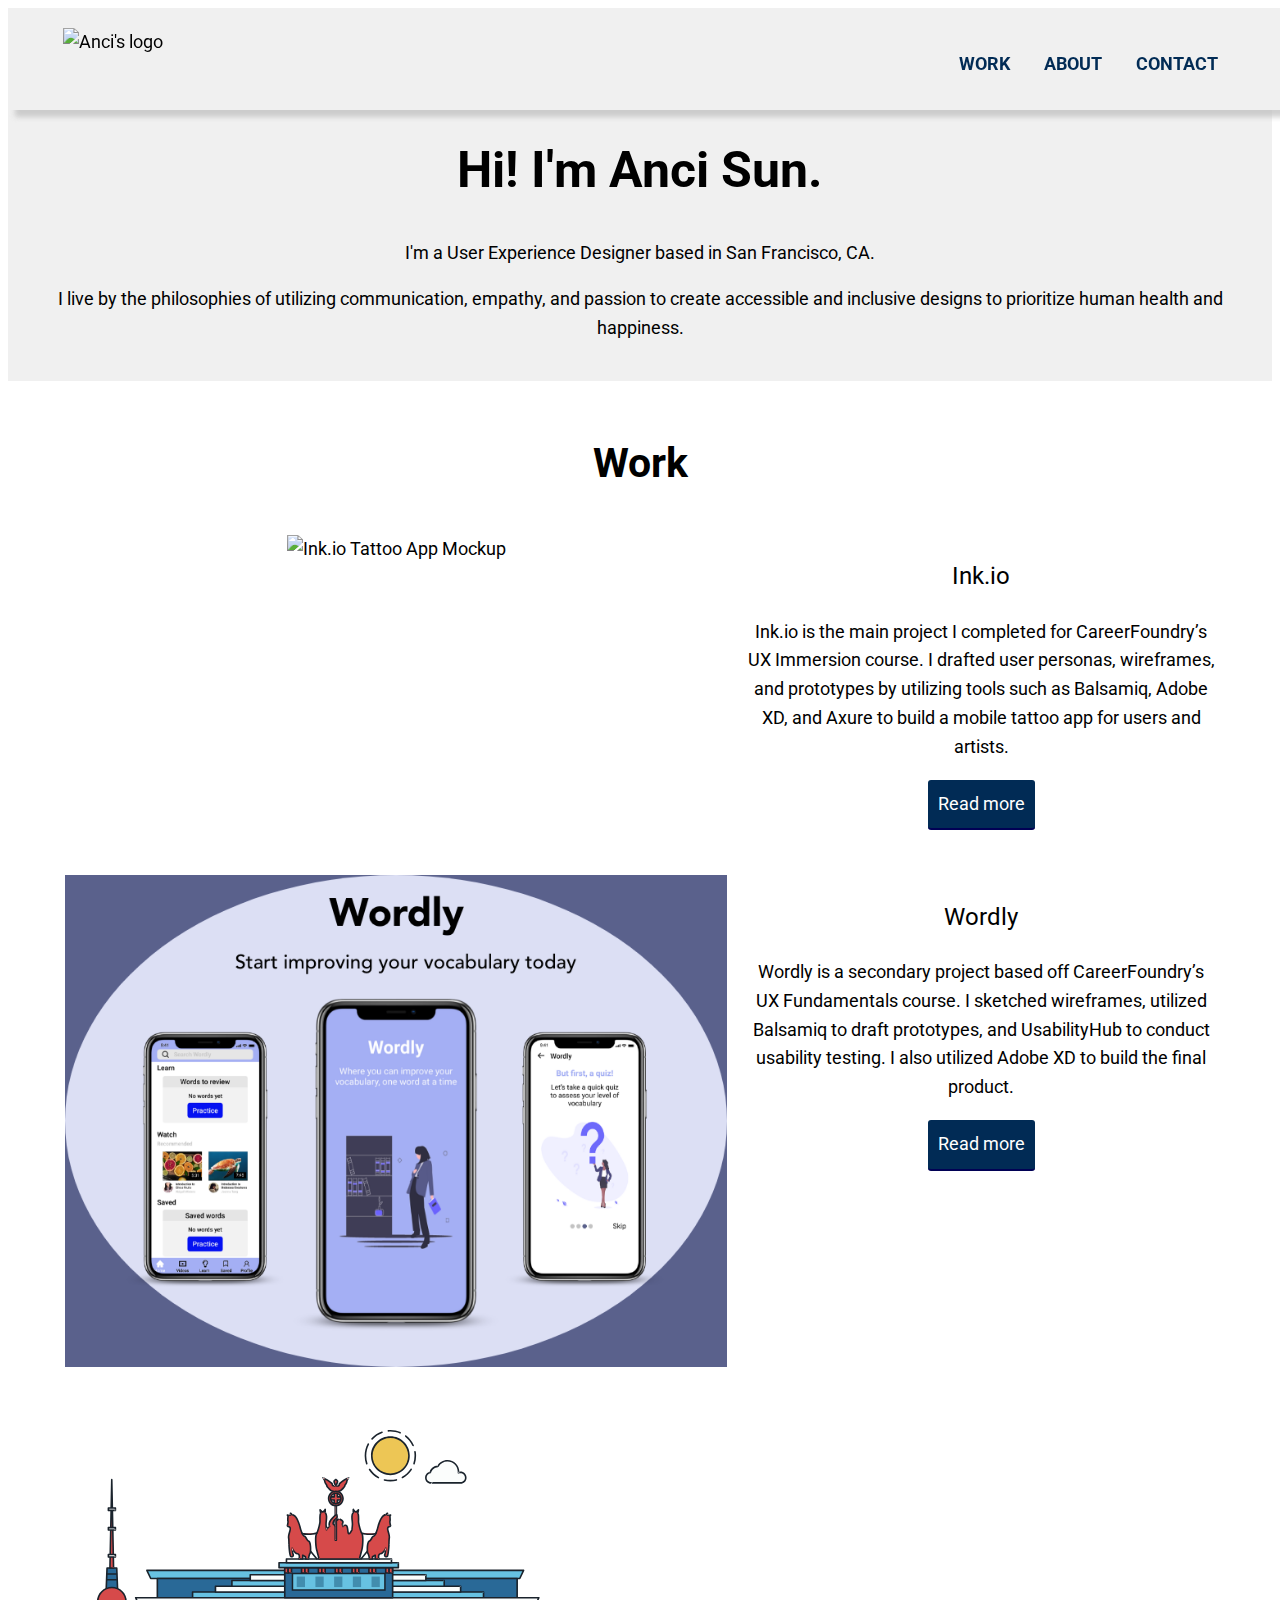
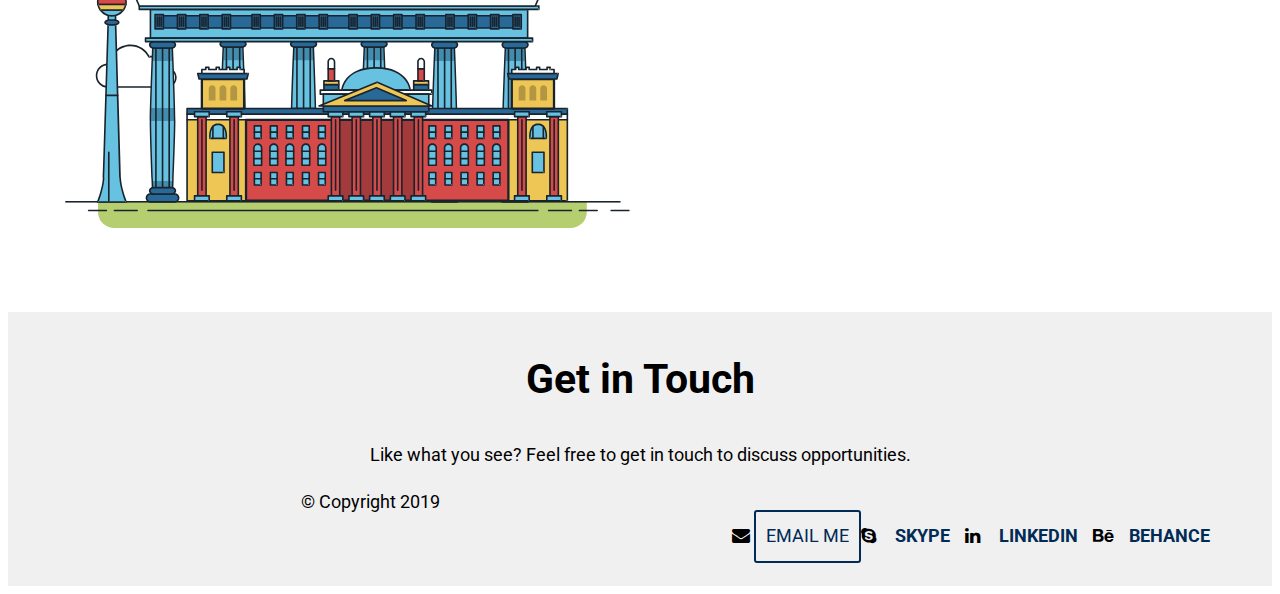
==== index.html @ 2b727283 "Update index.html" ====
<!DOCTYPE html>
<html lang="en" dir="ltr">

<head>
  <meta charset="utf-8">
  <title>Anci Sun</title>
  <link rel="stylesheet" type="text/css" href="https://cdnjs.cloudflare.com/ajax/libs/font-awesome/4.7.0/css/font-awesome.min.css">
  <link rel="stylesheet" type="text/css" href="css/style.css">
  <link href="https://fonts.googleapis.com/css?family=Roboto:400,500,700&display=swap" rel="stylesheet">
  <link href="favicon.png" rel="shortcut icon" type="image/png">
  <meta name="viewport" content="width=device=width, initial-scale=1">
</head>

<body>
  <header>
    <div class="container">
      <img src="img/about/ancisun_logo.svg" alt="Anci's logo" class="logo">
      <nav>
        <ul>
          <li><a href="index.html">Work</a></li>
          <li><a href="about.html">About</a></li>
          <li><a href="#contact">Contact</a></li>
        </ul>
      </nav>
    </div>
  </header>
  <main>
    <div id="hero">
      <div class="container">
        <h1>Hi! I'm Anci Sun.</h1>
        <span>I'm a User Experience Designer based in San Francisco, CA.</span>
        <p>I live by the philosophies of utilizing communication, empathy, and passion to create accessible and inclusive designs to prioritize human health and happiness. </p>
      </div>
    </div>
    <div>
      <div id="work">
        <div class="container">
          <h2>Work</h2>
          <div class="row">
            <div class="col-md-6 col-lg-7">
              <picture>
                <source srcset="img/ink.io/ink.io_background.png" media="(max-width:767px)">
                <img src="img/ink.io/ink.io_background.png" alt="Ink.io Tattoo App Mockup">
              </picture>
            </div>
            <div class="col-md-6 col-lg-5">
              <h3>Ink.io</h3>
              <p>Ink.io is the main project I completed for CareerFoundry’s UX Immersion course. I drafted user personas, wireframes, and prototypes by utilizing tools such as Balsamiq, Adobe XD, and Axure to build a mobile tattoo app for users
                and artists.</p>
              <a href="inkio.html" class="button">Read more</a>
            </div>
          </div>
          <div class="row">
            <div class="col-md-6 col-lg-7">
              <picture>
                <source srcset="img/wordly/wordly_background.png" media="(max-width:767px)">
                <img src="img/wordly/wordly_background.png" alt="Wordly Vocabulary App Mockup">
              </picture>
            </div>
            <div class="col-md-6 col-lg-5">
              <h3>Wordly</h3>
              <p>Wordly is a secondary project based off CareerFoundry’s UX Fundamentals course. I sketched wireframes, utilized Balsamiq to draft prototypes, and UsabilityHub to conduct usability testing. I also utilized Adobe XD to build the
                final product.</p>
              <a href="#" class="button">Read more</a>
            </div>
          </div>
          <div class="row">
            <div class="col-md-6 col-md-7">
              <svg xmlns="http://www.w3.org/2000/svg" class="berlin-illustration" viewBox="0 0 700 505" xmlns:xlink="http://www.w3.org/1999/xlink">
                <defs>
                  <polygon id="a" points=".06 231.917 .06 .929 688.717 .929 688.717 231.917" />
                </defs>
                <g fill="none" fill-rule="evenodd">
                  <g transform="translate(0 241)" class="cloud-front">
                    <path fill="#1A232C"
                      d="M87.602,29 L87.602,28 C87.326,28.001 87.103,28.024 86.927,28.033 L86.979,29.031 L87.947,28.78 C85.741,20.282 78.041,14.002 68.852,14 C67.858,14 66.904,14.096 65.98,14.231 L66.125,15.22 L67.019,14.772 C62.626,6.015 53.567,0.001 43.102,0 C29.041,0.002 17.524,10.848 16.443,24.632 L17.44,24.71 L17.606,23.724 C16.803,23.589 15.969,23.5 15.102,23.5 C6.817,23.501 0.102,30.215 0.102,38.5 C0.102,46.785 6.817,53.499 15.102,53.5 L87.602,53.5 C94.644,53.499 100.351,47.792 100.352,40.75 C100.351,33.708 94.644,28.001 87.602,28 L87.602,30 C90.573,30 93.254,31.202 95.203,33.149 C97.15,35.097 98.351,37.778 98.352,40.75 C98.351,43.722 97.15,46.403 95.203,48.351 C93.254,50.298 90.573,51.5 87.602,51.5 L15.102,51.5 C11.509,51.5 8.265,50.046 5.909,47.692 C3.555,45.337 2.102,42.093 2.102,38.5 C2.102,34.907 3.555,31.663 5.909,29.308 C8.265,26.954 11.509,25.5 15.102,25.5 C15.831,25.5 16.553,25.575 17.273,25.697 C17.551,25.743 17.832,25.672 18.055,25.499 C18.277,25.325 18.414,25.07 18.436,24.789 C19.436,12.04 30.094,1.998 43.102,2 C52.786,1.999 61.163,7.564 65.231,15.669 C65.425,16.055 65.842,16.272 66.27,16.21 C67.132,16.084 67.988,16 68.852,16 C77.108,15.998 84.027,21.647 86.011,29.283 C86.13,29.741 86.557,30.054 87.031,30.03 C87.27,30.017 87.457,29.999 87.602,30 L87.602,29"
                      transform="translate(38 36)" />
                  </g>
                  <path fill="#B5CE6F"
                    d="M646.484,484.382 C646.484,489.501 644.531,494.62 640.627,498.525 C636.722,502.43 631.603,504.382 626.484,504.382 L60.873,504.382 C55.754,504.382 50.636,502.43 46.731,498.525 C42.826,494.62 40.873,489.501 40.873,484.382 L40.873,471.917 L646.484,471.917 L646.484,484.382" />
                  <polyline fill="#67C2E2" points="334.824 185.029 101.449 185.029 106.209 195.08 563.438 195.08 568.2 185.029 334.824 185.029" />
                  <path fill="#1A232C"
                    d="M334.824,185.029 L334.824,184.029 L101.449,184.029 C101.104,184.029 100.788,184.203 100.604,184.494 C100.42,184.785 100.398,185.146 100.545,185.457 L105.306,195.508 C105.471,195.856 105.824,196.079 106.209,196.079 L563.438,196.079 C563.824,196.079 564.177,195.856 564.342,195.508 L569.104,185.457 C569.251,185.146 569.229,184.785 569.045,184.494 C568.861,184.203 568.544,184.029 568.2,184.029 L334.824,184.029 L334.824,186.029 L566.62,186.029 L562.806,194.08 L106.842,194.08 L103.029,186.029 L334.824,186.029 L334.824,185.029" />
                  <polygon fill="#296997" points="114.416 218.974 560.222 218.974 560.222 195.08 114.416 195.08" />
                  <path fill="#1A232C"
                    d="M560.222,218.974 L560.222,217.974 L115.416,217.974 L115.416,196.079 L559.222,196.079 L559.222,218.974 L560.222,218.974 L560.222,217.974 L560.222,218.974 L561.222,218.974 L561.222,195.08 C561.222,194.816 561.115,194.559 560.929,194.372 C560.742,194.186 560.485,194.08 560.222,194.08 L114.416,194.08 C114.152,194.08 113.895,194.186 113.708,194.372 C113.522,194.559 113.416,194.816 113.416,195.08 L113.416,218.974 C113.416,219.237 113.522,219.495 113.708,219.681 C113.895,219.867 114.152,219.974 114.416,219.974 L560.222,219.974 C560.485,219.974 560.742,219.867 560.929,219.681 C561.115,219.495 561.222,219.237 561.222,218.974 L560.222,218.974" />
                  <polygon fill="#67C2E2" points="105.85 269.08 573.225 269.08 573.225 233.398 105.85 233.398" />
                  <path fill="#1A232C"
                    d="M573.225,233.398 L573.225,232.398 L105.85,232.398 C105.587,232.398 105.329,232.505 105.143,232.691 C104.957,232.877 104.85,233.134 104.85,233.398 L104.85,269.08 C104.85,269.344 104.957,269.601 105.143,269.788 C105.329,269.974 105.587,270.08 105.85,270.08 L573.225,270.08 C573.488,270.08 573.745,269.974 573.932,269.788 C574.118,269.601 574.225,269.344 574.225,269.08 L574.225,233.398 C574.225,233.134 574.118,232.877 573.932,232.691 C573.745,232.505 573.488,232.398 573.225,232.398 L573.225,233.398 L572.225,233.398 L572.225,268.08 L106.85,268.08 L106.85,234.398 L573.225,234.398 L573.225,233.398 L572.225,233.398 L573.225,233.398" />
                  <polygon fill="#296997" points="116.751 256.508 562.557 256.508 562.557 241.243 116.751 241.243" />
                  <path fill="#1A232C"
                    d="M562.557,256.508 L562.557,255.508 L117.75,255.508 L117.75,242.243 L561.557,242.243 L561.557,256.508 L562.557,256.508 L562.557,255.508 L562.557,256.508 L563.557,256.508 L563.557,241.243 C563.557,240.979 563.45,240.722 563.264,240.535 C563.078,240.349 562.82,240.243 562.557,240.243 L116.75,240.243 C116.487,240.243 116.23,240.349 116.043,240.535 C115.857,240.722 115.751,240.979 115.751,241.243 L115.751,256.508 C115.751,256.771 115.857,257.029 116.043,257.215 C116.23,257.401 116.487,257.508 116.751,257.508 L562.557,257.508 C562.82,257.508 563.077,257.401 563.264,257.215 C563.45,257.029 563.557,256.771 563.557,256.508 L562.557,256.508" />
                  <polygon fill="#67C2E2" points="158.07 218.974 518.563 218.974 518.563 211.858 158.07 211.858" />
                  <path fill="#1A232C"
                    d="M518.563,211.858 L518.563,210.858 L158.07,210.858 C157.807,210.858 157.549,210.964 157.363,211.151 C157.177,211.337 157.07,211.594 157.07,211.858 L157.07,218.974 C157.07,219.237 157.177,219.495 157.363,219.681 C157.549,219.867 157.807,219.974 158.07,219.974 L518.563,219.974 C518.826,219.974 519.083,219.867 519.27,219.681 C519.456,219.495 519.562,219.237 519.562,218.974 L519.562,211.858 C519.562,211.594 519.456,211.337 519.27,211.151 C519.083,210.964 518.826,210.858 518.563,210.858 L518.563,211.858 L517.563,211.858 L517.563,217.974 L159.07,217.974 L159.07,212.858 L518.563,212.858 L518.563,211.858 L517.563,211.858 L518.563,211.858" />
                  <polygon fill="#FBFDFC" points="186.438 211.858 490.194 211.858 490.194 204.741 186.438 204.741" />
                  <path fill="#1A232C"
                    d="M490.194,204.741 L490.194,203.741 L186.438,203.741 C186.175,203.741 185.917,203.848 185.731,204.034 C185.545,204.221 185.438,204.478 185.438,204.741 L185.438,211.858 C185.438,212.121 185.545,212.379 185.731,212.565 C185.917,212.751 186.175,212.858 186.438,212.858 L490.194,212.858 C490.458,212.858 490.715,212.751 490.902,212.565 C491.088,212.379 491.194,212.121 491.194,211.858 L491.194,204.741 C491.194,204.478 491.088,204.221 490.902,204.034 C490.715,203.848 490.458,203.741 490.194,203.741 L490.194,204.741 L489.194,204.741 L489.194,210.858 L187.438,210.858 L187.438,205.741 L490.194,205.741 L490.194,204.741 L489.194,204.741 L490.194,204.741" />
                  <polygon fill="#67C2E2" points="206.805 204.741 469.828 204.741 469.828 197.624 206.805 197.624" />
                  <path fill="#1A232C"
                    d="M469.828,197.624 L469.828,196.624 L206.805,196.624 C206.541,196.624 206.284,196.731 206.098,196.917 C205.911,197.103 205.805,197.361 205.805,197.624 L205.805,204.741 C205.805,205.005 205.911,205.262 206.098,205.449 C206.284,205.635 206.541,205.741 206.805,205.741 L469.828,205.741 C470.091,205.741 470.349,205.635 470.535,205.449 C470.722,205.262 470.828,205.005 470.828,204.741 L470.828,197.624 C470.828,197.361 470.722,197.103 470.535,196.917 C470.349,196.731 470.091,196.624 469.828,196.624 L469.828,197.624 L468.828,197.624 L468.828,203.741 L207.805,203.741 L207.805,198.624 L469.828,198.624 L469.828,197.624 L468.828,197.624 L469.828,197.624" />
                  <polygon fill="#FBFDFC" points="229.521 197.624 447.111 197.624 447.111 190.509 229.521 190.509" />
                  <path fill="#1A232C"
                    d="M447.111,190.509 L447.111,189.509 L229.521,189.509 C229.258,189.509 229,189.616 228.814,189.802 C228.628,189.988 228.521,190.246 228.521,190.509 L228.521,197.624 C228.521,197.888 228.628,198.145 228.814,198.332 C229,198.518 229.258,198.624 229.521,198.624 L447.111,198.624 C447.375,198.624 447.632,198.518 447.818,198.332 C448.005,198.145 448.111,197.888 448.111,197.624 L448.111,190.509 C448.111,190.246 448.005,189.988 447.818,189.802 C447.632,189.616 447.375,189.509 447.111,189.509 L447.111,190.509 L446.111,190.509 L446.111,196.624 L230.521,196.624 L230.521,191.509 L447.111,191.509 L447.111,190.509 L446.111,190.509 L447.111,190.509" />
                  <path fill="#67C2E2"
                    d="M135.607,355.447 C135.163,337.766 134.264,313.326 133.648,297.387 C133.274,287.721 133.004,281.18 133.004,281.18 L108.722,281.18 C108.722,281.18 108.452,287.721 108.079,297.387 C107.462,313.326 106.563,337.766 106.119,355.447 C105.953,362.059 105.85,367.732 105.85,371.653 L105.85,371.654 C105.85,386.117 107.243,424.332 108.089,446.189 C108.457,455.706 108.722,462.126 108.722,462.126 L133.004,462.126 C133.004,462.126 133.269,455.706 133.637,446.189 C134.482,424.332 135.876,386.117 135.876,371.654 L135.876,371.653 C135.876,367.732 135.773,362.059 135.607,355.447" />
                  <path fill="#428DAE"
                    d="M133.648 297.387L108.079 297.387C108.452 287.721 108.722 281.18 108.722 281.18L133.004 281.18C133.004 281.18 133.274 287.721 133.648 297.387M135.876 371.654L105.85 371.654 105.85 371.653C105.85 367.732 105.953 362.059 106.119 355.447L135.607 355.447C135.773 362.059 135.876 367.732 135.876 371.653L135.876 371.654M133.004 462.126L108.722 462.126C108.722 462.126 108.457 455.706 108.089 446.189L133.637 446.189C133.269 455.706 133.004 462.126 133.004 462.126" />
                  <path fill="#1A232C"
                    d="M109.612,461.199 L132.114,461.199 C132.447,453.007 134.949,390.886 134.949,371.653 C134.949,352.42 132.447,290.299 132.114,282.108 L109.612,282.108 C109.279,290.299 106.778,352.42 106.778,371.653 C106.778,390.886 109.279,453.007 109.612,461.199 Z M133.895,463.054 L107.832,463.054 L107.794,462.164 C107.766,461.466 104.922,392.193 104.922,371.653 C104.922,351.114 107.766,281.839 107.794,281.142 L107.832,280.252 L133.895,280.252 L133.931,281.142 C133.96,281.839 136.804,351.114 136.804,371.653 C136.804,392.193 133.96,461.466 133.931,462.164 L133.895,463.054 L133.895,463.054 Z" />
                  <path fill="#1A232C"
                    d="M111.638 281.18L111.638 462.126C111.638 462.679 112.086 463.126 112.638 463.126 113.19 463.126 113.638 462.679 113.638 462.126L113.638 281.18C113.638 280.628 113.19 280.18 112.638 280.18 112.086 280.18 111.638 280.628 111.638 281.18M119.863 281.18L119.863 462.126C119.863 462.679 120.311 463.126 120.863 463.126 121.416 463.126 121.863 462.679 121.863 462.126L121.863 281.18C121.863 280.628 121.416 280.18 120.863 280.18 120.311 280.18 119.863 280.628 119.863 281.18M128.088 281.18L128.088 462.126C128.088 462.679 128.536 463.126 129.088 463.126 129.64 463.126 130.088 462.679 130.088 462.126L130.088 281.18C130.088 280.628 129.64 280.18 129.088 280.18 128.536 280.18 128.088 280.628 128.088 281.18" />
                  <path fill="#296997"
                    d="M136.79,277.265 C136.79,279.418 134.675,281.18 132.09,281.18 L109.636,281.18 C107.051,281.18 104.936,279.418 104.936,277.265 C104.936,275.111 107.051,273.349 109.636,273.349 L132.09,273.349 C134.675,273.349 136.79,275.111 136.79,277.265" />
                  <path fill="#1A232C"
                    d="M136.79,277.265 L135.79,277.265 C135.789,278.005 135.433,278.704 134.769,279.262 C134.109,279.814 133.155,280.181 132.09,280.18 L109.636,280.18 C108.571,280.181 107.617,279.814 106.956,279.262 C106.293,278.704 105.936,278.005 105.936,277.265 C105.936,276.524 106.293,275.825 106.957,275.267 C107.617,274.715 108.571,274.348 109.636,274.349 L132.09,274.349 C133.155,274.348 134.109,274.716 134.769,275.267 C135.433,275.825 135.789,276.524 135.79,277.265 L137.79,277.265 C137.791,275.851 137.09,274.593 136.049,273.731 C135.006,272.863 133.61,272.35 132.09,272.349 L109.636,272.349 C108.116,272.35 106.72,272.863 105.676,273.731 C104.636,274.593 103.935,275.851 103.936,277.265 C103.935,278.678 104.636,279.937 105.677,280.798 C106.72,281.666 108.116,282.179 109.636,282.18 L132.09,282.18 C133.61,282.179 135.006,281.666 136.049,280.798 C137.09,279.937 137.791,278.678 137.79,277.265 L136.79,277.265" />
                  <path fill="#296997"
                    d="M140.775,467.217 C140.775,469.803 138.661,471.917 136.076,471.917 L105.65,471.917 C103.065,471.917 100.951,469.803 100.951,467.217 L100.951,466.825 C100.951,464.241 103.065,462.126 105.65,462.126 L136.076,462.126 C138.661,462.126 140.775,464.241 140.775,466.825 L140.775,467.217" />
                  <path fill="#1A232C"
                    d="M140.775,467.217 L139.775,467.217 C139.775,468.235 139.361,469.155 138.688,469.83 C138.013,470.503 137.093,470.917 136.076,470.917 L105.65,470.917 C104.633,470.917 103.713,470.504 103.038,469.83 C102.365,469.155 101.951,468.235 101.951,467.217 L101.951,466.825 C101.951,465.808 102.365,464.889 103.038,464.214 C103.713,463.54 104.633,463.127 105.65,463.126 L136.076,463.126 C137.093,463.127 138.013,463.54 138.688,464.214 C139.362,464.889 139.775,465.808 139.775,466.825 L139.775,467.217 L141.775,467.217 L141.775,466.825 C141.772,463.684 139.217,461.13 136.076,461.126 L105.65,461.126 C102.509,461.13 99.955,463.684 99.951,466.825 L99.951,467.217 C99.954,470.36 102.509,472.914 105.65,472.917 L136.076,472.917 C139.217,472.914 141.772,470.36 141.775,467.217 L140.775,467.217" />
                  <path fill="#296997"
                    d="M136.79,458.208 C136.79,460.363 134.675,462.126 132.09,462.126 L109.636,462.126 C107.051,462.126 104.936,460.363 104.936,458.208 C104.936,456.057 107.051,454.292 109.636,454.292 L132.09,454.292 C134.675,454.292 136.79,456.057 136.79,458.208" />
                  <path fill="#1A232C"
                    d="M136.79,458.208 L135.79,458.208 C135.789,458.949 135.432,459.649 134.769,460.207 C134.108,460.76 133.154,461.128 132.09,461.126 L109.636,461.126 C108.572,461.128 107.617,460.76 106.957,460.207 C106.293,459.649 105.936,458.949 105.936,458.208 C105.936,457.47 106.293,456.77 106.957,456.212 C107.617,455.659 108.572,455.291 109.636,455.292 L132.09,455.292 C133.154,455.291 134.108,455.659 134.769,456.212 C135.433,456.77 135.789,457.47 135.79,458.208 L137.79,458.208 C137.791,456.796 137.09,455.538 136.05,454.675 C135.006,453.808 133.61,453.294 132.09,453.292 L109.636,453.292 C108.115,453.294 106.719,453.808 105.676,454.675 C104.636,455.538 103.935,456.796 103.936,458.208 C103.935,459.622 104.636,460.881 105.676,461.743 C106.72,462.611 108.116,463.125 109.636,463.126 L132.09,463.126 C133.61,463.125 135.006,462.611 136.05,461.743 C137.09,460.881 137.791,459.622 137.79,458.208 L136.79,458.208" />
                  <path fill="#67C2E2"
                    d="M572.471,355.447 C572.025,337.766 571.126,313.326 570.51,297.387 C570.137,287.721 569.867,281.18 569.867,281.18 L545.585,281.18 C545.585,281.18 545.315,287.721 544.942,297.387 C544.326,313.326 543.427,337.766 542.981,355.447 C542.815,362.059 542.713,367.732 542.713,371.653 L542.713,371.654 C542.713,386.117 544.107,424.332 544.952,446.189 C545.32,455.706 545.585,462.126 545.585,462.126 L569.867,462.126 C569.867,462.126 570.132,455.706 570.499,446.189 C571.346,424.332 572.739,386.117 572.739,371.654 L572.739,371.653 C572.739,367.732 572.637,362.059 572.471,355.447" />
                  <path fill="#428DAE"
                    d="M569.582 297.387L566.951 297.387 566.951 282.108 568.977 282.108C569.063 284.206 569.29 289.841 569.582 297.387M564.951 297.387L545.871 297.387C546.162 289.841 546.39 284.206 546.476 282.108L564.951 282.108 564.951 297.387M571.8 369.187L566.951 369.187 566.951 356.265 571.562 356.265C571.685 361.272 571.771 365.701 571.8 369.187M564.951 369.187L543.653 369.187C543.684 365.512 543.777 360.79 543.912 355.447L553.551 355.447 553.551 356.265 564.951 356.265 564.951 369.187" />
                  <path fill="#1A232C"
                    d="M546.476,461.199 L568.977,461.199 C569.31,453.007 571.812,390.886 571.812,371.653 C571.812,352.42 569.31,290.299 568.977,282.108 L546.476,282.108 C546.142,290.299 543.642,352.42 543.642,371.653 C543.642,390.886 546.142,453.007 546.476,461.199 M570.758,463.054 L544.694,463.054 L544.658,462.164 C544.629,461.466 541.785,392.193 541.785,371.653 C541.785,351.114 544.629,281.839 544.658,281.142 L544.694,280.252 L570.758,280.252 L570.795,281.142 C570.823,281.839 573.667,351.114 573.667,371.653 C573.667,392.193 570.823,461.466 570.795,462.164 L570.758,463.054" />
                  <path fill="#1A232C"
                    d="M548.501 281.18L548.501 462.126C548.501 462.679 548.949 463.126 549.501 463.126 550.053 463.126 550.501 462.679 550.501 462.126L550.501 281.18C550.501 280.628 550.053 280.18 549.501 280.18 548.949 280.18 548.501 280.628 548.501 281.18M556.727 281.18L556.727 462.126C556.727 462.679 557.174 463.126 557.727 463.126 558.279 463.126 558.727 462.679 558.727 462.126L558.727 281.18C558.727 280.628 558.279 280.18 557.727 280.18 557.174 280.18 556.727 280.628 556.727 281.18M564.951 281.18L564.951 462.126C564.951 462.679 565.399 463.126 565.951 463.126 566.503 463.126 566.951 462.679 566.951 462.126L566.951 281.18C566.951 280.628 566.503 280.18 565.951 280.18 565.399 280.18 564.951 280.628 564.951 281.18" />
                  <path fill="#296997"
                    d="M573.653,277.265 C573.653,279.418 571.537,281.18 568.953,281.18 L546.499,281.18 C543.915,281.18 541.799,279.418 541.799,277.265 C541.799,275.111 543.915,273.349 546.499,273.349 L568.953,273.349 C571.537,273.349 573.653,275.111 573.653,277.265" />
                  <path fill="#1A232C"
                    d="M573.653,277.265 L572.653,277.265 C572.653,278.005 572.296,278.704 571.632,279.262 C570.972,279.814 570.017,280.181 568.953,280.18 L546.499,280.18 C545.435,280.181 544.48,279.814 543.82,279.262 C543.156,278.704 542.8,278.005 542.799,277.265 C542.8,276.525 543.156,275.825 543.82,275.267 C544.481,274.715 545.435,274.348 546.499,274.349 L568.953,274.349 C570.017,274.348 570.972,274.715 571.632,275.267 C572.296,275.825 572.653,276.525 572.653,277.265 L574.653,277.265 C574.654,275.851 573.953,274.593 572.912,273.731 C571.869,272.863 570.473,272.35 568.953,272.349 L546.499,272.349 C544.979,272.35 543.583,272.863 542.54,273.731 C541.499,274.593 540.798,275.851 540.799,277.265 C540.798,278.679 541.499,279.937 542.54,280.798 C543.583,281.666 544.979,282.179 546.499,282.18 L568.953,282.18 C570.473,282.179 571.869,281.666 572.912,280.798 C573.953,279.937 574.654,278.679 574.653,277.265 L573.653,277.265" />
                  <path fill="#296997"
                    d="M577.639,467.217 C577.639,469.803 575.524,471.917 572.938,471.917 L542.514,471.917 C539.929,471.917 537.813,469.803 537.813,467.217 L537.813,466.825 C537.813,464.241 539.929,462.126 542.514,462.126 L572.938,462.126 C575.524,462.126 577.639,464.241 577.639,466.825 L577.639,467.217" />
                  <path fill="#1A232C"
                    d="M577.639,467.217 L576.639,467.217 C576.638,468.235 576.225,469.155 575.551,469.83 C574.876,470.503 573.956,470.917 572.938,470.917 L542.514,470.917 C541.497,470.917 540.576,470.503 539.901,469.83 C539.227,469.155 538.814,468.234 538.813,467.217 L538.813,466.825 C538.814,465.808 539.227,464.889 539.901,464.214 C540.576,463.54 541.497,463.127 542.514,463.126 L572.938,463.126 C573.956,463.127 574.876,463.54 575.551,464.214 C576.225,464.888 576.638,465.808 576.639,466.825 L576.639,467.217 L578.639,467.217 L578.639,466.825 C578.635,463.684 576.081,461.13 572.938,461.126 L542.514,461.126 C539.372,461.13 536.817,463.684 536.813,466.825 L536.813,467.217 C536.817,470.36 539.372,472.914 542.514,472.917 L572.938,472.917 C576.081,472.914 578.635,470.359 578.639,467.217 L577.639,467.217" />
                  <path fill="#296997"
                    d="M573.653,458.208 C573.653,460.363 571.537,462.126 568.953,462.126 L546.499,462.126 C543.915,462.126 541.799,460.363 541.799,458.208 C541.799,456.057 543.915,454.292 546.499,454.292 L568.953,454.292 C571.537,454.292 573.653,456.057 573.653,458.208" />
                  <path fill="#1A232C"
                    d="M573.653,458.208 L572.653,458.208 C572.653,458.949 572.296,459.649 571.632,460.207 C570.971,460.76 570.017,461.128 568.953,461.126 L546.499,461.126 C545.435,461.128 544.481,460.76 543.82,460.207 C543.157,459.649 542.799,458.949 542.799,458.208 C542.799,457.47 543.156,456.77 543.82,456.212 C544.481,455.659 545.435,455.291 546.499,455.292 L568.953,455.292 C570.017,455.291 570.971,455.659 571.632,456.212 C572.296,456.77 572.653,457.47 572.653,458.208 L574.653,458.208 C574.654,456.796 573.953,455.538 572.912,454.675 C571.869,453.808 570.473,453.294 568.953,453.292 L546.499,453.292 C544.979,453.294 543.583,453.808 542.54,454.675 C541.499,455.538 540.798,456.796 540.799,458.208 C540.798,459.622 541.499,460.881 542.54,461.743 C543.583,462.611 544.979,463.125 546.499,463.126 L568.953,463.126 C570.473,463.125 571.869,462.611 572.912,461.743 C573.953,460.881 574.654,459.622 574.653,458.208 L573.653,458.208" />
                  <path fill="#67C2E2"
                    d="M485.098,355.447 C484.654,337.766 483.753,313.326 483.137,297.387 C482.764,287.721 482.494,281.18 482.494,281.18 L458.213,281.18 C458.213,281.18 457.942,287.721 457.569,297.387 C456.953,313.326 456.055,337.766 455.608,355.447 C455.443,362.059 455.34,367.732 455.34,371.653 L455.34,371.654 C455.34,386.117 456.733,424.332 457.58,446.189 C457.948,455.706 458.213,462.126 458.213,462.126 L482.494,462.126 C482.494,462.126 482.759,455.706 483.126,446.189 C483.973,424.332 485.366,386.117 485.366,371.654 L485.366,371.653 C485.366,367.732 485.265,362.059 485.098,355.447" />
                  <path fill="#428DAE"
                    d="M483.137 297.387L457.569 297.387C457.942 287.721 458.213 281.18 458.213 281.18L482.494 281.18C482.494 281.18 482.764 287.721 483.137 297.387M485.355 369.187L455.351 369.187C455.382 365.502 455.475 360.78 455.608 355.447L485.098 355.447C485.232 360.78 485.325 365.502 485.355 369.187" />
                  <path fill="#1A232C"
                    d="M459.103,461.199 L481.605,461.199 C481.938,453.007 484.439,390.886 484.439,371.653 C484.439,352.42 481.938,290.299 481.605,282.108 L459.103,282.108 C458.769,290.299 456.268,352.42 456.268,371.653 C456.268,390.886 458.769,453.007 459.103,461.199 Z M483.386,463.054 L457.321,463.054 L457.285,462.164 C457.256,461.466 454.412,392.193 454.412,371.653 C454.412,351.114 457.256,281.839 457.285,281.142 L457.321,280.252 L483.386,280.252 L483.422,281.142 C483.45,281.839 486.294,351.114 486.294,371.653 C486.294,392.193 483.45,461.466 483.422,462.164 L483.386,463.054 L483.386,463.054 Z" />
                  <path fill="#1A232C"
                    d="M461.128 281.18L461.128 462.126C461.128 462.679 461.576 463.126 462.128 463.126 462.68 463.126 463.128 462.679 463.128 462.126L463.128 281.18C463.128 280.628 462.68 280.18 462.128 280.18 461.576 280.18 461.128 280.628 461.128 281.18M469.354 281.18L469.354 462.126C469.354 462.679 469.801 463.126 470.354 463.126 470.906 463.126 471.354 462.679 471.354 462.126L471.354 281.18C471.354 280.628 470.906 280.18 470.354 280.18 469.801 280.18 469.354 280.628 469.354 281.18M477.578 281.18L477.578 462.126C477.578 462.679 478.026 463.126 478.578 463.126 479.13 463.126 479.578 462.679 479.578 462.126L479.578 281.18C479.578 280.628 479.13 280.18 478.578 280.18 478.026 280.18 477.578 280.628 477.578 281.18" />
                  <path fill="#296997"
                    d="M486.281,277.265 C486.281,279.418 484.164,281.18 481.58,281.18 L459.126,281.18 C456.542,281.18 454.426,279.418 454.426,277.265 C454.426,275.111 456.542,273.349 459.126,273.349 L481.58,273.349 C484.164,273.349 486.281,275.111 486.281,277.265" />
                  <path fill="#1A232C"
                    d="M486.281,277.265 L485.281,277.265 C485.281,278.005 484.924,278.704 484.26,279.262 C483.599,279.814 482.644,280.181 481.58,280.18 L459.126,280.18 C458.062,280.181 457.107,279.814 456.447,279.262 C455.783,278.704 455.427,278.005 455.426,277.265 C455.427,276.525 455.783,275.825 456.447,275.267 C457.108,274.715 458.062,274.348 459.126,274.349 L481.58,274.349 C482.644,274.348 483.599,274.716 484.26,275.268 C484.924,275.825 485.281,276.525 485.281,277.265 L487.281,277.265 C487.282,275.851 486.58,274.593 485.54,273.731 C484.496,272.863 483.1,272.35 481.58,272.349 L459.126,272.349 C457.606,272.35 456.21,272.863 455.167,273.731 C454.126,274.593 453.425,275.851 453.426,277.265 C453.425,278.679 454.126,279.937 455.167,280.798 C456.21,281.666 457.606,282.179 459.126,282.18 L481.58,282.18 C483.1,282.179 484.496,281.666 485.54,280.799 C486.58,279.937 487.282,278.679 487.281,277.265 L486.281,277.265" />
                  <path fill="#296997"
                    d="M490.266,467.217 C490.266,469.803 488.151,471.917 485.565,471.917 L455.141,471.917 C452.556,471.917 450.44,469.803 450.44,467.217 L450.44,466.825 C450.44,464.241 452.556,462.126 455.141,462.126 L485.565,462.126 C488.151,462.126 490.266,464.241 490.266,466.825 L490.266,467.217" />
                  <path fill="#1A232C"
                    d="M490.266,467.217 L489.266,467.217 C489.265,468.235 488.852,469.155 488.178,469.83 C487.503,470.503 486.583,470.917 485.565,470.917 L455.141,470.917 C454.124,470.917 453.203,470.503 452.528,469.83 C451.854,469.155 451.441,468.234 451.44,467.217 L451.44,466.825 C451.441,465.808 451.854,464.889 452.528,464.214 C453.203,463.54 454.124,463.127 455.141,463.126 L485.565,463.126 C486.583,463.127 487.503,463.54 488.178,464.214 C488.852,464.888 489.265,465.808 489.266,466.825 L489.266,467.217 L491.266,467.217 L491.266,466.825 C491.262,463.684 488.708,461.13 485.565,461.126 L455.141,461.126 C451.999,461.13 449.444,463.684 449.44,466.825 L449.44,467.217 C449.444,470.36 451.999,472.914 455.141,472.917 L485.565,472.917 C488.708,472.914 491.262,470.359 491.266,467.217 L490.266,467.217" />
                  <path fill="#296997"
                    d="M486.281,458.208 C486.281,460.363 484.164,462.126 481.58,462.126 L459.126,462.126 C456.542,462.126 454.426,460.363 454.426,458.208 C454.426,456.057 456.542,454.292 459.126,454.292 L481.58,454.292 C484.164,454.292 486.281,456.057 486.281,458.208" />
                  <path fill="#1A232C"
                    d="M486.281,458.208 L485.281,458.208 C485.281,458.949 484.923,459.649 484.26,460.207 C483.599,460.76 482.644,461.128 481.58,461.126 L459.126,461.126 C458.062,461.128 457.108,460.76 456.447,460.207 C455.784,459.649 455.427,458.949 455.426,458.208 C455.426,457.47 455.783,456.77 456.447,456.212 C457.108,455.659 458.062,455.291 459.126,455.292 L481.58,455.292 C482.644,455.291 483.598,455.659 484.26,456.212 C484.924,456.77 485.281,457.47 485.281,458.208 L487.281,458.208 C487.282,456.795 486.58,455.538 485.54,454.675 C484.496,453.808 483.1,453.294 481.58,453.292 L459.126,453.292 C457.606,453.294 456.21,453.808 455.167,454.675 C454.126,455.538 453.425,456.796 453.426,458.208 C453.425,459.622 454.126,460.881 455.167,461.743 C456.21,462.611 457.606,463.125 459.126,463.126 L481.58,463.126 C483.1,463.125 484.496,462.611 485.54,461.743 C486.581,460.881 487.282,459.622 487.281,458.208 L486.281,458.208" />
                  <path fill="#67C2E2"
                    d="M397.726,354.466 C397.28,336.787 396.381,312.346 395.765,296.407 C395.392,286.742 395.122,280.2 395.122,280.2 L370.84,280.2 C370.84,280.2 370.57,286.742 370.197,296.407 C369.581,312.346 368.682,336.787 368.236,354.466 C368.07,361.078 367.968,366.751 367.968,370.672 L367.968,370.673 C367.968,385.136 369.361,423.352 370.207,445.208 C370.575,454.726 370.84,461.146 370.84,461.146 L395.122,461.146 C395.122,461.146 395.386,454.726 395.754,445.208 C396.601,423.352 397.994,385.136 397.994,370.673 L397.994,370.672 C397.994,366.751 397.892,361.078 397.726,354.466" />
                  <path fill="#428DAE"
                    d="M394.837 296.407L392.206 296.407 392.206 281.127 394.233 281.127C394.318 283.225 394.545 288.861 394.837 296.407L394.837 296.407zM383.981 296.407L390.206 296.407 390.206 281.127 383.981 281.127 383.981 296.407zM375.756 296.407L381.98 296.407 381.98 281.127 375.756 281.127 375.756 296.407zM373.756 296.407L371.126 296.407C371.417 288.861 371.645 283.225 371.73 281.127L373.756 281.127 373.756 296.407 373.756 296.407zM397.062 369.187L392.206 369.187 392.206 354.466 396.796 354.466C396.943 360.298 397.041 365.389 397.062 369.187L397.062 369.187zM383.981 369.187L390.206 369.187 390.206 354.466 383.981 354.466 383.981 369.187zM375.756 369.187L381.98 369.187 381.98 354.466 375.756 354.466 375.756 369.187zM373.756 369.187L368.9 369.187C368.921 365.389 369.019 360.298 369.166 354.466L373.756 354.466 373.756 369.187 373.756 369.187z" />
                  <path fill="#1A232C"
                    d="M371.73,460.218 L394.233,460.218 C394.565,452.027 397.066,389.906 397.066,370.672 C397.066,351.44 394.565,289.319 394.233,281.127 L371.73,281.127 C371.397,289.319 368.895,351.44 368.895,370.672 C368.895,389.906 371.397,452.027 371.73,460.218 M396.013,462.074 L369.949,462.074 L369.912,461.184 C369.884,460.486 367.04,391.212 367.04,370.672 C367.04,350.133 369.884,280.859 369.912,280.162 L369.949,279.272 L396.013,279.272 L396.05,280.162 C396.078,280.859 398.922,350.133 398.922,370.672 C398.922,391.212 396.078,460.486 396.05,461.184 L396.013,462.074" />
                  <path fill="#1A232C"
                    d="M373.756 280.2L373.756 461.146C373.756 461.698 374.203 462.146 374.756 462.146 375.308 462.146 375.756 461.698 375.756 461.146L375.756 280.2C375.756 279.647 375.308 279.2 374.756 279.2 374.203 279.2 373.756 279.647 373.756 280.2M381.98 280.2L381.98 461.146C381.98 461.698 382.428 462.146 382.98 462.146 383.533 462.146 383.981 461.698 383.981 461.146L383.981 280.2C383.981 279.647 383.533 279.2 382.98 279.2 382.428 279.2 381.98 279.647 381.98 280.2M390.206 280.2L390.206 461.146C390.206 461.698 390.654 462.146 391.206 462.146 391.758 462.146 392.206 461.698 392.206 461.146L392.206 280.2C392.206 279.647 391.758 279.2 391.206 279.2 390.654 279.2 390.206 279.647 390.206 280.2" />
                  <path fill="#296997"
                    d="M398.908,276.285 C398.908,278.439 396.792,280.2 394.208,280.2 L371.754,280.2 C369.17,280.2 367.053,278.439 367.053,276.285 C367.053,274.13 369.17,272.369 371.754,272.369 L394.208,272.369 C396.792,272.369 398.908,274.13 398.908,276.285" />
                  <path fill="#1A232C"
                    d="M398.908,276.285 L397.908,276.285 C397.907,277.025 397.551,277.724 396.887,278.281 C396.227,278.833 395.272,279.201 394.208,279.2 L371.754,279.2 C370.69,279.201 369.735,278.833 369.074,278.281 C368.41,277.724 368.053,277.025 368.053,276.285 C368.053,275.544 368.41,274.845 369.074,274.287 C369.735,273.735 370.69,273.367 371.754,273.369 L394.208,273.369 C395.272,273.367 396.227,273.735 396.887,274.287 C397.551,274.844 397.907,275.544 397.908,276.285 L399.908,276.285 C399.909,274.871 399.208,273.612 398.167,272.75 C397.124,271.883 395.728,271.37 394.208,271.369 L371.754,271.369 C370.234,271.37 368.838,271.883 367.794,272.75 C366.754,273.612 366.052,274.871 366.053,276.285 C366.052,277.699 366.754,278.957 367.795,279.818 C368.838,280.686 370.234,281.198 371.754,281.2 L394.208,281.2 C395.728,281.198 397.123,280.686 398.167,279.818 C399.208,278.957 399.909,277.698 399.908,276.285 L398.908,276.285" />
                  <path fill="#296997"
                    d="M402.894,466.237 C402.894,468.823 400.779,470.937 398.193,470.937 L367.768,470.937 C365.183,470.937 363.068,468.823 363.068,466.237 L363.068,465.844 C363.068,463.26 365.183,461.146 367.768,461.146 L398.193,461.146 C400.779,461.146 402.894,463.26 402.894,465.844 L402.894,466.237" />
                  <path fill="#1A232C"
                    d="M402.894,466.237 L401.894,466.237 C401.893,467.254 401.48,468.174 400.806,468.849 C400.131,469.523 399.211,469.937 398.193,469.937 L367.768,469.937 C366.751,469.937 365.831,469.523 365.156,468.849 C364.482,468.174 364.069,467.254 364.068,466.237 L364.068,465.844 C364.069,464.828 364.482,463.908 365.156,463.233 C365.831,462.56 366.751,462.146 367.768,462.146 L398.193,462.146 C399.211,462.146 400.131,462.56 400.806,463.233 C401.48,463.908 401.893,464.828 401.894,465.844 L401.894,466.237 L403.894,466.237 L403.894,465.844 C403.89,462.703 401.336,460.15 398.193,460.146 L367.768,460.146 C364.626,460.15 362.072,462.703 362.068,465.844 L362.068,466.237 C362.072,469.379 364.626,471.933 367.768,471.937 L398.193,471.937 C401.336,471.933 403.89,469.379 403.894,466.237 L402.894,466.237" />
                  <path fill="#296997"
                    d="M398.908,457.228 C398.908,459.382 396.792,461.146 394.208,461.146 L371.754,461.146 C369.17,461.146 367.053,459.382 367.053,457.228 C367.053,455.077 369.17,453.312 371.754,453.312 L394.208,453.312 C396.792,453.312 398.908,455.077 398.908,457.228" />
                  <path fill="#1A232C"
                    d="M398.908,457.228 L397.908,457.228 C397.908,457.968 397.55,458.669 396.887,459.226 C396.226,459.779 395.272,460.147 394.208,460.146 L371.754,460.146 C370.69,460.147 369.736,459.779 369.074,459.226 C368.411,458.668 368.053,457.968 368.053,457.228 C368.053,456.489 368.41,455.789 369.074,455.231 C369.736,454.679 370.69,454.311 371.754,454.312 L394.208,454.312 C395.272,454.311 396.226,454.679 396.887,455.231 C397.551,455.789 397.908,456.489 397.908,457.228 L399.908,457.228 C399.909,455.815 399.208,454.557 398.167,453.695 C397.124,452.827 395.728,452.313 394.208,452.312 L371.754,452.312 C370.234,452.313 368.838,452.827 367.794,453.695 C366.754,454.557 366.052,455.815 366.053,457.228 C366.052,458.642 366.753,459.901 367.794,460.763 C368.838,461.631 370.234,462.145 371.754,462.146 L394.208,462.146 C395.728,462.145 397.124,461.631 398.167,460.763 C399.208,459.9 399.909,458.642 399.908,457.228 L398.908,457.228" />
                  <path fill="#67C2E2"
                    d="M310.353,354.466 C309.908,336.787 309.009,312.346 308.393,296.407 C308.019,286.742 307.75,280.2 307.75,280.2 L283.467,280.2 C283.467,280.2 283.198,286.742 282.824,296.407 C282.208,312.346 281.309,336.787 280.864,354.466 C280.698,361.078 280.596,366.751 280.596,370.672 L280.596,370.673 C280.596,385.136 281.989,423.352 282.834,445.208 C283.202,454.726 283.467,461.146 283.467,461.146 L307.75,461.146 C307.75,461.146 308.014,454.726 308.382,445.208 C309.228,423.352 310.622,385.136 310.622,370.673 L310.622,370.672 C310.622,366.751 310.518,361.078 310.353,354.466" />
                  <path fill="#428DAE"
                    d="M308.393 296.407L282.824 296.407C283.198 286.742 283.467 280.2 283.467 280.2L307.75 280.2C307.75 280.2 308.019 286.742 308.393 296.407M310.617 369.187L280.6 369.187C280.621 365.377 280.718 360.285 280.864 354.466L310.353 354.466C310.498 360.285 310.596 365.377 310.617 369.187" />
                  <path fill="#1A232C"
                    d="M284.357,460.218 L306.86,460.218 C307.193,452.027 309.694,389.906 309.694,370.672 C309.694,351.44 307.193,289.319 306.86,281.127 L284.357,281.127 C284.024,289.319 281.523,351.44 281.523,370.672 C281.523,389.906 284.024,452.027 284.357,460.218 Z M308.639,462.074 L282.576,462.074 L282.54,461.184 C282.511,460.486 279.668,391.212 279.668,370.672 C279.668,350.133 282.511,280.859 282.54,280.162 L282.576,279.272 L308.639,279.272 L308.677,280.162 C308.706,280.859 311.549,350.133 311.549,370.672 C311.549,391.212 308.706,460.486 308.677,461.184 L308.639,462.074 L308.639,462.074 Z" />
                  <path fill="#1A232C"
                    d="M286.383 280.2L286.383 461.146C286.383 461.698 286.831 462.146 287.383 462.146 287.936 462.146 288.383 461.698 288.383 461.146L288.383 280.2C288.383 279.647 287.936 279.2 287.383 279.2 286.831 279.2 286.383 279.647 286.383 280.2M294.608 280.2L294.608 461.146C294.608 461.698 295.056 462.146 295.608 462.146 296.161 462.146 296.608 461.698 296.608 461.146L296.608 280.2C296.608 279.647 296.161 279.2 295.608 279.2 295.056 279.2 294.608 279.647 294.608 280.2M302.834 280.2L302.834 461.146C302.834 461.698 303.281 462.146 303.834 462.146 304.386 462.146 304.834 461.698 304.834 461.146L304.834 280.2C304.834 279.647 304.386 279.2 303.834 279.2 303.281 279.2 302.834 279.647 302.834 280.2" />
                  <path fill="#296997"
                    d="M311.535,276.285 C311.535,278.439 309.42,280.2 306.836,280.2 L284.381,280.2 C281.797,280.2 279.681,278.439 279.681,276.285 C279.681,274.13 281.797,272.369 284.381,272.369 L306.836,272.369 C309.42,272.369 311.535,274.13 311.535,276.285" />
                  <path fill="#1A232C"
                    d="M311.535,276.285 L310.535,276.285 C310.534,277.025 310.177,277.724 309.514,278.282 C308.854,278.833 307.901,279.201 306.836,279.2 L284.381,279.2 C283.316,279.201 282.362,278.833 281.702,278.281 C281.038,277.724 280.681,277.025 280.681,276.285 C280.681,275.544 281.038,274.844 281.702,274.287 C282.362,273.735 283.317,273.367 284.381,273.369 L306.836,273.369 C307.9,273.367 308.854,273.735 309.514,274.287 C310.177,274.844 310.534,275.544 310.535,276.285 L312.535,276.285 C312.535,274.871 311.835,273.613 310.795,272.75 C309.751,271.883 308.356,271.37 306.836,271.369 L284.381,271.369 C282.861,271.37 281.465,271.883 280.422,272.75 C279.381,273.612 278.68,274.871 278.681,276.285 C278.68,277.698 279.381,278.957 280.422,279.818 C281.465,280.686 282.861,281.198 284.381,281.2 L306.836,281.2 C308.356,281.198 309.751,280.685 310.794,279.818 C311.835,278.956 312.535,277.698 312.535,276.285 L311.535,276.285" />
                  <path fill="#296997"
                    d="M315.522,466.237 C315.522,468.823 313.407,470.937 310.821,470.937 L280.396,470.937 C277.811,470.937 275.696,468.823 275.696,466.237 L275.696,465.844 C275.696,463.26 277.811,461.146 280.396,461.146 L310.821,461.146 C313.407,461.146 315.522,463.26 315.522,465.844 L315.522,466.237" />
                  <path fill="#1A232C"
                    d="M315.522,466.237 L314.522,466.237 C314.521,467.254 314.108,468.174 313.434,468.849 C312.759,469.523 311.838,469.937 310.821,469.937 L280.396,469.937 C279.379,469.937 278.458,469.523 277.783,468.849 C277.11,468.174 276.696,467.254 276.696,466.237 L276.696,465.844 C276.696,464.828 277.11,463.908 277.783,463.233 C278.458,462.56 279.379,462.146 280.396,462.146 L310.821,462.146 C311.838,462.146 312.759,462.56 313.434,463.233 C314.108,463.908 314.521,464.828 314.522,465.844 L314.522,466.237 L316.521,466.237 L316.521,465.844 C316.518,462.703 313.963,460.15 310.821,460.146 L280.396,460.146 C277.254,460.15 274.7,462.703 274.696,465.844 L274.696,466.237 C274.699,469.379 277.254,471.933 280.396,471.937 L310.821,471.937 C313.963,471.933 316.518,469.379 316.521,466.237 L315.522,466.237" />
                  <path fill="#296997"
                    d="M311.535,457.228 C311.535,459.382 309.42,461.146 306.836,461.146 L284.381,461.146 C281.797,461.146 279.681,459.382 279.681,457.228 C279.681,455.077 281.797,453.312 284.381,453.312 L306.836,453.312 C309.42,453.312 311.535,455.077 311.535,457.228" />
                  <path fill="#1A232C"
                    d="M311.535,457.228 L310.535,457.228 C310.534,457.969 310.177,458.669 309.514,459.227 C308.854,459.779 307.9,460.147 306.836,460.146 L284.381,460.146 C283.317,460.147 282.363,459.779 281.702,459.227 C281.038,458.669 280.681,457.968 280.681,457.228 C280.681,456.489 281.038,455.789 281.702,455.231 C282.363,454.679 283.317,454.311 284.381,454.312 L306.836,454.312 C307.9,454.311 308.854,454.679 309.514,455.231 C310.177,455.789 310.534,456.489 310.535,457.228 L312.535,457.228 C312.535,455.815 311.835,454.558 310.795,453.695 C309.752,452.827 308.356,452.313 306.836,452.312 L284.381,452.312 C282.861,452.313 281.465,452.827 280.422,453.695 C279.381,454.557 278.68,455.815 278.681,457.228 C278.68,458.642 279.381,459.9 280.422,460.763 C281.465,461.631 282.861,462.145 284.381,462.146 L306.836,462.146 C308.356,462.145 309.752,461.631 310.795,460.763 C311.835,459.9 312.535,458.641 312.535,457.228 L311.535,457.228" />
                  <path fill="#67C2E2"
                    d="M222.981,354.466 C222.535,336.787 221.636,312.346 221.02,296.407 C220.647,286.742 220.377,280.2 220.377,280.2 L196.094,280.2 C196.094,280.2 195.825,286.742 195.452,296.407 C194.835,312.346 193.936,336.787 193.491,354.466 C193.325,361.078 193.223,366.751 193.223,370.672 L193.223,370.673 C193.223,385.136 194.616,423.352 195.462,445.208 C195.83,454.726 196.094,461.146 196.094,461.146 L220.377,461.146 C220.377,461.146 220.642,454.726 221.009,445.208 C221.855,423.352 223.249,385.136 223.249,370.673 L223.249,370.672 C223.249,366.751 223.146,361.078 222.981,354.466" />
                  <path fill="#428DAE"
                    d="M220.091 296.407L209.236 296.407 209.236 281.127 219.487 281.127C219.573 283.225 219.8 288.861 220.091 296.407L220.091 296.407zM201.011 296.407L207.236 296.407 207.236 281.127 201.011 281.127 201.011 296.407zM199.011 296.407L196.381 296.407C196.672 288.861 196.899 283.225 196.985 281.127L199.011 281.127 199.011 296.407 199.011 296.407zM222.317 369.187L209.236 369.187 209.236 356.265 221.923 356.265 221.923 354.466 222.051 354.466C222.198 360.298 222.296 365.389 222.317 369.187L222.317 369.187zM201.011 369.187L207.236 369.187 207.236 356.265 201.011 356.265 201.011 369.187zM199.011 369.187L194.155 369.187C194.174 365.784 194.255 361.345 194.377 356.265L199.011 356.265 199.011 369.187 199.011 369.187z" />
                  <path fill="#1A232C"
                    d="M196.985,460.218 L219.487,460.218 C219.82,452.027 222.321,389.906 222.321,370.672 C222.321,351.44 219.82,289.319 219.487,281.127 L196.985,281.127 C196.651,289.319 194.151,351.44 194.151,370.672 C194.151,389.906 196.651,452.027 196.985,460.218 M221.267,462.074 L195.204,462.074 L195.167,461.184 C195.138,460.486 192.295,391.212 192.295,370.672 C192.295,350.133 195.138,280.859 195.167,280.162 L195.204,279.272 L221.267,279.272 L221.305,280.162 C221.334,280.859 224.177,350.133 224.177,370.672 C224.177,391.212 221.334,460.486 221.305,461.184 L221.267,462.074" />
                  <path fill="#1A232C"
                    d="M199.011 280.2L199.011 461.146C199.011 461.698 199.458 462.146 200.011 462.146 200.563 462.146 201.011 461.698 201.011 461.146L201.011 280.2C201.011 279.647 200.563 279.2 200.011 279.2 199.458 279.2 199.011 279.647 199.011 280.2M207.236 280.2L207.236 461.146C207.236 461.698 207.684 462.146 208.236 462.146 208.788 462.146 209.236 461.698 209.236 461.146L209.236 280.2C209.236 279.647 208.788 279.2 208.236 279.2 207.684 279.2 207.236 279.647 207.236 280.2M215.461 280.2L215.461 461.146C215.461 461.698 215.909 462.146 216.461 462.146 217.013 462.146 217.461 461.698 217.461 461.146L217.461 280.2C217.461 279.647 217.013 279.2 216.461 279.2 215.909 279.2 215.461 279.647 215.461 280.2" />
                  <path fill="#296997"
                    d="M224.162,276.285 C224.162,278.439 222.047,280.2 219.463,280.2 L197.008,280.2 C194.424,280.2 192.308,278.439 192.308,276.285 C192.308,274.13 194.424,272.369 197.008,272.369 L219.463,272.369 C222.047,272.369 224.162,274.13 224.162,276.285" />
                  <path fill="#1A232C"
                    d="M224.162,276.285 L223.162,276.285 C223.161,277.025 222.805,277.724 222.142,278.282 C221.482,278.833 220.528,279.201 219.463,279.2 L197.008,279.2 C195.944,279.201 194.99,278.833 194.329,278.281 C193.665,277.724 193.308,277.025 193.308,276.285 C193.308,275.544 193.665,274.845 194.329,274.287 C194.99,273.735 195.944,273.367 197.008,273.369 L219.463,273.369 C220.528,273.367 221.481,273.735 222.142,274.287 C222.805,274.844 223.161,275.544 223.162,276.285 L225.162,276.285 C225.163,274.871 224.462,273.613 223.422,272.75 C222.379,271.883 220.983,271.37 219.463,271.369 L197.008,271.369 C195.489,271.37 194.093,271.883 193.049,272.75 C192.008,273.612 191.307,274.871 191.308,276.285 C191.307,277.698 192.008,278.957 193.049,279.818 C194.093,280.686 195.489,281.198 197.008,281.2 L219.463,281.2 C220.983,281.198 222.379,280.686 223.422,279.818 C224.462,278.956 225.163,277.698 225.162,276.285 L224.162,276.285" />
                  <path fill="#296997"
                    d="M228.149,466.237 C228.149,468.823 226.034,470.937 223.448,470.937 L193.022,470.937 C190.438,470.937 188.323,468.823 188.323,466.237 L188.323,465.844 C188.323,463.26 190.438,461.146 193.022,461.146 L223.448,461.146 C226.034,461.146 228.149,463.26 228.149,465.844 L228.149,466.237" />
                  <path fill="#1A232C"
                    d="M228.149,466.237 L227.149,466.237 C227.149,467.254 226.735,468.174 226.061,468.849 C225.386,469.523 224.466,469.937 223.448,469.937 L193.022,469.937 C192.006,469.937 191.086,469.523 190.411,468.849 C189.737,468.174 189.324,467.254 189.323,466.237 L189.323,465.844 C189.324,464.828 189.737,463.908 190.411,463.233 C191.086,462.56 192.006,462.146 193.022,462.146 L223.448,462.146 C224.466,462.146 225.386,462.56 226.061,463.233 C226.735,463.908 227.149,464.828 227.149,465.844 L227.149,466.237 L229.149,466.237 L229.149,465.844 C229.145,462.703 226.59,460.15 223.448,460.146 L193.022,460.146 C189.881,460.15 187.327,462.703 187.323,465.844 L187.323,466.237 C187.327,469.379 189.881,471.933 193.022,471.937 L223.448,471.937 C226.59,471.933 229.145,469.379 229.149,466.237 L228.149,466.237" />
                  <path fill="#296997"
                    d="M224.162,457.228 C224.162,459.382 222.047,461.146 219.463,461.146 L197.008,461.146 C194.424,461.146 192.308,459.382 192.308,457.228 C192.308,455.077 194.424,453.312 197.008,453.312 L219.463,453.312 C222.047,453.312 224.162,455.077 224.162,457.228" />
                  <path fill="#1A232C"
                    d="M224.162,457.228 L223.162,457.228 C223.161,457.969 222.805,458.669 222.141,459.227 C221.481,459.779 220.527,460.147 219.463,460.146 L197.008,460.146 C195.944,460.147 194.99,459.779 194.329,459.227 C193.665,458.669 193.308,457.968 193.308,457.228 C193.308,456.489 193.665,455.789 194.329,455.231 C194.99,454.679 195.945,454.311 197.008,454.312 L219.463,454.312 C220.527,454.311 221.481,454.679 222.141,455.231 C222.805,455.789 223.161,456.489 223.162,457.228 L225.162,457.228 C225.163,455.815 224.462,454.557 223.422,453.695 C222.379,452.827 220.984,452.313 219.463,452.312 L197.008,452.312 C195.488,452.313 194.092,452.827 193.049,453.695 C192.008,454.557 191.307,455.815 191.308,457.228 C191.307,458.642 192.008,459.9 193.049,460.763 C194.092,461.631 195.488,462.145 197.008,462.146 L219.463,462.146 C220.983,462.145 222.379,461.631 223.422,460.763 C224.462,459.9 225.163,458.641 225.162,457.228 L224.162,457.228" />
                  <polygon fill="#67C2E2" points="99.774 273.349 579.301 273.349 579.301 269.08 99.774 269.08" />
                  <path fill="#1A232C"
                    d="M579.301,273.349 L579.301,272.349 L100.774,272.349 L100.774,270.08 L578.301,270.08 L578.301,273.349 L579.301,273.349 L579.301,272.349 L579.301,273.349 L580.301,273.349 L580.301,269.08 C580.301,268.817 580.194,268.56 580.008,268.373 C579.822,268.187 579.564,268.08 579.301,268.08 L99.774,268.08 C99.511,268.08 99.254,268.187 99.067,268.373 C98.881,268.56 98.774,268.817 98.774,269.08 L98.774,273.349 C98.774,273.612 98.881,273.87 99.067,274.056 C99.254,274.242 99.511,274.349 99.774,274.349 L579.301,274.349 C579.564,274.349 579.822,274.242 580.008,274.056 C580.194,273.87 580.301,273.612 580.301,273.349 L579.301,273.349" />
                  <polygon fill="#67C2E2" points="92.01 233.398 587.064 233.398 587.064 229.131 92.01 229.131" />
                  <path fill="#1A232C"
                    d="M587.064,233.398 L587.064,232.398 L93.01,232.398 L93.01,230.131 L586.064,230.131 L586.064,233.398 L587.064,233.398 L587.064,232.398 L587.064,233.398 L588.064,233.398 L588.064,229.131 C588.064,228.868 587.958,228.61 587.772,228.424 C587.585,228.238 587.328,228.131 587.064,228.131 L92.01,228.131 C91.746,228.131 91.489,228.238 91.303,228.424 C91.116,228.61 91.01,228.868 91.01,229.131 L91.01,233.398 C91.01,233.661 91.117,233.919 91.303,234.105 C91.489,234.291 91.746,234.398 92.01,234.398 L587.064,234.398 C587.328,234.398 587.585,234.291 587.771,234.105 C587.958,233.919 588.064,233.661 588.064,233.398 L587.064,233.398" />
                  <polyline fill="#FBFDFC" points="337.318 218.974 87.572 218.974 92.01 229.131 582.626 229.131 587.064 218.974 337.318 218.974" />
                  <path fill="#1A232C"
                    d="M337.318,218.974 L337.318,217.974 L87.572,217.974 C87.235,217.974 86.92,218.144 86.736,218.426 C86.551,218.709 86.521,219.065 86.656,219.374 L91.093,229.532 C91.253,229.896 91.612,230.131 92.01,230.131 L582.626,230.131 C583.024,230.131 583.383,229.897 583.542,229.532 L587.981,219.374 C588.116,219.065 588.086,218.709 587.901,218.426 C587.716,218.144 587.402,217.974 587.064,217.974 L337.318,217.974 L337.318,219.974 L585.536,219.974 L581.972,228.131 L92.664,228.131 L89.1,219.974 L337.318,219.974 L337.318,218.974" />
                  <polygon fill="#296997" points="272.283 218.974 405.943 218.974 405.943 181.701 272.283 181.701" />
                  <path fill="#1A232C"
                    d="M405.943,218.974 L405.943,217.974 L273.283,217.974 L273.283,182.701 L404.943,182.701 L404.943,218.974 L405.943,218.974 L405.943,217.974 L405.943,218.974 L406.943,218.974 L406.943,181.701 C406.943,181.437 406.837,181.18 406.65,180.993 C406.464,180.807 406.207,180.701 405.943,180.701 L272.283,180.701 C272.02,180.701 271.762,180.807 271.576,180.993 C271.39,181.18 271.283,181.437 271.283,181.701 L271.283,218.974 C271.283,219.237 271.39,219.495 271.576,219.681 C271.762,219.867 272.02,219.974 272.283,219.974 L405.943,219.974 C406.207,219.974 406.464,219.867 406.65,219.681 C406.837,219.495 406.943,219.237 406.943,218.974 L405.943,218.974" />
                  <polygon fill="#67C2E2" points="281.833 209.312 396.393 209.312 396.393 188.946 281.833 188.946" />
                  <polygon fill="#428DAE" points="287.111 205.753 297.328 205.753 297.328 192.749 287.111 192.749" />
                  <polygon fill="#428DAE" points="310.284 205.753 320.501 205.753 320.501 192.749 310.284 192.749" />
                  <polygon fill="#428DAE" points="333.457 205.753 343.673 205.753 343.673 192.749 333.457 192.749" />
                  <polygon fill="#428DAE" points="356.63 205.753 366.847 205.753 366.847 192.749 356.63 192.749" />
                  <polygon fill="#428DAE" points="379.804 205.753 390.02 205.753 390.02 192.749 379.804 192.749" />
                  <path fill="#1A232C" d="M282.761,208.384 L395.465,208.384 L395.465,189.873 L282.761,189.873 L282.761,208.384 Z M280.905,210.24 L397.32,210.24 L397.32,188.018 L280.905,188.018 L280.905,210.24 Z" />
                  <polygon fill="#D64A4A" points="272.283 188.359 276.48 188.359 276.48 181.701 272.283 181.701" />
                  <path fill="#1A232C"
                    d="M276.48,188.359 L276.48,187.359 L273.283,187.359 L273.283,182.701 L275.48,182.701 L275.48,188.359 L276.48,188.359 L276.48,187.359 L276.48,188.359 L277.48,188.359 L277.48,181.701 C277.48,181.437 277.374,181.18 277.188,180.993 C277.001,180.807 276.744,180.701 276.48,180.701 L272.283,180.701 C272.02,180.701 271.762,180.807 271.576,180.993 C271.39,181.18 271.283,181.437 271.283,181.701 L271.283,188.359 C271.283,188.622 271.39,188.88 271.576,189.066 C271.762,189.252 272.02,189.359 272.283,189.359 L276.48,189.359 C276.744,189.359 277.001,189.252 277.188,189.066 C277.374,188.88 277.48,188.622 277.48,188.359 L276.48,188.359" />
                  <polygon fill="#D64A4A" points="276.48 188.359 280.678 188.359 280.678 181.701 276.48 181.701" />
                  <path fill="#1A232C"
                    d="M280.678,188.359 L280.678,187.359 L277.48,187.359 L277.48,182.701 L279.678,182.701 L279.678,188.359 L280.678,188.359 L280.678,187.359 L280.678,188.359 L281.678,188.359 L281.678,181.701 C281.678,181.437 281.571,181.18 281.385,180.993 C281.199,180.807 280.941,180.701 280.678,180.701 L276.48,180.701 C276.217,180.701 275.96,180.807 275.773,180.993 C275.587,181.18 275.48,181.437 275.48,181.701 L275.48,188.359 C275.48,188.622 275.587,188.88 275.773,189.066 C275.96,189.252 276.217,189.359 276.48,189.359 L280.678,189.359 C280.941,189.359 281.199,189.252 281.385,189.066 C281.571,188.88 281.678,188.622 281.678,188.359 L280.678,188.359" />
                  <polygon fill="#D64A4A" points="293.13 188.359 297.328 188.359 297.328 181.701 293.13 181.701" />
                  <path fill="#1A232C"
                    d="M297.328,188.359 L297.328,187.359 L294.13,187.359 L294.13,182.701 L296.328,182.701 L296.328,188.359 L297.328,188.359 L297.328,187.359 L297.328,188.359 L298.328,188.359 L298.328,181.701 C298.328,181.437 298.221,181.18 298.035,180.993 C297.849,180.807 297.591,180.701 297.328,180.701 L293.13,180.701 C292.867,180.701 292.609,180.807 292.423,180.993 C292.237,181.18 292.13,181.437 292.13,181.701 L292.13,188.359 C292.13,188.622 292.237,188.88 292.423,189.066 C292.609,189.252 292.867,189.359 293.13,189.359 L297.328,189.359 C297.591,189.359 297.849,189.252 298.035,189.066 C298.221,188.88 298.328,188.622 298.328,188.359 L297.328,188.359" />
                  <polygon fill="#D64A4A" points="297.328 188.359 301.524 188.359 301.524 181.701 297.328 181.701" />
                  <path fill="#1A232C"
                    d="M301.524,188.359 L301.524,187.359 L298.328,187.359 L298.328,182.701 L300.524,182.701 L300.524,188.359 L301.524,188.359 L301.524,187.359 L301.524,188.359 L302.524,188.359 L302.524,181.701 C302.524,181.437 302.418,181.18 302.232,180.993 C302.045,180.807 301.788,180.701 301.524,180.701 L297.328,180.701 C297.064,180.701 296.807,180.807 296.621,180.993 C296.434,181.18 296.328,181.437 296.328,181.701 L296.328,188.359 C296.328,188.622 296.434,188.88 296.621,189.066 C296.807,189.252 297.064,189.359 297.328,189.359 L301.524,189.359 C301.788,189.359 302.045,189.252 302.232,189.066 C302.418,188.88 302.524,188.622 302.524,188.359 L301.524,188.359" />
                  <polygon fill="#D64A4A" points="313.977 188.359 318.175 188.359 318.175 181.701 313.977 181.701" />
                  <path fill="#1A232C"
                    d="M318.175,188.359 L318.175,187.359 L314.977,187.359 L314.977,182.701 L317.175,182.701 L317.175,188.359 L318.175,188.359 L318.175,187.359 L318.175,188.359 L319.175,188.359 L319.175,181.701 C319.175,181.437 319.068,181.18 318.882,180.993 C318.696,180.807 318.438,180.701 318.175,180.701 L313.977,180.701 C313.714,180.701 313.456,180.807 313.27,180.993 C313.084,181.18 312.977,181.437 312.977,181.701 L312.977,188.359 C312.977,188.622 313.084,188.88 313.27,189.066 C313.456,189.252 313.714,189.359 313.977,189.359 L318.175,189.359 C318.438,189.359 318.696,189.252 318.882,189.066 C319.068,188.88 319.175,188.622 319.175,188.359 L318.175,188.359" />
                  <polygon fill="#D64A4A" points="318.175 188.359 322.372 188.359 322.372 181.701 318.175 181.701" />
                  <path fill="#1A232C"
                    d="M322.372,188.359 L322.372,187.359 L319.175,187.359 L319.175,182.701 L321.372,182.701 L321.372,188.359 L322.372,188.359 L322.372,187.359 L322.372,188.359 L323.372,188.359 L323.372,181.701 C323.372,181.437 323.265,181.18 323.079,180.993 C322.893,180.807 322.635,180.701 322.372,180.701 L318.175,180.701 C317.911,180.701 317.654,180.807 317.468,180.993 C317.281,181.18 317.175,181.437 317.175,181.701 L317.175,188.359 C317.175,188.622 317.282,188.88 317.468,189.066 C317.654,189.252 317.911,189.359 318.175,189.359 L322.372,189.359 C322.635,189.359 322.892,189.252 323.079,189.066 C323.265,188.88 323.372,188.622 323.372,188.359 L322.372,188.359" />
                  <polygon fill="#D64A4A" points="334.824 188.359 339.022 188.359 339.022 181.701 334.824 181.701" />
                  <path fill="#1A232C"
                    d="M339.022,188.359 L339.022,187.359 L335.824,187.359 L335.824,182.701 L338.021,182.701 L338.022,188.359 L339.022,188.359 L339.022,187.359 L339.022,188.359 L340.021,188.359 L340.021,181.701 C340.021,181.437 339.915,181.18 339.729,180.993 C339.542,180.807 339.285,180.701 339.022,180.701 L334.824,180.701 C334.561,180.701 334.303,180.807 334.117,180.993 C333.931,181.18 333.824,181.437 333.824,181.701 L333.824,188.359 C333.824,188.622 333.931,188.88 334.117,189.066 C334.303,189.252 334.561,189.359 334.824,189.359 L339.022,189.359 C339.285,189.359 339.542,189.252 339.729,189.066 C339.915,188.88 340.021,188.622 340.021,188.359 L339.022,188.359" />
                  <polygon fill="#D64A4A" points="339.022 188.359 343.219 188.359 343.219 181.701 339.022 181.701" />
                  <path fill="#1A232C"
                    d="M343.219,188.359 L343.219,187.359 L340.021,187.359 L340.021,182.701 L342.219,182.701 L342.219,188.359 L343.219,188.359 L343.219,187.359 L343.219,188.359 L344.219,188.359 L344.219,181.701 C344.219,181.437 344.112,181.18 343.926,180.993 C343.74,180.807 343.482,180.701 343.219,180.701 L339.022,180.701 C338.758,180.701 338.501,180.807 338.314,180.993 C338.128,181.18 338.022,181.437 338.022,181.701 L338.022,188.359 C338.022,188.622 338.128,188.88 338.314,189.066 C338.501,189.252 338.758,189.359 339.022,189.359 L343.219,189.359 C343.482,189.359 343.74,189.252 343.926,189.066 C344.112,188.88 344.219,188.622 344.219,188.359 L343.219,188.359" />
                  <polygon fill="#D64A4A" points="355.671 188.359 359.868 188.359 359.868 181.701 355.671 181.701" />
                  <path fill="#1A232C"
                    d="M359.868,188.359 L359.868,187.359 L356.671,187.359 L356.671,182.701 L358.868,182.701 L358.868,188.359 L359.868,188.359 L359.868,187.359 L359.868,188.359 L360.868,188.359 L360.868,181.701 C360.868,181.437 360.762,181.18 360.575,180.993 C360.389,180.807 360.132,180.701 359.868,180.701 L355.671,180.701 C355.408,180.701 355.15,180.807 354.964,180.993 C354.778,181.18 354.671,181.437 354.671,181.701 L354.671,188.359 C354.671,188.622 354.778,188.88 354.964,189.066 C355.15,189.252 355.408,189.359 355.671,189.359 L359.868,189.359 C360.132,189.359 360.389,189.252 360.575,189.066 C360.762,188.88 360.868,188.622 360.868,188.359 L359.868,188.359" />
                  <polygon fill="#D64A4A" points="359.868 188.359 364.065 188.359 364.065 181.701 359.868 181.701" />
                  <path fill="#1A232C"
                    d="M364.065,188.359 L364.065,187.359 L360.868,187.359 L360.868,182.701 L363.065,182.701 L363.065,188.359 L364.065,188.359 L364.065,187.359 L364.065,188.359 L365.065,188.359 L365.065,181.701 C365.065,181.437 364.959,181.18 364.773,180.993 C364.586,180.807 364.329,180.701 364.065,180.701 L359.868,180.701 C359.605,180.701 359.347,180.807 359.161,180.993 C358.975,181.18 358.868,181.437 358.868,181.701 L358.868,188.359 C358.868,188.622 358.975,188.88 359.161,189.066 C359.347,189.252 359.605,189.359 359.868,189.359 L364.065,189.359 C364.329,189.359 364.586,189.252 364.773,189.066 C364.959,188.88 365.065,188.622 365.065,188.359 L364.065,188.359" />
                  <polygon fill="#D64A4A" points="376.518 188.359 380.715 188.359 380.715 181.701 376.518 181.701" />
                  <path fill="#1A232C"
                    d="M380.715,188.359 L380.715,187.359 L377.518,187.359 L377.518,182.701 L379.715,182.701 L379.715,188.359 L380.715,188.359 L380.715,187.359 L380.715,188.359 L381.715,188.359 L381.715,181.701 C381.715,181.437 381.608,181.18 381.422,180.993 C381.236,180.807 380.978,180.701 380.715,180.701 L376.518,180.701 C376.254,180.701 375.997,180.807 375.81,180.993 C375.624,181.18 375.518,181.437 375.518,181.701 L375.518,188.359 C375.518,188.622 375.624,188.88 375.81,189.066 C375.997,189.252 376.254,189.359 376.518,189.359 L380.715,189.359 C380.978,189.359 381.236,189.252 381.422,189.066 C381.608,188.88 381.715,188.622 381.715,188.359 L380.715,188.359" />
                  <polygon fill="#D64A4A" points="380.715 188.359 384.912 188.359 384.912 181.701 380.715 181.701" />
                  <path fill="#1A232C"
                    d="M384.912,188.359 L384.912,187.359 L381.715,187.359 L381.715,182.701 L383.912,182.701 L383.912,188.359 L384.912,188.359 L384.912,187.359 L384.912,188.359 L385.912,188.359 L385.912,181.701 C385.912,181.437 385.805,181.18 385.619,180.993 C385.433,180.807 385.175,180.701 384.912,180.701 L380.715,180.701 C380.452,180.701 380.194,180.807 380.008,180.993 C379.822,181.18 379.715,181.437 379.715,181.701 L379.715,188.359 C379.715,188.622 379.822,188.88 380.008,189.066 C380.194,189.252 380.452,189.359 380.715,189.359 L384.912,189.359 C385.175,189.359 385.433,189.252 385.619,189.066 C385.805,188.88 385.912,188.622 385.912,188.359 L384.912,188.359" />
                  <polygon fill="#D64A4A" points="397.364 188.359 401.561 188.359 401.561 181.701 397.364 181.701" />
                  <path fill="#1A232C"
                    d="M401.561,188.359 L401.561,187.359 L398.364,187.359 L398.364,182.701 L400.561,182.701 L400.561,188.359 L401.561,188.359 L401.561,187.359 L401.561,188.359 L402.561,188.359 L402.561,181.701 C402.561,181.437 402.454,181.18 402.268,180.993 C402.081,180.807 401.824,180.701 401.561,180.701 L397.364,180.701 C397.101,180.701 396.843,180.807 396.657,180.993 C396.471,181.18 396.364,181.437 396.364,181.701 L396.364,188.359 C396.364,188.622 396.471,188.88 396.657,189.066 C396.843,189.252 397.101,189.359 397.364,189.359 L401.561,189.359 C401.824,189.359 402.081,189.252 402.268,189.066 C402.454,188.88 402.561,188.622 402.561,188.359 L401.561,188.359" />
                  <polygon fill="#D64A4A" points="401.561 188.359 405.759 188.359 405.759 181.701 401.561 181.701" />
                  <path fill="#1A232C"
                    d="M405.759,188.359 L405.759,187.359 L402.561,187.359 L402.561,182.701 L404.759,182.701 L404.759,188.359 L405.759,188.359 L405.759,187.359 L405.759,188.359 L406.759,188.359 L406.759,181.701 C406.759,181.437 406.652,181.18 406.466,180.993 C406.28,180.807 406.022,180.701 405.759,180.701 L401.561,180.701 C401.297,180.701 401.04,180.807 400.853,180.993 C400.667,181.18 400.561,181.437 400.561,181.701 L400.561,188.359 C400.561,188.622 400.667,188.88 400.853,189.066 C401.04,189.252 401.297,189.359 401.561,189.359 L405.759,189.359 C406.022,189.359 406.28,189.252 406.466,189.066 C406.652,188.88 406.759,188.622 406.759,188.359 L405.759,188.359" />
                  <polygon fill="#67C2E2" points="265.221 181.701 413.006 181.701 413.006 175.695 265.221 175.695" />
                  <path fill="#1A232C"
                    d="M413.006,175.695 L413.006,174.695 L265.221,174.695 C264.957,174.695 264.7,174.801 264.514,174.988 C264.327,175.174 264.221,175.431 264.221,175.695 L264.221,181.701 C264.221,181.964 264.327,182.221 264.514,182.408 C264.7,182.594 264.957,182.701 265.221,182.701 L413.006,182.701 C413.269,182.701 413.527,182.594 413.713,182.408 C413.899,182.221 414.006,181.964 414.006,181.701 L414.006,175.695 C414.006,175.431 413.899,175.174 413.713,174.988 C413.527,174.801 413.269,174.695 413.006,174.695 L413.006,175.695 L412.006,175.695 L412.006,180.701 L266.221,180.701 L266.221,176.695 L413.006,176.695 L413.006,175.695 L412.006,175.695 L413.006,175.695" />
                  <polygon fill="#FBFDFC" points="274.382 175.695 404.506 175.695 404.506 170.979 274.382 170.979" />
                  <path fill="#1A232C"
                    d="M404.506,170.979 L404.506,169.979 L274.382,169.979 C274.119,169.979 273.861,170.086 273.675,170.272 C273.489,170.458 273.382,170.716 273.382,170.979 L273.382,175.695 C273.382,175.958 273.489,176.216 273.675,176.402 C273.861,176.588 274.119,176.695 274.382,176.695 L404.506,176.695 C404.769,176.695 405.027,176.588 405.213,176.402 C405.399,176.216 405.506,175.958 405.506,175.695 L405.506,170.979 C405.506,170.716 405.399,170.458 405.213,170.272 C405.027,170.086 404.769,169.979 404.506,169.979 L404.506,170.979 L403.506,170.979 L403.506,174.695 L275.382,174.695 L275.382,171.979 L404.506,171.979 L404.506,170.979 L403.506,170.979 L404.506,170.979" />
                  <path fill="#D64A4A" d="M375.91,159.845 L366.735,170.979" />
                  <path fill="#1A232C"
                    d="M375.138,159.209 L365.964,170.343 C365.612,170.769 365.673,171.399 366.099,171.751 C366.526,172.102 367.156,172.041 367.507,171.615 L376.682,160.481 C377.033,160.055 376.972,159.425 376.546,159.073 C376.12,158.722 375.49,158.783 375.138,159.209" />
                  <path fill="#D64A4A"
                    d="M401.361,153.429 C401.361,153.429 400.742,167.964 398.733,168.119 C396.723,168.273 395.486,167.037 396.259,165.335 C397.031,163.634 397.495,157.604 397.495,157.604 C397.495,157.604 394.402,164.098 390.847,164.562 C387.29,165.026 388.837,170.979 388.837,170.979 L384.353,170.979 L384.353,166.263 L380.95,168.273 L380.95,170.979 L377.239,170.979 C377.239,170.979 376.621,165.953 375.384,164.252 C374.147,162.552 374.147,150.336 376.775,149.099 C379.404,147.862 380.485,143.068 382.033,142.914 C383.579,142.759 385.435,139.049 386.672,135.183 C387.909,131.317 390.46,117.285 397.418,116.009 L399.506,114.269 L399.506,116.704 C399.506,116.704 400.55,116.473 401.361,116.936 L403.333,116.588 L402.637,118.676 C402.637,118.676 403.101,122.851 402.637,124.011 C402.173,125.17 403.333,129.693 403.333,129.693 C403.333,129.693 402.985,130.737 401.478,131.085 C399.97,131.433 399.622,132.593 399.854,134.448 C400.086,136.304 402.289,141.986 401.825,144.653 C401.361,147.321 401.519,150.726 401.361,153.429" />
                  <path fill="#1A232C"
                    d="M401.361,153.429 L400.362,153.387 C400.362,153.387 400.353,153.608 400.332,154.002 C400.26,155.379 400.05,158.847 399.645,161.95 C399.444,163.499 399.189,164.962 398.898,165.982 C398.756,166.49 398.597,166.888 398.479,167.088 L398.408,167.196 L398.387,167.221 L398.569,167.406 L398.449,167.179 L398.387,167.221 L398.569,167.406 L398.449,167.179 L398.697,167.651 L398.657,167.121 L398.449,167.179 L398.697,167.651 L398.657,167.121 L398.4,167.132 C397.86,167.133 397.483,166.988 397.289,166.836 C397.096,166.675 397.036,166.56 397.026,166.316 C397.026,166.178 397.06,165.99 397.169,165.749 C397.429,165.165 397.598,164.439 397.76,163.595 C398.232,161.093 398.49,157.699 398.492,157.681 C398.529,157.199 398.219,156.762 397.753,156.638 C397.286,156.513 396.8,156.738 396.592,157.174 L396.563,157.235 C396.404,157.559 395.603,159.129 394.473,160.622 C393.91,161.368 393.264,162.092 392.605,162.628 C391.945,163.168 391.285,163.5 390.717,163.57 C390.092,163.65 389.529,163.876 389.079,164.214 C388.399,164.723 388.006,165.437 387.788,166.143 C387.568,166.854 387.503,167.584 387.502,168.266 C387.505,169.843 387.859,171.184 387.869,171.23 L388.837,170.979 L388.837,169.979 L385.353,169.979 L385.353,166.263 C385.353,165.903 385.161,165.573 384.848,165.395 C384.535,165.216 384.154,165.219 383.844,165.402 L380.442,167.412 C380.137,167.592 379.95,167.919 379.95,168.273 L379.95,169.979 L377.239,169.979 L377.239,170.979 L378.232,170.857 C378.229,170.84 378.073,169.562 377.754,168.047 C377.594,167.289 377.395,166.472 377.146,165.71 C376.893,164.947 376.61,164.245 376.192,163.664 L376.176,163.636 C376.129,163.552 376.04,163.311 375.966,162.986 C375.733,162 375.58,160.263 375.582,158.403 C375.581,156.47 375.74,154.375 376.074,152.735 C376.24,151.917 376.452,151.213 376.681,150.727 C376.904,150.231 377.156,150.009 377.201,150.004 C378.062,149.596 378.721,148.948 379.272,148.253 C380.096,147.208 380.706,146.017 381.241,145.125 C381.505,144.681 381.752,144.314 381.942,144.105 C382.036,144 382.113,143.937 382.15,143.914 L382.173,143.901 L382.117,143.754 L382.132,143.909 L382.173,143.901 L382.117,143.754 L382.132,143.909 C382.515,143.87 382.854,143.729 383.15,143.547 C383.668,143.224 384.09,142.773 384.499,142.232 C385.107,141.42 385.67,140.39 386.198,139.232 C386.723,138.074 387.208,136.789 387.624,135.488 C387.953,134.457 388.339,132.869 388.858,131.003 C389.632,128.212 390.698,124.826 392.168,122.09 C392.9,120.722 393.733,119.522 394.645,118.638 C395.56,117.752 396.531,117.189 397.598,116.992 C397.765,116.962 397.928,116.885 398.058,116.777 L398.506,116.404 L398.506,116.704 C398.506,117.008 398.643,117.294 398.88,117.484 C399.117,117.674 399.426,117.747 399.723,117.681 L399.644,117.325 L399.716,117.682 L399.723,117.681 L399.644,117.325 L399.716,117.682 C399.725,117.68 399.905,117.646 400.129,117.646 C400.388,117.644 400.688,117.698 400.865,117.805 C401.069,117.921 401.303,117.962 401.535,117.921 L401.853,117.865 L401.688,118.36 C401.642,118.498 401.627,118.641 401.643,118.787 C401.643,118.787 401.655,118.894 401.674,119.088 C401.73,119.666 401.843,120.989 401.843,122.112 C401.843,122.485 401.83,122.836 401.803,123.115 C401.778,123.391 401.725,123.606 401.708,123.639 C401.549,124.057 401.533,124.424 401.527,124.834 C401.531,125.838 401.744,127.072 401.95,128.105 C402.157,129.132 402.362,129.931 402.364,129.942 L403.333,129.693 L402.384,129.377 L402.762,129.503 L402.395,129.347 L402.384,129.377 L402.762,129.503 L402.395,129.347 C402.392,129.356 402.329,129.497 402.165,129.654 C401.999,129.81 401.739,129.996 401.253,130.11 C400.462,130.284 399.756,130.712 399.337,131.358 C398.916,131.999 398.789,132.737 398.788,133.5 C398.788,133.844 398.815,134.201 398.861,134.572 C398.93,135.103 399.092,135.731 399.296,136.481 C399.602,137.597 400.005,138.947 400.329,140.271 C400.655,141.591 400.892,142.895 400.889,143.819 C400.889,144.076 400.872,144.301 400.84,144.482 C400.353,147.317 400.521,150.743 400.363,153.371 L400.362,153.387 L401.361,153.429 L402.36,153.487 C402.516,150.709 402.37,147.325 402.81,144.825 C402.867,144.499 402.889,144.165 402.889,143.819 C402.883,142.181 402.401,140.226 401.915,138.423 C401.671,137.525 401.422,136.673 401.225,135.952 C401.027,135.236 400.882,134.633 400.846,134.324 C400.807,134.016 400.788,133.74 400.788,133.5 C400.787,132.958 400.889,132.631 401.005,132.462 C401.122,132.297 401.261,132.17 401.703,132.059 C402.656,131.843 403.32,131.368 403.712,130.929 C404.108,130.49 404.25,130.103 404.282,130.009 C404.342,129.829 404.349,129.629 404.302,129.445 L404.269,129.315 C404.195,129.014 404.006,128.224 403.837,127.337 C403.668,126.455 403.525,125.457 403.527,124.834 C403.527,124.694 403.534,124.575 403.545,124.493 L403.561,124.4 L403.566,124.381 L403.547,124.375 L403.565,124.382 L403.566,124.381 L403.547,124.375 L403.565,124.382 C403.703,124.028 403.753,123.689 403.793,123.311 C403.83,122.935 403.843,122.529 403.843,122.112 C403.842,120.451 403.632,118.585 403.631,118.566 L402.637,118.676 L403.585,118.993 L404.282,116.905 C404.394,116.569 404.321,116.203 404.09,115.935 C403.859,115.667 403.508,115.542 403.159,115.603 L401.187,115.952 L401.361,116.936 L401.858,116.068 C401.224,115.711 400.595,115.649 400.129,115.646 C399.661,115.647 399.337,115.718 399.289,115.728 L399.506,116.704 L400.506,116.704 L400.506,114.269 C400.506,113.88 400.282,113.528 399.93,113.363 C399.578,113.198 399.165,113.252 398.866,113.501 L396.778,115.24 L397.418,116.009 L397.238,115.025 C395.176,115.405 393.519,116.71 392.195,118.377 C390.205,120.888 388.847,124.295 387.829,127.447 C387.323,129.023 386.907,130.535 386.561,131.829 C386.215,133.121 385.936,134.204 385.719,134.878 C385.118,136.76 384.36,138.607 383.599,139.946 C383.22,140.615 382.838,141.155 382.513,141.494 C382.352,141.663 382.206,141.78 382.101,141.844 C381.995,141.91 381.938,141.919 381.934,141.919 C381.485,141.964 381.12,142.169 380.841,142.397 C380.351,142.803 380.016,143.307 379.669,143.86 C379.161,144.688 378.665,145.643 378.108,146.459 C377.555,147.28 376.945,147.922 376.35,148.194 C375.615,148.556 375.203,149.184 374.869,149.88 C374.379,150.938 374.079,152.284 373.874,153.772 C373.673,155.257 373.583,156.873 373.582,158.403 C373.583,159.803 373.658,161.127 373.803,162.222 C373.876,162.77 373.966,163.261 374.081,163.689 C374.201,164.12 374.322,164.481 374.575,164.84 C374.777,165.11 375.034,165.674 375.245,166.331 C375.569,167.321 375.826,168.528 375.994,169.475 C376.079,169.949 376.142,170.358 376.185,170.648 C376.206,170.793 376.221,170.908 376.232,170.985 L376.247,171.101 C376.308,171.601 376.735,171.979 377.239,171.979 L380.95,171.979 C381.214,171.979 381.471,171.872 381.657,171.686 C381.844,171.5 381.95,171.242 381.95,170.979 L381.95,168.844 L383.353,168.015 L383.353,170.979 C383.353,171.242 383.459,171.5 383.645,171.686 C383.832,171.872 384.089,171.979 384.353,171.979 L388.837,171.979 C389.148,171.979 389.438,171.836 389.628,171.591 C389.818,171.345 389.883,171.028 389.805,170.727 L389.803,170.721 C389.776,170.62 389.5,169.458 389.502,168.266 C389.498,167.536 389.614,166.806 389.854,166.343 C389.973,166.109 390.11,165.941 390.277,165.816 C390.445,165.692 390.65,165.598 390.976,165.553 C392.149,165.395 393.157,164.785 394.035,164.04 C395.349,162.913 396.412,161.428 397.176,160.214 C397.937,159.001 398.386,158.058 398.398,158.034 L397.495,157.604 L396.498,157.527 C396.498,157.528 396.47,157.894 396.415,158.479 C396.333,159.356 396.191,160.715 396,161.994 C395.905,162.634 395.798,163.254 395.683,163.775 C395.571,164.294 395.44,164.725 395.348,164.922 C395.14,165.379 395.026,165.85 395.026,166.316 C395.016,167.158 395.435,167.95 396.075,168.426 C396.713,168.91 397.523,169.13 398.4,169.131 C398.535,169.131 398.671,169.126 398.81,169.116 C399.245,169.082 399.583,168.857 399.801,168.635 C400.213,168.207 400.418,167.722 400.63,167.14 C400.982,166.128 401.245,164.807 401.468,163.351 C402.127,158.999 402.359,153.49 402.36,153.472 L401.361,153.429 L402.36,153.487 L401.361,153.429" />
                  <path fill="#D64A4A" d="M385.085,139.252 C385.085,139.252 376.873,142.052 366.735,138.714" />
                  <path fill="#1A232C"
                    d="M384.762,138.305 L384.739,138.313 C384.438,138.411 381.414,139.352 376.96,139.351 C374.127,139.351 370.717,138.973 367.048,137.764 C366.523,137.592 365.958,137.877 365.786,138.402 C365.613,138.926 365.898,139.491 366.423,139.664 C370.325,140.949 373.949,141.351 376.96,141.351 C382.011,141.35 385.335,140.222 385.408,140.198 C385.93,140.02 386.21,139.452 386.031,138.929 C385.853,138.406 385.285,138.127 384.762,138.305" />
                  <polyline fill="#CA6A6F" points="334.873 122.735 336.209 121.807 336.209 103.793 334.873 103.793 334.873 122.735" />
                  <path fill="#1A232C"
                    d="M334.873,122.735 L335.443,123.556 L336.779,122.628 C337.049,122.441 337.209,122.135 337.209,121.807 L337.209,103.793 C337.209,103.53 337.102,103.272 336.916,103.086 C336.73,102.9 336.472,102.793 336.209,102.793 L334.873,102.793 C334.61,102.793 334.352,102.9 334.166,103.086 C333.98,103.272 333.873,103.53 333.873,103.793 L333.873,122.735 C333.873,123.108 334.079,123.448 334.41,123.621 C334.74,123.794 335.137,123.769 335.443,123.556 L334.873,122.735 L335.873,122.735 L335.873,104.793 L336.209,104.793 L336.209,103.793 L335.209,103.793 L335.209,121.284 L334.303,121.913 L334.873,122.735 L335.873,122.735 L334.873,122.735" />
                  <path fill="#D64A4A"
                    d="M367.891,139.512 C366.035,136.729 363.603,126.832 363.659,124.359 C363.715,121.885 363.909,115.777 362.865,114.269 L363.562,110.094 L361.01,112.53 L359.387,112.298 L357.183,109.514 L357.183,113.457 C357.183,113.457 355.676,114.849 355.56,118.212 C355.443,121.575 356.255,125.75 356.139,128.302 C356.023,130.853 355.549,134.796 355.549,134.796 C355.549,134.796 352.987,140.117 351.563,139.742 C350.139,139.367 350.663,130.296 348.414,129.396 C346.166,128.497 344.426,130.621 344.426,130.621 L343.614,127.606 C343.614,127.606 344.774,125.634 344.194,124.359 C343.628,123.113 339.976,121.209 339.804,121.12 L339.804,121.111 L339.796,121.116 L339.787,121.111 L339.787,121.12 C339.614,121.21 335.963,123.113 335.397,124.359 C334.816,125.634 335.977,127.606 335.977,127.606 L335.165,130.621 C335.165,130.621 334.469,129.345 332.846,128.185 C331.222,127.026 332.961,123.895 333.657,123.083 C334.353,122.271 337.601,120.415 337.137,118.096 C336.673,115.777 337.368,114.153 331.338,120.3 C325.307,126.446 327.858,130.505 327.858,130.505 C326.351,130.853 324.043,134.796 324.043,134.796 C324.043,134.796 323.568,130.853 323.452,128.302 C323.336,125.75 324.147,121.575 324.032,118.212 C323.916,114.849 322.408,113.457 322.408,113.457 L322.408,109.514 L320.205,112.298 L318.581,112.53 L316.03,110.094 L316.726,114.269 C315.682,115.777 315.875,121.885 315.931,124.359 C315.987,126.832 313.555,136.729 311.7,139.512 C309.844,142.295 310.617,155.285 311.7,159.15 C312.782,163.015 314.792,170.979 314.792,170.979 L364.799,170.979 C364.799,170.979 366.809,163.015 367.891,159.15 C368.974,155.285 369.746,142.295 367.891,139.512" />
                  <path fill="#1A232C"
                    d="M367.891,139.512 L368.723,138.957 C368.35,138.406 367.861,137.322 367.396,136.025 C366.691,134.073 365.998,131.609 365.488,129.41 C365.233,128.31 365.022,127.275 364.878,126.407 C364.733,125.542 364.656,124.828 364.658,124.447 L364.659,124.386 L364.659,124.381 C364.677,123.58 364.71,122.379 364.71,121.071 C364.71,119.714 364.675,118.244 364.547,116.949 C364.482,116.3 364.395,115.696 364.268,115.155 C364.136,114.613 363.984,114.138 363.687,113.7 L362.865,114.269 L363.852,114.433 L364.548,110.259 C364.619,109.833 364.411,109.412 364.029,109.21 C363.648,109.008 363.184,109.073 362.871,109.371 L360.671,111.471 L359.923,111.364 L357.967,108.893 C357.702,108.559 357.256,108.43 356.854,108.57 C356.452,108.71 356.183,109.088 356.183,109.514 L356.183,113.457 L357.183,113.457 L356.504,112.723 C356.362,112.843 354.68,114.514 354.56,118.178 C354.552,118.416 354.548,118.657 354.548,118.9 C354.549,120.464 354.703,122.111 354.854,123.658 C355.005,125.203 355.151,126.654 355.15,127.767 C355.15,127.939 355.147,128.102 355.14,128.257 C355.084,129.495 354.938,131.11 354.806,132.404 C354.74,133.052 354.677,133.621 354.631,134.028 C354.585,134.434 354.556,134.676 354.556,134.676 L355.549,134.796 L354.648,134.362 L354.624,134.411 C354.5,134.664 353.897,135.868 353.185,136.968 C352.832,137.516 352.447,138.038 352.119,138.379 C351.958,138.549 351.81,138.671 351.719,138.727 L351.641,138.769 L351.712,138.968 L351.712,138.76 L351.641,138.769 L351.712,138.968 L351.712,138.76 L351.712,139.173 L351.816,138.774 L351.712,138.76 L351.712,139.173 L351.816,138.774 L351.691,139.252 L352.076,138.922 C352.063,138.906 351.978,138.817 351.817,138.775 L351.691,139.252 L352.076,138.922 L352.021,138.969 L352.08,138.927 L352.076,138.922 L352.021,138.969 L352.08,138.927 C352.066,138.917 351.966,138.714 351.888,138.414 C351.741,137.884 351.611,137.06 351.488,136.142 C351.301,134.758 351.122,133.155 350.799,131.766 C350.636,131.07 350.44,130.425 350.153,129.856 C350.008,129.571 349.838,129.303 349.619,129.061 C349.401,128.821 349.124,128.603 348.786,128.468 C348.276,128.263 347.766,128.174 347.289,128.174 C346.154,128.178 345.255,128.651 344.647,129.084 C344.035,129.522 343.69,129.943 343.652,129.987 L344.426,130.621 L345.391,130.361 L344.58,127.346 L343.614,127.606 L344.476,128.113 C344.493,128.084 344.7,127.731 344.913,127.204 C345.123,126.675 345.352,125.977 345.357,125.186 C345.356,124.791 345.295,124.364 345.105,123.945 C344.969,123.65 344.791,123.418 344.593,123.196 C344.247,122.814 343.826,122.468 343.375,122.135 C342.031,121.149 340.398,120.304 340.265,120.233 L339.804,121.12 L340.804,121.12 L340.804,121.111 C340.804,120.757 340.614,120.427 340.309,120.248 C340.003,120.069 339.622,120.066 339.313,120.24 L339.306,120.244 L339.796,121.116 L340.243,120.221 L340.234,120.217 C339.923,120.061 339.557,120.078 339.261,120.261 C338.966,120.443 338.787,120.764 338.787,121.111 L338.787,121.12 L339.787,121.12 L339.326,120.233 C339.226,120.285 338.249,120.793 337.201,121.463 C336.675,121.8 336.132,122.175 335.656,122.573 C335.418,122.772 335.196,122.977 334.998,123.196 C334.8,123.418 334.622,123.65 334.486,123.945 C334.296,124.364 334.234,124.791 334.234,125.186 C334.239,125.977 334.468,126.675 334.678,127.204 C334.891,127.731 335.098,128.084 335.115,128.113 L335.977,127.606 L335.011,127.346 L334.199,130.361 L335.165,130.621 L336.043,130.142 C335.995,130.057 335.223,128.658 333.427,127.372 C333.33,127.3 333.288,127.243 333.245,127.148 C333.204,127.054 333.173,126.912 333.173,126.722 C333.167,126.278 333.363,125.608 333.639,125.023 C333.907,124.44 334.262,123.909 334.416,123.734 C334.465,123.669 334.758,123.413 335.116,123.124 C335.66,122.677 336.383,122.09 337.003,121.354 C337.313,120.984 337.6,120.574 337.818,120.109 C338.035,119.645 338.182,119.118 338.182,118.55 C338.182,118.336 338.161,118.118 338.117,117.9 C338.016,117.403 337.978,116.908 337.867,116.413 C337.805,116.163 337.736,115.896 337.518,115.592 C337.409,115.442 337.248,115.287 337.042,115.178 C336.837,115.068 336.599,115.018 336.389,115.019 C335.932,115.029 335.609,115.188 335.271,115.38 C334.77,115.679 334.219,116.129 333.471,116.81 C332.727,117.49 331.801,118.4 330.624,119.599 C327.22,123.058 326.316,126.058 326.322,128.137 C326.323,129.893 326.943,130.927 327.012,131.037 L327.858,130.505 L327.633,129.53 C327.271,129.616 326.974,129.777 326.699,129.962 C326.221,130.29 325.799,130.714 325.394,131.173 C324.197,132.543 323.198,134.264 323.18,134.291 L324.043,134.796 L325.035,134.676 C325.035,134.676 325.006,134.434 324.96,134.027 C324.822,132.81 324.535,130.118 324.451,128.256 C324.444,128.103 324.44,127.94 324.44,127.769 C324.439,126.656 324.585,125.204 324.737,123.658 C324.888,122.11 325.043,120.462 325.043,118.897 C325.043,118.655 325.039,118.416 325.031,118.178 C324.911,114.514 323.229,112.843 323.087,112.723 L322.408,113.457 L323.408,113.457 L323.408,109.514 C323.408,109.088 323.139,108.709 322.737,108.57 C322.335,108.43 321.888,108.559 321.624,108.893 L319.668,111.364 L318.92,111.471 L316.72,109.371 C316.408,109.073 315.944,109.008 315.562,109.21 C315.18,109.412 314.972,109.832 315.043,110.259 L315.739,114.433 L316.726,114.269 L315.903,113.7 C315.607,114.138 315.455,114.614 315.323,115.157 C315.133,115.967 315.028,116.928 314.963,117.954 C314.9,118.978 314.88,120.061 314.88,121.079 C314.88,122.384 314.913,123.581 314.931,124.382 L314.931,124.38 L314.932,124.446 C314.935,124.96 314.795,126.042 314.546,127.326 C314.175,129.263 313.567,131.723 312.889,133.931 C312.55,135.034 312.193,136.076 311.843,136.953 C311.495,137.828 311.144,138.546 310.868,138.957 C310.573,139.404 310.38,139.916 310.218,140.502 C309.746,142.248 309.583,144.724 309.579,147.403 C309.58,149.695 309.709,152.114 309.916,154.248 C310.125,156.387 310.402,158.218 310.737,159.42 C311.274,161.337 312.047,164.293 312.683,166.763 C313.002,167.999 313.287,169.114 313.492,169.921 C313.697,170.727 313.822,171.222 313.822,171.224 C313.935,171.669 314.333,171.979 314.792,171.979 L364.799,171.979 C365.258,171.979 365.656,171.669 365.768,171.224 C365.769,171.222 365.894,170.727 366.099,169.921 C366.714,167.504 368.048,162.297 368.854,159.419 C369.188,158.218 369.465,156.387 369.675,154.249 C369.882,152.115 370.011,149.696 370.011,147.404 C370.011,145.621 369.933,143.919 369.747,142.472 C369.653,141.748 369.532,141.088 369.373,140.502 C369.21,139.916 369.018,139.404 368.723,138.957 L367.059,140.067 C367.169,140.228 367.32,140.569 367.443,141.03 C367.83,142.422 368.015,144.825 368.011,147.404 C368.011,149.62 367.885,151.987 367.684,154.055 C367.485,156.119 367.203,157.907 366.928,158.88 C365.839,162.771 363.831,170.73 363.829,170.734 L364.799,170.979 L364.799,169.979 L314.792,169.979 L314.792,170.979 L315.762,170.734 C315.76,170.73 313.752,162.771 312.663,158.88 C312.388,157.907 312.105,156.119 311.906,154.055 C311.706,151.986 311.579,149.619 311.579,147.403 C311.579,145.681 311.656,144.046 311.827,142.728 C311.912,142.069 312.021,141.49 312.147,141.03 C312.271,140.569 312.421,140.228 312.532,140.067 C313.077,139.242 313.575,138.082 314.075,136.704 C314.819,134.644 315.524,132.128 316.05,129.861 C316.313,128.727 316.531,127.657 316.685,126.734 C316.838,125.807 316.93,125.043 316.932,124.446 L316.93,124.337 L316.93,124.336 C316.912,123.529 316.88,122.351 316.88,121.079 C316.879,119.758 316.915,118.335 317.033,117.15 C317.092,116.559 317.172,116.028 317.269,115.615 C317.362,115.204 317.492,114.909 317.548,114.838 C317.695,114.625 317.755,114.36 317.712,114.105 L317.509,112.889 L317.891,113.253 C318.113,113.465 318.418,113.563 318.723,113.52 L320.346,113.288 C320.599,113.252 320.83,113.119 320.989,112.918 L321.408,112.388 L321.408,113.457 C321.408,113.736 321.525,114.003 321.73,114.192 L321.98,113.921 L321.72,114.183 L321.73,114.192 L321.98,113.921 L321.72,114.183 C321.749,114.222 322.927,115.373 323.032,118.247 C323.04,118.459 323.043,118.676 323.043,118.897 C323.043,120.33 322.897,121.924 322.746,123.464 C322.597,125.007 322.441,126.493 322.44,127.769 C322.44,127.966 322.444,128.159 322.453,128.347 C322.573,130.964 323.049,134.903 323.05,134.915 C323.101,135.341 323.419,135.688 323.839,135.775 C324.259,135.862 324.689,135.671 324.905,135.301 L324.928,135.264 C325.045,135.066 325.627,134.109 326.326,133.195 C326.673,132.738 327.053,132.293 327.394,131.971 C327.563,131.811 327.723,131.682 327.85,131.599 C327.977,131.514 328.07,131.48 328.083,131.479 C328.399,131.406 328.659,131.186 328.783,130.886 C328.907,130.586 328.878,130.247 328.705,129.973 L328.242,130.263 L328.712,129.984 L328.705,129.973 L328.242,130.263 L328.712,129.984 L328.654,129.869 C328.545,129.629 328.323,129.035 328.322,128.137 C328.329,126.634 328.923,124.201 332.052,121 C333.601,119.42 334.701,118.363 335.449,117.731 C335.822,117.416 336.108,117.208 336.289,117.102 L336.463,117.014 L336.461,117.009 L336.462,117.013 L336.463,117.014 L336.461,117.009 L336.462,117.013 L336.389,116.646 L336.389,117.019 L336.462,117.013 L336.389,116.646 L336.389,117.019 L336.389,116.416 L336.109,116.947 C336.206,117 336.321,117.021 336.389,117.019 L336.389,116.416 L336.109,116.947 L336.385,116.423 L335.924,116.799 L336.109,116.947 L336.385,116.423 L335.924,116.799 L336.176,116.593 L335.881,116.734 L335.924,116.799 L336.176,116.593 L335.881,116.734 L335.891,116.762 C335.918,116.84 335.959,117.051 335.998,117.32 C336.038,117.591 336.083,117.925 336.156,118.292 L336.182,118.55 C336.182,118.845 336.081,119.166 335.866,119.524 C335.547,120.06 334.976,120.627 334.407,121.112 C334.122,121.356 333.839,121.583 333.585,121.794 C333.328,122.009 333.107,122.192 332.898,122.432 C332.566,122.825 332.178,123.429 331.826,124.181 C331.482,124.931 331.18,125.796 331.173,126.722 C331.173,127.119 331.235,127.535 331.408,127.939 C331.579,128.342 331.873,128.722 332.265,128.999 C332.99,129.517 333.507,130.062 333.838,130.469 C334.003,130.672 334.122,130.841 334.196,130.953 L334.274,131.077 L334.288,131.102 L334.29,131.105 L334.771,130.836 L334.287,131.1 L334.29,131.105 L334.771,130.836 L334.287,131.1 C334.482,131.458 334.878,131.662 335.283,131.614 C335.688,131.566 336.025,131.274 336.131,130.881 L336.942,127.866 C337.012,127.608 336.974,127.329 336.838,127.099 L336.547,127.27 L336.84,127.101 L336.838,127.099 L336.547,127.27 L336.84,127.101 C336.835,127.093 336.671,126.807 336.518,126.419 C336.362,126.034 336.23,125.541 336.234,125.186 C336.234,125.002 336.265,124.864 336.307,124.773 C336.312,124.756 336.372,124.656 336.484,124.535 C336.678,124.318 337.014,124.029 337.4,123.747 C338.565,122.888 340.156,122.054 340.248,122.007 C340.579,121.835 340.787,121.493 340.787,121.12 L340.787,121.111 L339.787,121.111 L339.34,122.006 L339.349,122.01 C339.645,122.158 339.998,122.149 340.286,121.987 L340.294,121.983 L339.804,121.111 L338.804,121.111 L338.804,121.12 C338.804,121.493 339.011,121.835 339.342,122.007 C339.415,122.045 340.35,122.533 341.312,123.148 C341.792,123.455 342.279,123.794 342.652,124.107 C342.839,124.262 342.996,124.411 343.107,124.535 C343.218,124.656 343.279,124.756 343.284,124.773 C343.326,124.864 343.357,125.002 343.357,125.186 C343.361,125.553 343.219,126.065 343.058,126.456 C342.979,126.653 342.898,126.821 342.84,126.936 L342.771,127.066 L342.754,127.096 L342.751,127.101 L343.045,127.271 L342.752,127.099 L342.751,127.101 L343.045,127.271 L342.752,127.099 C342.617,127.329 342.579,127.608 342.649,127.866 L343.46,130.881 C343.558,131.244 343.848,131.52 344.216,131.599 C344.584,131.678 344.961,131.546 345.199,131.255 L345.151,131.215 L345.198,131.256 L345.199,131.255 L345.151,131.215 L345.198,131.256 C345.227,131.221 345.494,130.922 345.886,130.658 C346.281,130.389 346.779,130.172 347.289,130.174 C347.522,130.175 347.767,130.215 348.043,130.325 L348.11,130.376 C348.192,130.452 348.335,130.656 348.465,130.968 C348.7,131.511 348.903,132.349 349.062,133.274 C349.305,134.668 349.464,136.261 349.677,137.579 C349.786,138.241 349.904,138.831 350.084,139.346 C350.176,139.604 350.282,139.848 350.453,140.09 C350.62,140.324 350.887,140.595 351.308,140.709 C351.443,140.744 351.58,140.761 351.712,140.76 C352.185,140.755 352.546,140.576 352.846,140.379 C353.37,140.025 353.788,139.544 354.199,139.009 C355.406,137.413 356.433,135.258 356.45,135.23 C356.498,135.13 356.528,135.025 356.542,134.915 C356.543,134.903 357.019,130.964 357.138,128.347 C357.146,128.158 357.15,127.965 357.15,127.767 C357.149,126.491 356.994,125.007 356.844,123.464 C356.694,121.925 356.548,120.332 356.548,118.9 C356.548,118.678 356.552,118.46 356.559,118.247 C356.613,116.71 356.978,115.674 357.306,115.027 C357.47,114.705 357.627,114.48 357.733,114.343 L357.85,114.204 L357.871,114.183 L357.611,113.922 L357.861,114.192 L357.871,114.183 L357.611,113.922 L357.861,114.192 C358.066,114.003 358.183,113.736 358.183,113.457 L358.183,112.388 L358.603,112.918 C358.761,113.119 358.992,113.252 359.245,113.288 L360.868,113.52 C361.172,113.563 361.478,113.465 361.7,113.253 L362.082,112.889 L361.879,114.104 C361.836,114.36 361.895,114.625 362.043,114.838 C362.099,114.909 362.228,115.203 362.321,115.614 C362.468,116.233 362.571,117.114 362.63,118.073 C362.69,119.034 362.71,120.081 362.71,121.071 C362.71,122.346 362.678,123.527 362.659,124.336 L362.66,124.332 L362.658,124.447 C362.661,125.238 362.822,126.348 363.079,127.704 C363.468,129.726 364.088,132.233 364.79,134.519 C365.141,135.661 365.512,136.748 365.89,137.695 C366.271,138.644 366.647,139.447 367.059,140.067 L367.891,139.512" />
                  <polyline fill="#CA6A6F" points="334.873 122.028 334.873 147.553 336.209 147.553 336.209 120.741 334.873 122.028" />
                  <path fill="#1A232C"
                    d="M334.873,122.028 L333.873,122.028 L333.873,147.553 C333.873,147.816 333.98,148.074 334.166,148.26 C334.352,148.446 334.61,148.553 334.873,148.553 L336.209,148.553 C336.472,148.553 336.73,148.446 336.916,148.26 C337.102,148.074 337.209,147.816 337.209,147.553 L337.209,120.741 C337.209,120.339 336.97,119.977 336.6,119.82 C336.231,119.663 335.804,119.742 335.515,120.02 L334.179,121.308 C333.984,121.496 333.873,121.757 333.873,122.028 L334.873,122.028 L335.567,122.748 L336.903,121.461 L336.209,120.741 L335.209,120.741 L335.209,146.553 L334.873,146.553 L334.873,147.553 L335.873,147.553 L335.873,122.028 L334.873,122.028 L335.567,122.748 L334.873,122.028" />
                  <polyline fill="#D64A4A" points="342.586 93.971 337.516 93.971 337.516 88.9 333.565 88.9 333.565 93.971 328.495 93.971 328.495 97.921 333.565 97.921 333.565 102.991 337.516 102.991 337.516 97.921 342.586 97.921 342.586 93.971" />
                  <path fill="#1A232C"
                    d="M342.586,93.971 L342.586,92.971 L338.516,92.971 L338.516,88.9 C338.516,88.637 338.409,88.379 338.223,88.193 C338.037,88.007 337.779,87.9 337.516,87.9 L333.565,87.9 C333.302,87.9 333.045,88.007 332.858,88.193 C332.672,88.379 332.565,88.637 332.565,88.9 L332.565,92.971 L328.495,92.971 C328.232,92.971 327.974,93.077 327.788,93.263 C327.602,93.45 327.495,93.707 327.495,93.971 L327.495,97.921 C327.495,98.184 327.602,98.442 327.788,98.628 C327.974,98.814 328.232,98.921 328.495,98.921 L332.565,98.921 L332.565,102.991 C332.565,103.254 332.672,103.512 332.858,103.698 C333.045,103.884 333.302,103.991 333.565,103.991 L337.516,103.991 C337.779,103.991 338.037,103.884 338.223,103.698 C338.409,103.512 338.516,103.254 338.516,102.991 L338.516,98.921 L342.586,98.921 C342.849,98.921 343.107,98.814 343.293,98.628 C343.479,98.442 343.586,98.184 343.586,97.921 L343.586,93.971 C343.586,93.707 343.479,93.45 343.293,93.263 C343.107,93.077 342.849,92.971 342.586,92.971 L342.586,93.971 L341.586,93.971 L341.586,96.921 L337.516,96.921 C337.252,96.921 336.995,97.027 336.809,97.214 C336.622,97.4 336.516,97.657 336.516,97.921 L336.516,101.991 L334.565,101.991 L334.565,97.921 C334.565,97.657 334.459,97.4 334.273,97.214 C334.086,97.027 333.829,96.921 333.565,96.921 L329.495,96.921 L329.495,94.971 L333.565,94.971 C333.829,94.971 334.086,94.864 334.273,94.678 C334.459,94.491 334.565,94.234 334.565,93.971 L334.565,89.9 L336.516,89.9 L336.516,93.971 C336.516,94.234 336.622,94.491 336.809,94.678 C336.995,94.864 337.252,94.971 337.516,94.971 L342.586,94.971 L342.586,93.971 L341.586,93.971 L342.586,93.971" />
                  <path fill="#D64A4A"
                    d="M335.541,102.324 C332.019,102.324 329.162,99.468 329.162,95.946 C329.162,92.423 332.019,89.567 335.541,89.567 C339.064,89.567 341.919,92.423 341.919,95.946 C341.919,99.468 339.064,102.324 335.541,102.324 Z M335.541,87.016 C330.609,87.016 326.611,91.014 326.611,95.946 C326.611,100.878 330.609,104.875 335.541,104.875 C340.473,104.875 344.471,100.878 344.471,95.946 C344.471,91.014 340.473,87.016 335.541,87.016 L335.541,87.016 Z" />
                  <path fill="#1A232C"
                    d="M335.541,102.324 L335.541,101.324 C334.053,101.324 332.714,100.724 331.738,99.749 C330.763,98.772 330.163,97.434 330.162,95.946 C330.163,94.458 330.763,93.119 331.738,92.143 C332.714,91.168 334.053,90.568 335.541,90.567 C337.029,90.568 338.367,91.168 339.344,92.143 C340.319,93.119 340.918,94.457 340.919,95.946 C340.918,97.434 340.319,98.772 339.344,99.749 C338.367,100.724 337.029,101.324 335.541,101.324 L335.541,103.324 C339.616,103.323 342.918,100.021 342.919,95.946 C342.918,91.871 339.616,88.568 335.541,88.567 C331.466,88.568 328.163,91.87 328.162,95.946 C328.163,100.021 331.466,103.323 335.541,103.324 L335.541,102.324 Z M335.541,87.016 L335.541,86.016 C330.057,86.017 325.612,90.461 325.611,95.946 C325.612,101.431 330.057,105.875 335.541,105.875 C341.025,105.875 345.47,101.43 345.471,95.946 C345.47,90.461 341.025,86.017 335.541,86.016 L335.541,88.016 C337.734,88.016 339.71,88.902 341.148,90.339 C342.585,91.777 343.47,93.753 343.471,95.946 C343.47,98.139 342.585,100.115 341.148,101.553 C339.71,102.989 337.734,103.875 335.541,103.875 C333.348,103.875 331.372,102.989 329.934,101.553 C328.497,100.115 327.611,98.139 327.611,95.946 C327.611,93.753 328.497,91.777 329.934,90.339 C331.372,88.902 333.348,88.016 335.541,88.016 L335.541,87.016 L335.541,87.016 Z" />
                  <path fill="#D64A4A"
                    d="M339.82,78.756 C340.028,80.465 338.022,80.532 336.685,80.394 C336.639,80.248 336.308,79.108 336.693,77.97 C337.106,76.752 338.44,75.129 337.223,73.853 C336.005,72.578 335.541,72.531 335.541,72.531 C335.541,72.531 335.077,72.578 333.859,73.853 C332.642,75.129 333.976,76.752 334.389,77.97 C334.774,79.108 334.442,80.248 334.397,80.394 C333.061,80.532 331.054,80.465 331.261,78.756 C331.569,76.217 319.664,70.239 319.664,70.239 C319.664,70.239 321.751,72.868 321.905,74.955 C322.06,77.042 324.303,78.975 324.457,80.367 C324.611,81.759 327.858,84.62 328.941,85.702 C330.024,86.784 333.432,87.272 333.432,87.272 L335.541,87.016 L337.65,87.272 C337.65,87.272 341.058,86.784 342.141,85.702 C343.223,84.62 346.47,81.759 346.624,80.367 C346.779,78.975 349.022,77.042 349.176,74.955 C349.33,72.868 351.418,70.239 351.418,70.239 C351.418,70.239 339.512,76.217 339.82,78.756" />
                  <path fill="#1A232C"
                    d="M339.82,78.756 L338.828,78.876 L338.835,78.993 C338.832,79.12 338.813,79.136 338.803,79.155 C338.793,79.177 338.711,79.261 338.471,79.333 C338.239,79.403 337.894,79.442 337.536,79.441 C337.284,79.441 337.025,79.424 336.787,79.4 L336.685,80.394 L337.639,80.094 C337.629,80.067 337.507,79.648 337.509,79.151 C337.508,78.872 337.545,78.571 337.64,78.291 C337.74,77.987 337.987,77.518 338.229,76.983 C338.466,76.445 338.718,75.822 338.723,75.074 C338.734,74.437 338.483,73.711 337.946,73.163 C337.297,72.484 336.824,72.102 336.463,71.871 C336.103,71.642 335.847,71.558 335.641,71.536 L335.442,71.536 C335.235,71.558 334.979,71.642 334.619,71.871 C334.258,72.102 333.785,72.484 333.136,73.163 C332.599,73.711 332.348,74.437 332.359,75.074 C332.364,75.822 332.616,76.445 332.853,76.983 C333.095,77.518 333.342,77.987 333.442,78.291 C333.537,78.57 333.573,78.871 333.573,79.15 C333.574,79.649 333.454,80.062 333.441,80.102 L334.397,80.394 L334.295,79.4 C334.057,79.424 333.798,79.441 333.546,79.441 C333.068,79.446 332.614,79.365 332.42,79.26 C332.319,79.209 332.29,79.172 332.278,79.155 C332.268,79.136 332.249,79.119 332.246,78.992 L332.253,78.877 L332.254,78.876 L332.267,78.657 C332.266,78.306 332.172,77.996 332.045,77.718 C331.802,77.197 331.435,76.752 330.989,76.296 C330.206,75.506 329.155,74.707 327.998,73.918 C324.537,71.564 320.132,69.357 320.112,69.345 C319.694,69.135 319.183,69.245 318.888,69.608 C318.592,69.972 318.589,70.495 318.88,70.861 L318.897,70.882 C318.993,71.006 319.488,71.658 319.96,72.485 C320.436,73.306 320.866,74.325 320.908,75.029 C321.023,76.411 321.738,77.524 322.344,78.468 C322.651,78.939 322.943,79.366 323.147,79.724 C323.355,80.08 323.457,80.368 323.463,80.477 L323.463,80.478 C323.503,80.824 323.616,81.114 323.753,81.395 C323.997,81.883 324.336,82.35 324.727,82.826 C325.311,83.537 326.014,84.255 326.662,84.891 C327.308,85.524 327.904,86.078 328.235,86.409 C328.666,86.833 329.176,87.096 329.713,87.326 C330.517,87.662 331.392,87.886 332.084,88.038 C332.773,88.188 333.273,88.26 333.29,88.262 L333.552,88.265 L335.541,88.023 L337.53,88.265 L337.792,88.262 C337.815,88.259 338.694,88.133 339.742,87.861 C340.266,87.723 340.833,87.551 341.369,87.326 C341.906,87.096 342.416,86.833 342.848,86.409 C343.356,85.899 344.46,84.894 345.458,83.837 C345.959,83.304 346.438,82.757 346.825,82.216 C347.018,81.945 347.189,81.675 347.328,81.395 C347.465,81.114 347.577,80.823 347.618,80.477 L347.618,80.478 C347.624,80.369 347.726,80.08 347.934,79.725 C348.241,79.185 348.743,78.5 349.202,77.727 C349.657,76.95 350.092,76.065 350.173,75.029 C350.217,74.277 350.706,73.171 351.216,72.322 C351.468,71.894 351.719,71.522 351.905,71.261 C351.997,71.131 352.074,71.028 352.126,70.959 L352.185,70.882 L352.201,70.861 C352.492,70.495 352.489,69.972 352.194,69.608 C351.899,69.245 351.388,69.135 350.969,69.345 C350.955,69.353 348.039,70.816 345.093,72.624 C343.619,73.529 342.139,74.516 340.986,75.481 C340.408,75.966 339.911,76.442 339.524,76.936 C339.331,77.185 339.165,77.439 339.036,77.718 C338.909,77.996 338.815,78.306 338.814,78.657 L338.828,78.879 L338.828,78.876 L339.82,78.756 L340.813,78.633 L340.62,78.657 L340.814,78.657 L340.813,78.633 L340.62,78.657 L340.814,78.657 L340.756,78.657 L340.814,78.664 L340.814,78.657 L340.756,78.657 L340.814,78.664 C340.804,78.655 340.903,78.387 341.189,78.057 C341.677,77.468 342.617,76.685 343.724,75.907 C345.387,74.733 347.433,73.531 349.054,72.631 C349.865,72.181 350.57,71.805 351.072,71.543 C351.322,71.411 351.522,71.308 351.659,71.238 C351.795,71.169 351.866,71.133 351.867,71.133 L351.418,70.239 L350.635,69.617 C350.617,69.641 350.071,70.327 349.493,71.306 C348.921,72.294 348.289,73.545 348.179,74.881 C348.139,75.587 347.655,76.484 347.063,77.375 C346.771,77.823 346.463,78.27 346.199,78.731 C345.938,79.194 345.702,79.669 345.63,80.256 L345.63,80.257 C345.632,80.259 345.609,80.362 345.535,80.508 C345.409,80.767 345.146,81.15 344.81,81.556 C344.306,82.17 343.643,82.852 343.019,83.463 C342.394,84.076 341.813,84.615 341.434,84.994 C341.324,85.112 341.002,85.315 340.595,85.482 C339.984,85.74 339.194,85.949 338.573,86.084 C338.262,86.151 337.991,86.202 337.801,86.235 C337.706,86.251 337.631,86.264 337.58,86.272 L337.509,86.282 L337.65,87.272 L337.771,86.28 L335.662,86.023 L335.42,86.023 L333.311,86.28 L333.432,87.272 L333.574,86.282 L333.443,86.262 C333.134,86.212 332.316,86.067 331.495,85.829 C331.085,85.711 330.675,85.57 330.339,85.417 C330.003,85.268 329.745,85.096 329.648,84.994 C329.074,84.422 328.013,83.455 327.078,82.464 C326.613,81.972 326.184,81.475 325.884,81.055 C325.735,80.845 325.618,80.655 325.545,80.508 C325.471,80.362 325.448,80.258 325.45,80.257 L325.451,80.257 C325.38,79.67 325.143,79.195 324.883,78.731 C324.486,78.042 323.992,77.373 323.601,76.709 C323.206,76.047 322.937,75.41 322.903,74.881 C322.792,73.545 322.161,72.294 321.588,71.306 C321.01,70.327 320.465,69.641 320.447,69.617 L319.664,70.239 L319.215,71.133 C319.215,71.133 319.389,71.22 319.702,71.382 C320.797,71.949 323.555,73.414 326.005,74.997 C327.228,75.786 328.376,76.608 329.174,77.329 C329.573,77.687 329.883,78.022 330.065,78.28 C330.156,78.408 330.214,78.515 330.241,78.584 L330.265,78.655 L330.267,78.665 L330.335,78.657 L330.267,78.657 L330.267,78.665 L330.335,78.657 L330.267,78.657 L330.443,78.657 L330.268,78.635 L330.267,78.657 L330.443,78.657 L330.268,78.635 L330.268,78.634 C330.254,78.754 330.246,78.873 330.246,78.992 C330.243,79.45 330.371,79.907 330.617,80.269 C330.99,80.82 331.537,81.1 332.04,81.25 C332.551,81.4 333.063,81.44 333.546,81.441 C333.885,81.441 334.208,81.419 334.5,81.389 C334.899,81.348 335.236,81.071 335.354,80.687 C335.398,80.539 335.572,79.948 335.573,79.15 C335.573,78.703 335.517,78.187 335.336,77.649 C335.146,77.1 334.878,76.617 334.678,76.165 C334.472,75.717 334.353,75.318 334.359,75.074 C334.369,74.861 334.39,74.761 334.583,74.544 C335.152,73.947 335.519,73.668 335.695,73.557 L335.79,73.501 L335.813,73.49 L335.582,72.942 L335.641,73.526 C335.756,73.515 335.813,73.49 335.813,73.49 L335.582,72.942 L335.641,73.526 L335.541,72.531 L335.442,73.526 L335.506,72.885 L335.27,73.49 C335.28,73.494 335.339,73.516 335.442,73.526 L335.506,72.885 L335.27,73.49 L335.28,73.495 C335.352,73.527 335.753,73.76 336.499,74.544 C336.692,74.761 336.713,74.861 336.723,75.074 C336.729,75.318 336.61,75.717 336.404,76.165 C336.204,76.617 335.936,77.1 335.746,77.649 C335.564,78.187 335.509,78.704 335.509,79.151 C335.51,79.95 335.682,80.535 335.731,80.694 C335.85,81.074 336.186,81.348 336.582,81.389 C336.874,81.419 337.197,81.441 337.536,81.441 C338.179,81.436 338.876,81.378 339.551,81.051 C339.885,80.886 340.22,80.634 340.464,80.27 C340.71,79.908 340.838,79.451 340.835,78.993 C340.835,78.875 340.828,78.755 340.813,78.635 L340.813,78.633 L339.82,78.756" />
                  <path fill="#D64A4A" d="M302.979,159.845 L312.154,170.979" />
                  <path fill="#1A232C"
                    d="M302.207,160.481 L311.382,171.615 C311.733,172.041 312.364,172.102 312.79,171.751 C313.216,171.399 313.277,170.769 312.926,170.343 L303.75,159.209 C303.399,158.783 302.769,158.722 302.343,159.073 C301.916,159.425 301.856,160.055 302.207,160.481" />
                  <path fill="#D64A4A"
                    d="M277.527,153.429 C277.527,153.429 278.146,167.964 280.156,168.119 C282.166,168.273 283.403,167.037 282.63,165.335 C281.856,163.634 281.393,157.604 281.393,157.604 C281.393,157.604 284.485,164.098 288.042,164.562 C291.598,165.026 290.052,170.979 290.052,170.979 L294.536,170.979 L294.536,166.263 L297.938,168.273 L297.938,170.979 L301.649,170.979 C301.649,170.979 302.267,165.953 303.505,164.252 C304.742,162.552 304.742,150.336 302.113,149.099 C299.484,147.862 298.402,143.068 296.855,142.914 C295.309,142.759 293.454,139.049 292.217,135.183 C290.98,131.317 288.429,117.285 281.47,116.009 L279.383,114.269 L279.383,116.704 C279.383,116.704 278.339,116.473 277.527,116.936 L275.556,116.588 L276.251,118.676 C276.251,118.676 275.788,122.851 276.251,124.011 C276.715,125.17 275.556,129.693 275.556,129.693 C275.556,129.693 275.904,130.737 277.411,131.085 C278.919,131.433 279.267,132.593 279.035,134.448 C278.803,136.304 276.6,141.986 277.064,144.653 C277.527,147.321 277.37,150.726 277.527,153.429" />
                  <path fill="#1A232C"
                    d="M277.527,153.429 L276.528,153.472 C276.529,153.484 276.684,157.131 277.094,160.826 C277.3,162.677 277.567,164.534 277.926,165.997 C278.109,166.732 278.307,167.364 278.574,167.896 C278.711,168.162 278.863,168.408 279.088,168.635 C279.307,168.857 279.644,169.082 280.079,169.116 C280.218,169.126 280.354,169.131 280.489,169.131 C281.366,169.13 282.176,168.91 282.814,168.426 C283.454,167.95 283.873,167.158 283.862,166.316 C283.862,165.85 283.748,165.379 283.54,164.922 C283.414,164.655 283.234,163.989 283.093,163.224 C282.873,162.065 282.695,160.63 282.575,159.496 C282.514,158.928 282.468,158.434 282.437,158.083 C282.405,157.732 282.39,157.528 282.39,157.527 L281.393,157.604 L280.49,158.034 C280.506,158.066 281.297,159.73 282.574,161.495 C283.214,162.379 283.975,163.289 284.853,164.04 C285.731,164.785 286.739,165.395 287.912,165.553 C288.238,165.598 288.444,165.692 288.612,165.816 C288.858,166 289.054,166.298 289.191,166.737 C289.328,167.172 289.387,167.721 289.386,168.268 C289.387,168.902 289.31,169.531 289.233,169.992 C289.194,170.223 289.156,170.413 289.128,170.541 L289.094,170.687 L289.086,170.721 L289.084,170.728 C289.006,171.028 289.071,171.345 289.261,171.591 C289.451,171.836 289.742,171.979 290.052,171.979 L294.536,171.979 C294.799,171.979 295.057,171.872 295.243,171.686 C295.429,171.5 295.536,171.242 295.536,170.979 L295.536,168.015 L296.938,168.844 L296.938,170.979 C296.938,171.242 297.045,171.5 297.231,171.686 C297.417,171.872 297.675,171.979 297.938,171.979 L301.649,171.979 C302.153,171.979 302.581,171.601 302.642,171.101 C302.642,171.101 302.651,171.031 302.669,170.895 C302.734,170.421 302.917,169.189 303.211,167.919 C303.357,167.285 303.531,166.641 303.725,166.089 C303.916,165.538 304.139,165.076 304.313,164.841 C304.567,164.481 304.688,164.12 304.808,163.689 C304.979,163.048 305.098,162.261 305.181,161.36 C305.264,160.46 305.306,159.452 305.307,158.402 C305.306,156.361 305.147,154.172 304.774,152.337 C304.586,151.417 304.348,150.586 304.02,149.88 C303.686,149.184 303.273,148.556 302.539,148.194 C302.085,147.983 301.623,147.569 301.184,147.012 C300.522,146.179 299.939,145.069 299.364,144.1 C299.072,143.614 298.784,143.161 298.433,142.768 C298.257,142.572 298.062,142.388 297.822,142.232 C297.584,142.078 297.289,141.952 296.955,141.919 C296.951,141.919 296.893,141.91 296.787,141.844 C296.601,141.734 296.301,141.453 295.989,141.032 C295.514,140.402 294.997,139.475 294.512,138.405 C294.025,137.333 293.565,136.114 293.169,134.878 C292.88,133.976 292.483,132.36 291.958,130.468 C291.166,127.622 290.079,124.123 288.484,121.144 C287.683,119.654 286.755,118.29 285.636,117.203 C284.521,116.119 283.192,115.307 281.651,115.025 L281.47,116.009 L282.11,115.24 L280.023,113.501 C279.724,113.252 279.311,113.198 278.959,113.363 C278.606,113.528 278.383,113.88 278.383,114.269 L278.383,116.704 L279.383,116.704 L279.6,115.728 C279.551,115.718 279.228,115.647 278.759,115.646 C278.293,115.649 277.665,115.711 277.031,116.068 L277.527,116.936 L277.701,115.952 L275.73,115.603 C275.384,115.543 275.028,115.669 274.799,115.935 C274.569,116.201 274.496,116.572 274.607,116.904 L275.303,118.992 L276.251,118.676 L275.258,118.566 C275.256,118.585 275.046,120.451 275.045,122.112 C275.045,122.529 275.058,122.935 275.095,123.311 C275.135,123.689 275.185,124.028 275.323,124.382 L275.342,124.374 L275.322,124.38 L275.323,124.382 L275.342,124.374 L275.322,124.38 C275.333,124.405 275.363,124.59 275.361,124.834 C275.364,125.549 275.175,126.744 274.978,127.711 C274.88,128.197 274.782,128.634 274.708,128.947 C274.671,129.104 274.641,129.229 274.619,129.315 L274.587,129.445 C274.54,129.629 274.547,129.829 274.607,130.01 C274.639,130.103 274.781,130.49 275.177,130.929 C275.569,131.368 276.233,131.843 277.186,132.059 C277.628,132.17 277.766,132.297 277.884,132.462 C278,132.631 278.102,132.958 278.101,133.499 C278.101,133.739 278.081,134.016 278.043,134.324 C278.006,134.633 277.862,135.237 277.664,135.952 C277.368,137.034 276.957,138.407 276.617,139.796 C276.278,141.189 276.003,142.587 275.999,143.82 C276,144.165 276.022,144.5 276.078,144.825 C276.296,146.07 276.373,147.548 276.411,149.053 C276.449,150.56 276.448,152.093 276.529,153.487 L277.527,153.429 L276.528,153.472 L277.527,153.429 L278.526,153.371 C278.449,152.062 278.448,150.541 278.41,149.003 C278.371,147.462 278.295,145.904 278.049,144.482 C278.017,144.301 277.999,144.076 277.999,143.82 C277.993,142.582 278.424,140.691 278.903,138.948 C279.142,138.072 279.389,137.225 279.593,136.481 C279.797,135.731 279.959,135.103 280.027,134.572 C280.074,134.201 280.101,133.844 280.101,133.499 C280.099,132.737 279.973,131.998 279.551,131.357 C279.132,130.712 278.426,130.284 277.636,130.11 C277.082,129.979 276.818,129.757 276.66,129.587 L276.512,129.384 L276.493,129.346 L276.127,129.503 L276.504,129.377 L276.493,129.346 L276.127,129.503 L276.504,129.377 L275.556,129.693 L276.524,129.942 C276.527,129.931 276.732,129.132 276.939,128.105 C277.144,127.072 277.357,125.838 277.361,124.834 C277.355,124.425 277.339,124.057 277.18,123.639 C277.163,123.606 277.11,123.391 277.086,123.115 C277.058,122.836 277.045,122.485 277.045,122.112 C277.045,121.364 277.095,120.525 277.145,119.879 C277.171,119.556 277.196,119.281 277.215,119.088 C277.233,118.894 277.245,118.787 277.245,118.787 C277.261,118.641 277.246,118.499 277.2,118.36 L277.035,117.865 L277.353,117.921 C277.585,117.962 277.819,117.921 278.024,117.805 C278.201,117.698 278.501,117.644 278.759,117.646 C278.887,117.646 279.001,117.657 279.077,117.667 L279.159,117.68 L279.173,117.682 L279.245,117.324 L279.166,117.681 L279.173,117.682 L279.245,117.324 L279.166,117.681 C279.462,117.747 279.772,117.674 280.009,117.484 C280.245,117.294 280.383,117.008 280.383,116.704 L280.383,116.404 L280.83,116.777 C280.964,116.889 281.118,116.961 281.29,116.992 C282.707,117.25 283.978,118.178 285.128,119.622 C286.85,121.776 288.181,125.012 289.156,128.06 C289.646,129.584 290.053,131.062 290.396,132.346 C290.74,133.631 291.017,134.712 291.264,135.488 C291.9,137.471 292.689,139.412 293.551,140.934 C293.984,141.695 294.433,142.353 294.929,142.875 C295.179,143.136 295.441,143.364 295.739,143.547 C296.035,143.729 296.373,143.87 296.756,143.909 L296.775,143.724 L296.723,143.903 L296.756,143.909 L296.775,143.724 L296.723,143.903 L296.738,143.852 L296.715,143.9 L296.723,143.903 L296.738,143.852 L296.715,143.9 C296.723,143.902 296.807,143.953 296.92,144.076 C297.122,144.289 297.395,144.696 297.686,145.191 C298.128,145.935 298.626,146.875 299.248,147.76 C299.873,148.641 300.627,149.499 301.688,150.004 C301.733,150.009 301.984,150.231 302.208,150.727 C302.554,151.458 302.85,152.671 303.033,154.04 C303.219,155.413 303.307,156.952 303.307,158.402 C303.307,159.728 303.233,160.983 303.103,161.958 C303.039,162.445 302.959,162.863 302.877,163.171 C302.836,163.324 302.794,163.449 302.758,163.536 L302.713,163.636 L302.696,163.664 C302.279,164.245 301.995,164.947 301.742,165.71 C301.004,167.983 300.663,170.825 300.657,170.857 L301.649,170.979 L301.649,169.979 L298.938,169.979 L298.938,168.273 C298.938,167.919 298.751,167.592 298.447,167.412 L295.045,165.402 C294.734,165.219 294.354,165.216 294.04,165.395 C293.727,165.573 293.536,165.903 293.536,166.263 L293.536,169.979 L290.052,169.979 L290.052,170.979 L291.02,171.23 C291.03,171.184 291.384,169.844 291.386,168.268 C291.382,167.36 291.277,166.361 290.82,165.443 C290.591,164.987 290.261,164.552 289.809,164.214 C289.359,163.876 288.796,163.65 288.171,163.57 C287.565,163.496 286.854,163.121 286.151,162.518 C285.096,161.622 284.104,160.27 283.406,159.152 C283.055,158.593 282.775,158.092 282.583,157.735 C282.488,157.556 282.414,157.413 282.365,157.316 L282.311,157.206 L282.295,157.174 C282.088,156.738 281.602,156.513 281.135,156.638 C280.668,156.762 280.358,157.199 280.396,157.681 C280.396,157.69 280.513,159.208 280.729,160.954 C280.837,161.828 280.969,162.758 281.128,163.596 C281.291,164.439 281.459,165.165 281.72,165.749 C281.829,165.99 281.862,166.178 281.862,166.316 C281.852,166.56 281.792,166.676 281.6,166.837 C281.405,166.988 281.028,167.133 280.489,167.132 L280.232,167.121 L280.192,167.649 L280.442,167.18 L280.232,167.121 L280.192,167.649 L280.442,167.18 L280.323,167.403 L280.502,167.221 L280.442,167.18 L280.323,167.403 L280.502,167.221 C280.487,167.222 280.298,166.935 280.15,166.49 C279.872,165.706 279.61,164.454 279.4,163.063 C279.082,160.972 278.862,158.544 278.723,156.647 C278.654,155.698 278.605,154.881 278.573,154.302 C278.541,153.724 278.527,153.387 278.526,153.387 L278.526,153.371 L277.527,153.429" />
                  <path fill="#D64A4A" d="M293.804,139.252 C293.804,139.252 302.015,142.052 312.154,138.714" />
                  <path fill="#1A232C"
                    d="M293.481,140.198 C293.555,140.222 296.878,141.35 301.929,141.351 C304.939,141.351 308.564,140.949 312.467,139.664 C312.991,139.491 313.276,138.926 313.104,138.402 C312.931,137.877 312.366,137.592 311.841,137.764 C308.171,138.973 304.762,139.351 301.929,139.351 C299.553,139.351 297.585,139.084 296.219,138.82 C295.536,138.687 295.004,138.556 294.647,138.459 C294.469,138.41 294.334,138.37 294.246,138.343 L294.15,138.313 L294.127,138.305 C293.604,138.127 293.036,138.406 292.858,138.929 C292.679,139.452 292.959,140.02 293.481,140.198" />
                  <polygon fill="#296997" points="111.594 257.55 121.907 257.55 121.907 239.925 111.594 239.925" />
                  <path fill="#1A232C"
                    d="M121.907,257.55 L121.907,256.55 L112.594,256.55 L112.594,240.925 L120.907,240.925 L120.907,257.55 L121.907,257.55 L121.907,256.55 L121.907,257.55 L122.907,257.55 L122.907,239.925 C122.907,239.662 122.801,239.404 122.614,239.218 C122.428,239.032 122.171,238.925 121.907,238.925 L111.594,238.925 C111.331,238.925 111.073,239.032 110.887,239.218 C110.701,239.404 110.594,239.662 110.594,239.925 L110.594,257.55 C110.594,257.813 110.701,258.071 110.887,258.257 C111.073,258.443 111.331,258.55 111.594,258.55 L121.907,258.55 C122.171,258.55 122.428,258.443 122.614,258.257 C122.801,258.071 122.907,257.813 122.907,257.55 L121.907,257.55" />
                  <path fill="#296997" d="M114.335,242.929 L114.335,254.287" />
                  <path fill="#1A232C"
                    d="M113.335,242.929 L113.335,254.287 C113.335,254.839 113.783,255.287 114.335,255.287 C114.888,255.287 115.335,254.839 115.335,254.287 L115.335,242.929 C115.335,242.377 114.888,241.929 114.335,241.929 C113.783,241.929 113.335,242.377 113.335,242.929" />
                  <path fill="#296997" d="M116.751,242.929 L116.751,254.287" />
                  <path fill="#1A232C"
                    d="M115.751,242.929 L115.751,254.287 C115.751,254.839 116.198,255.287 116.751,255.287 C117.303,255.287 117.751,254.839 117.751,254.287 L117.751,242.929 C117.751,242.377 117.303,241.929 116.751,241.929 C116.198,241.929 115.751,242.377 115.751,242.929" />
                  <path fill="#296997" d="M119.166,242.929 L119.166,254.287" />
                  <path fill="#1A232C"
                    d="M118.166,242.929 L118.166,254.287 C118.166,254.839 118.614,255.287 119.166,255.287 C119.718,255.287 120.166,254.839 120.166,254.287 L120.166,242.929 C120.166,242.377 119.718,241.929 119.166,241.929 C118.614,241.929 118.166,242.377 118.166,242.929" />
                  <polygon fill="#296997" points="139.314 257.55 149.627 257.55 149.627 239.925 139.314 239.925" />
                  <path fill="#1A232C"
                    d="M149.627,257.55 L149.627,256.55 L140.314,256.55 L140.314,240.925 L148.627,240.925 L148.627,257.55 L149.627,257.55 L149.627,256.55 L149.627,257.55 L150.627,257.55 L150.627,239.925 C150.627,239.662 150.521,239.404 150.335,239.218 C150.148,239.032 149.891,238.925 149.627,238.925 L139.314,238.925 C139.051,238.925 138.794,239.032 138.607,239.218 C138.421,239.404 138.314,239.662 138.314,239.925 L138.314,257.55 C138.314,257.813 138.421,258.071 138.607,258.257 C138.794,258.443 139.051,258.55 139.314,258.55 L149.627,258.55 C149.891,258.55 150.148,258.443 150.335,258.257 C150.521,258.071 150.627,257.813 150.627,257.55 L149.627,257.55" />
                  <path fill="#296997" d="M142.055,242.929 L142.055,254.287" />
                  <path fill="#1A232C"
                    d="M141.055,242.929 L141.055,254.287 C141.055,254.839 141.503,255.287 142.055,255.287 C142.607,255.287 143.055,254.839 143.055,254.287 L143.055,242.929 C143.055,242.377 142.607,241.929 142.055,241.929 C141.503,241.929 141.055,242.377 141.055,242.929" />
                  <path fill="#296997" d="M144.47,242.929 L144.47,254.287" />
                  <path fill="#1A232C"
                    d="M143.47,242.929 L143.47,254.287 C143.47,254.839 143.918,255.287 144.47,255.287 C145.023,255.287 145.47,254.839 145.47,254.287 L145.47,242.929 C145.47,242.377 145.023,241.929 144.47,241.929 C143.918,241.929 143.47,242.377 143.47,242.929" />
                  <path fill="#296997" d="M146.886,242.929 L146.886,254.287" />
                  <path fill="#1A232C"
                    d="M145.886,242.929 L145.886,254.287 C145.886,254.839 146.333,255.287 146.886,255.287 C147.438,255.287 147.886,254.839 147.886,254.287 L147.886,242.929 C147.886,242.377 147.438,241.929 146.886,241.929 C146.333,241.929 145.886,242.377 145.886,242.929" />
                  <polygon fill="#296997" points="167.034 257.55 177.347 257.55 177.347 239.925 167.034 239.925" />
                  <path fill="#1A232C"
                    d="M177.347,257.55 L177.347,256.55 L168.034,256.55 L168.034,240.925 L176.347,240.925 L176.347,257.55 L177.347,257.55 L177.347,256.55 L177.347,257.55 L178.347,257.55 L178.347,239.925 C178.347,239.662 178.241,239.404 178.054,239.218 C177.868,239.032 177.611,238.925 177.347,238.925 L167.034,238.925 C166.771,238.925 166.513,239.032 166.327,239.218 C166.141,239.404 166.034,239.662 166.034,239.925 L166.034,257.55 C166.034,257.813 166.141,258.071 166.327,258.257 C166.513,258.443 166.771,258.55 167.034,258.55 L177.347,258.55 C177.611,258.55 177.868,258.443 178.054,258.257 C178.24,258.071 178.347,257.813 178.347,257.55 L177.347,257.55" />
                  <path fill="#296997" d="M169.775,242.929 L169.775,254.287" />
                  <path fill="#1A232C"
                    d="M168.775,242.929 L168.775,254.287 C168.775,254.839 169.223,255.287 169.775,255.287 C170.327,255.287 170.775,254.839 170.775,254.287 L170.775,242.929 C170.775,242.377 170.327,241.929 169.775,241.929 C169.223,241.929 168.775,242.377 168.775,242.929" />
                  <path fill="#296997" d="M172.19,242.929 L172.19,254.287" />
                  <path fill="#1A232C"
                    d="M171.19,242.929 L171.19,254.287 C171.19,254.839 171.638,255.287 172.19,255.287 C172.743,255.287 173.19,254.839 173.19,254.287 L173.19,242.929 C173.19,242.377 172.743,241.929 172.19,241.929 C171.638,241.929 171.19,242.377 171.19,242.929" />
                  <path fill="#296997" d="M174.606,242.929 L174.606,254.287" />
                  <path fill="#1A232C"
                    d="M173.606,242.929 L173.606,254.287 C173.606,254.839 174.054,255.287 174.606,255.287 C175.158,255.287 175.606,254.839 175.606,254.287 L175.606,242.929 C175.606,242.377 175.158,241.929 174.606,241.929 C174.054,241.929 173.606,242.377 173.606,242.929" />
                  <polygon fill="#296997" points="194.754 257.55 205.067 257.55 205.067 239.925 194.754 239.925" />
                  <path fill="#1A232C"
                    d="M205.067,257.55 L205.067,256.55 L195.754,256.55 L195.754,240.925 L204.067,240.925 L204.067,257.55 L205.067,257.55 L205.067,256.55 L205.067,257.55 L206.067,257.55 L206.067,239.925 C206.067,239.662 205.961,239.404 205.775,239.218 C205.588,239.032 205.331,238.925 205.067,238.925 L194.754,238.925 C194.491,238.925 194.233,239.032 194.047,239.218 C193.861,239.404 193.754,239.662 193.754,239.925 L193.754,257.55 C193.754,257.813 193.861,258.071 194.047,258.257 C194.233,258.443 194.491,258.55 194.754,258.55 L205.067,258.55 C205.331,258.55 205.588,258.443 205.775,258.257 C205.961,258.071 206.067,257.813 206.067,257.55 L205.067,257.55" />
                  <path fill="#296997" d="M197.495,242.929 L197.495,254.287" />
                  <path fill="#1A232C"
                    d="M196.495,242.929 L196.495,254.287 C196.495,254.839 196.942,255.287 197.495,255.287 C198.047,255.287 198.495,254.839 198.495,254.287 L198.495,242.929 C198.495,242.377 198.047,241.929 197.495,241.929 C196.942,241.929 196.495,242.377 196.495,242.929" />
                  <path fill="#296997" d="M199.91,242.929 L199.91,254.287" />
                  <path fill="#1A232C"
                    d="M198.91,242.929 L198.91,254.287 C198.91,254.839 199.358,255.287 199.91,255.287 C200.462,255.287 200.91,254.839 200.91,254.287 L200.91,242.929 C200.91,242.377 200.462,241.929 199.91,241.929 C199.358,241.929 198.91,242.377 198.91,242.929" />
                  <path fill="#296997" d="M202.326,242.929 L202.326,254.287" />
                  <path fill="#1A232C"
                    d="M201.326,242.929 L201.326,254.287 C201.326,254.839 201.773,255.287 202.326,255.287 C202.878,255.287 203.326,254.839 203.326,254.287 L203.326,242.929 C203.326,242.377 202.878,241.929 202.326,241.929 C201.773,241.929 201.326,242.377 201.326,242.929" />
                  <polygon fill="#296997" points="231.671 257.55 241.985 257.55 241.985 239.925 231.671 239.925" />
                  <path fill="#1A232C"
                    d="M241.985,257.55 L241.985,256.55 L232.671,256.55 L232.671,240.925 L240.985,240.925 L240.985,257.55 L241.985,257.55 L241.985,256.55 L241.985,257.55 L242.985,257.55 L242.985,239.925 C242.985,239.662 242.878,239.404 242.692,239.218 C242.506,239.032 242.248,238.925 241.985,238.925 L231.671,238.925 C231.408,238.925 231.15,239.032 230.964,239.218 C230.778,239.404 230.671,239.662 230.671,239.925 L230.671,257.55 C230.671,257.813 230.778,258.071 230.964,258.257 C231.15,258.443 231.408,258.55 231.671,258.55 L241.985,258.55 C242.248,258.55 242.506,258.443 242.692,258.257 C242.878,258.071 242.985,257.813 242.985,257.55 L241.985,257.55" />
                  <path fill="#296997" d="M234.413,242.929 L234.413,254.287" />
                  <path fill="#1A232C"
                    d="M233.413,242.929 L233.413,254.287 C233.413,254.839 233.86,255.287 234.413,255.287 C234.965,255.287 235.413,254.839 235.413,254.287 L235.413,242.929 C235.413,242.377 234.965,241.929 234.413,241.929 C233.86,241.929 233.413,242.377 233.413,242.929" />
                  <path fill="#296997" d="M236.828,242.929 L236.828,254.287" />
                  <path fill="#1A232C"
                    d="M235.828,242.929 L235.828,254.287 C235.828,254.839 236.276,255.287 236.828,255.287 C237.38,255.287 237.828,254.839 237.828,254.287 L237.828,242.929 C237.828,242.377 237.38,241.929 236.828,241.929 C236.276,241.929 235.828,242.377 235.828,242.929" />
                  <path fill="#296997" d="M239.243,242.929 L239.243,254.287" />
                  <path fill="#1A232C"
                    d="M238.243,242.929 L238.243,254.287 C238.243,254.839 238.691,255.287 239.243,255.287 C239.795,255.287 240.243,254.839 240.243,254.287 L240.243,242.929 C240.243,242.377 239.795,241.929 239.243,241.929 C238.691,241.929 238.243,242.377 238.243,242.929" />
                  <polygon fill="#296997" points="259.391 257.55 269.705 257.55 269.705 239.925 259.391 239.925" />
                  <path fill="#1A232C"
                    d="M269.705,257.55 L269.705,256.55 L260.391,256.55 L260.391,240.925 L268.705,240.925 L268.705,257.55 L269.705,257.55 L269.705,256.55 L269.705,257.55 L270.705,257.55 L270.705,239.925 C270.705,239.662 270.598,239.404 270.412,239.218 C270.226,239.032 269.968,238.925 269.705,238.925 L259.391,238.925 C259.128,238.925 258.87,239.032 258.684,239.218 C258.498,239.404 258.391,239.662 258.391,239.925 L258.391,257.55 C258.391,257.813 258.498,258.071 258.684,258.257 C258.87,258.443 259.128,258.55 259.391,258.55 L269.705,258.55 C269.968,258.55 270.225,258.443 270.412,258.257 C270.598,258.071 270.705,257.813 270.705,257.55 L269.705,257.55" />
                  <path fill="#296997" d="M262.133,242.929 L262.133,254.287" />
                  <path fill="#1A232C"
                    d="M261.133,242.929 L261.133,254.287 C261.133,254.839 261.581,255.287 262.133,255.287 C262.685,255.287 263.133,254.839 263.133,254.287 L263.133,242.929 C263.133,242.377 262.685,241.929 262.133,241.929 C261.581,241.929 261.133,242.377 261.133,242.929" />
                  <path fill="#296997" d="M264.548,242.929 L264.548,254.287" />
                  <path fill="#1A232C"
                    d="M263.548,242.929 L263.548,254.287 C263.548,254.839 263.996,255.287 264.548,255.287 C265.1,255.287 265.548,254.839 265.548,254.287 L265.548,242.929 C265.548,242.377 265.1,241.929 264.548,241.929 C263.996,241.929 263.548,242.377 263.548,242.929" />
                  <path fill="#296997" d="M266.963,242.929 L266.963,254.287" />
                  <path fill="#1A232C"
                    d="M265.963,242.929 L265.963,254.287 C265.963,254.839 266.411,255.287 266.963,255.287 C267.515,255.287 267.963,254.839 267.963,254.287 L267.963,242.929 C267.963,242.377 267.515,241.929 266.963,241.929 C266.411,241.929 265.963,242.377 265.963,242.929" />
                  <polygon fill="#296997" points="287.111 257.55 297.425 257.55 297.425 239.925 287.111 239.925" />
                  <path fill="#1A232C"
                    d="M297.425,257.55 L297.425,256.55 L288.111,256.55 L288.111,240.925 L296.425,240.925 L296.425,257.55 L297.425,257.55 L297.425,256.55 L297.425,257.55 L298.425,257.55 L298.425,239.925 C298.425,239.662 298.318,239.404 298.132,239.218 C297.946,239.032 297.688,238.925 297.425,238.925 L287.111,238.925 C286.848,238.925 286.59,239.032 286.404,239.218 C286.218,239.404 286.111,239.662 286.111,239.925 L286.111,257.55 C286.111,257.813 286.218,258.071 286.404,258.257 C286.59,258.443 286.848,258.55 287.111,258.55 L297.425,258.55 C297.688,258.55 297.946,258.443 298.132,258.257 C298.318,258.071 298.425,257.813 298.425,257.55 L297.425,257.55" />
                  <path fill="#296997" d="M289.853,242.929 L289.853,254.287" />
                  <path fill="#1A232C"
                    d="M288.853,242.929 L288.853,254.287 C288.853,254.839 289.3,255.287 289.853,255.287 C290.405,255.287 290.853,254.839 290.853,254.287 L290.853,242.929 C290.853,242.377 290.405,241.929 289.853,241.929 C289.3,241.929 288.853,242.377 288.853,242.929" />
                  <path fill="#296997" d="M292.268,242.929 L292.268,254.287" />
                  <path fill="#1A232C"
                    d="M291.268,242.929 L291.268,254.287 C291.268,254.839 291.715,255.287 292.268,255.287 C292.82,255.287 293.268,254.839 293.268,254.287 L293.268,242.929 C293.268,242.377 292.82,241.929 292.268,241.929 C291.715,241.929 291.268,242.377 291.268,242.929" />
                  <path fill="#296997" d="M294.683,242.929 L294.683,254.287" />
                  <path fill="#1A232C"
                    d="M293.683,242.929 L293.683,254.287 C293.683,254.839 294.13,255.287 294.683,255.287 C295.235,255.287 295.683,254.839 295.683,254.287 L295.683,242.929 C295.683,242.377 295.235,241.929 294.683,241.929 C294.13,241.929 293.683,242.377 293.683,242.929" />
                  <polygon fill="#296997" points="314.831 257.55 325.145 257.55 325.145 239.925 314.831 239.925" />
                  <path fill="#1A232C"
                    d="M325.145,257.55 L325.145,256.55 L315.831,256.55 L315.831,240.925 L324.145,240.925 L324.145,257.55 L325.145,257.55 L325.145,256.55 L325.145,257.55 L326.145,257.55 L326.145,239.925 C326.145,239.662 326.038,239.404 325.852,239.218 C325.665,239.032 325.408,238.925 325.145,238.925 L314.831,238.925 C314.568,238.925 314.31,239.032 314.124,239.218 C313.938,239.404 313.831,239.662 313.831,239.925 L313.831,257.55 C313.831,257.813 313.938,258.071 314.124,258.257 C314.31,258.443 314.568,258.55 314.831,258.55 L325.145,258.55 C325.408,258.55 325.665,258.443 325.852,258.257 C326.038,258.071 326.145,257.813 326.145,257.55 L325.145,257.55" />
                  <path fill="#296997" d="M317.573,242.929 L317.573,254.287" />
                  <path fill="#1A232C"
                    d="M316.573,242.929 L316.573,254.287 C316.573,254.839 317.02,255.287 317.573,255.287 C318.125,255.287 318.573,254.839 318.573,254.287 L318.573,242.929 C318.573,242.377 318.125,241.929 317.573,241.929 C317.02,241.929 316.573,242.377 316.573,242.929" />
                  <path fill="#296997" d="M319.987,242.929 L319.987,254.287" />
                  <path fill="#1A232C"
                    d="M318.987,242.929 L318.987,254.287 C318.987,254.839 319.435,255.287 319.987,255.287 C320.54,255.287 320.987,254.839 320.987,254.287 L320.987,242.929 C320.987,242.377 320.54,241.929 319.987,241.929 C319.435,241.929 318.987,242.377 318.987,242.929" />
                  <path fill="#296997" d="M322.403,242.929 L322.403,254.287" />
                  <path fill="#1A232C"
                    d="M321.403,242.929 L321.403,254.287 C321.403,254.839 321.851,255.287 322.403,255.287 C322.955,255.287 323.403,254.839 323.403,254.287 L323.403,242.929 C323.403,242.377 322.955,241.929 322.403,241.929 C321.851,241.929 321.403,242.377 321.403,242.929" />
                  <polygon fill="#296997" points="351.749 257.55 362.063 257.55 362.063 239.925 351.749 239.925" />
                  <path fill="#1A232C"
                    d="M362.063,257.55 L362.063,256.55 L352.749,256.55 L352.749,240.925 L361.063,240.925 L361.063,257.55 L362.063,257.55 L362.063,256.55 L362.063,257.55 L363.063,257.55 L363.063,239.925 C363.063,239.662 362.956,239.404 362.77,239.218 C362.583,239.032 362.326,238.925 362.063,238.925 L351.749,238.925 C351.486,238.925 351.228,239.032 351.042,239.218 C350.856,239.404 350.749,239.662 350.749,239.925 L350.749,257.55 C350.749,257.813 350.856,258.071 351.042,258.257 C351.228,258.443 351.486,258.55 351.749,258.55 L362.063,258.55 C362.326,258.55 362.583,258.443 362.77,258.257 C362.956,258.071 363.063,257.813 363.063,257.55 L362.063,257.55" />
                  <path fill="#296997" d="M354.49,242.929 L354.49,254.287" />
                  <path fill="#1A232C"
                    d="M353.49,242.929 L353.49,254.287 C353.49,254.839 353.938,255.287 354.49,255.287 C355.043,255.287 355.49,254.839 355.49,254.287 L355.49,242.929 C355.49,242.377 355.043,241.929 354.49,241.929 C353.938,241.929 353.49,242.377 353.49,242.929" />
                  <path fill="#296997" d="M356.904,242.929 L356.904,254.287" />
                  <path fill="#1A232C"
                    d="M355.904,242.929 L355.904,254.287 C355.904,254.839 356.352,255.287 356.904,255.287 C357.457,255.287 357.904,254.839 357.904,254.287 L357.904,242.929 C357.904,242.377 357.457,241.929 356.904,241.929 C356.352,241.929 355.904,242.377 355.904,242.929" />
                  <path fill="#296997" d="M359.321,242.929 L359.321,254.287" />
                  <path fill="#1A232C"
                    d="M358.321,242.929 L358.321,254.287 C358.321,254.839 358.769,255.287 359.321,255.287 C359.874,255.287 360.321,254.839 360.321,254.287 L360.321,242.929 C360.321,242.377 359.874,241.929 359.321,241.929 C358.769,241.929 358.321,242.377 358.321,242.929" />
                  <polygon fill="#296997" points="379.469 257.55 389.781 257.55 389.781 239.925 379.469 239.925" />
                  <path fill="#1A232C"
                    d="M389.781,257.55 L389.781,256.55 L380.469,256.55 L380.469,240.925 L388.781,240.925 L388.781,257.55 L389.781,257.55 L389.781,256.55 L389.781,257.55 L390.781,257.55 L390.781,239.925 C390.781,239.662 390.675,239.404 390.488,239.218 C390.302,239.032 390.045,238.925 389.781,238.925 L379.469,238.925 C379.205,238.925 378.948,239.032 378.762,239.218 C378.575,239.404 378.469,239.662 378.469,239.925 L378.469,257.55 C378.469,257.813 378.575,258.071 378.762,258.257 C378.948,258.443 379.205,258.55 379.469,258.55 L389.781,258.55 C390.045,258.55 390.302,258.443 390.488,258.257 C390.675,258.071 390.781,257.813 390.781,257.55 L389.781,257.55" />
                  <path fill="#296997" d="M382.21,242.929 L382.21,254.287" />
                  <path fill="#1A232C"
                    d="M381.21,242.929 L381.21,254.287 C381.21,254.839 381.658,255.287 382.21,255.287 C382.762,255.287 383.21,254.839 383.21,254.287 L383.21,242.929 C383.21,242.377 382.762,241.929 382.21,241.929 C381.658,241.929 381.21,242.377 381.21,242.929" />
                  <path fill="#296997" d="M384.625,242.929 L384.625,254.287" />
                  <path fill="#1A232C"
                    d="M383.625,242.929 L383.625,254.287 C383.625,254.839 384.073,255.287 384.625,255.287 C385.177,255.287 385.625,254.839 385.625,254.287 L385.625,242.929 C385.625,242.377 385.177,241.929 384.625,241.929 C384.073,241.929 383.625,242.377 383.625,242.929" />
                  <path fill="#296997" d="M387.041,242.929 L387.041,254.287" />
                  <path fill="#1A232C"
                    d="M386.041,242.929 L386.041,254.287 C386.041,254.839 386.489,255.287 387.041,255.287 C387.593,255.287 388.041,254.839 388.041,254.287 L388.041,242.929 C388.041,242.377 387.593,241.929 387.041,241.929 C386.489,241.929 386.041,242.377 386.041,242.929" />
                  <polygon fill="#296997" points="407.189 257.55 417.502 257.55 417.502 239.925 407.189 239.925" />
                  <path fill="#1A232C"
                    d="M417.502,257.55 L417.502,256.55 L408.188,256.55 L408.188,240.925 L416.502,240.925 L416.502,257.55 L417.502,257.55 L417.502,256.55 L417.502,257.55 L418.502,257.55 L418.502,239.925 C418.502,239.662 418.395,239.404 418.209,239.218 C418.023,239.032 417.765,238.925 417.502,238.925 L407.189,238.925 C406.925,238.925 406.668,239.032 406.481,239.218 C406.295,239.404 406.189,239.662 406.189,239.925 L406.189,257.55 C406.189,257.813 406.295,258.071 406.481,258.257 C406.668,258.443 406.925,258.55 407.189,258.55 L417.502,258.55 C417.765,258.55 418.023,258.443 418.209,258.257 C418.395,258.071 418.502,257.813 418.502,257.55 L417.502,257.55" />
                  <path fill="#296997" d="M409.93,242.929 L409.93,254.287" />
                  <path fill="#1A232C"
                    d="M408.93,242.929 L408.93,254.287 C408.93,254.839 409.377,255.287 409.93,255.287 C410.482,255.287 410.93,254.839 410.93,254.287 L410.93,242.929 C410.93,242.377 410.482,241.929 409.93,241.929 C409.377,241.929 408.93,242.377 408.93,242.929" />
                  <path fill="#296997" d="M412.345,242.929 L412.345,254.287" />
                  <path fill="#1A232C"
                    d="M411.345,242.929 L411.345,254.287 C411.345,254.839 411.792,255.287 412.345,255.287 C412.897,255.287 413.345,254.839 413.345,254.287 L413.345,242.929 C413.345,242.377 412.897,241.929 412.345,241.929 C411.792,241.929 411.345,242.377 411.345,242.929" />
                  <path fill="#296997" d="M414.761,242.929 L414.761,254.287" />
                  <path fill="#1A232C"
                    d="M413.761,242.929 L413.761,254.287 C413.761,254.839 414.208,255.287 414.761,255.287 C415.313,255.287 415.761,254.839 415.761,254.287 L415.761,242.929 C415.761,242.377 415.313,241.929 414.761,241.929 C414.208,241.929 413.761,242.377 413.761,242.929" />
                  <polygon fill="#296997" points="434.908 257.55 445.222 257.55 445.222 239.925 434.908 239.925" />
                  <path fill="#1A232C"
                    d="M445.222,257.55 L445.222,256.55 L435.908,256.55 L435.908,240.925 L444.222,240.925 L444.222,257.55 L445.222,257.55 L445.222,256.55 L445.222,257.55 L446.222,257.55 L446.222,239.925 C446.222,239.662 446.115,239.404 445.929,239.218 C445.743,239.032 445.485,238.925 445.222,238.925 L434.908,238.925 C434.645,238.925 434.387,239.032 434.201,239.218 C434.015,239.404 433.908,239.662 433.908,239.925 L433.908,257.55 C433.908,257.813 434.015,258.071 434.201,258.257 C434.387,258.443 434.645,258.55 434.908,258.55 L445.222,258.55 C445.485,258.55 445.743,258.443 445.929,258.257 C446.115,258.071 446.222,257.813 446.222,257.55 L445.222,257.55" />
                  <path fill="#296997" d="M437.649,242.929 L437.649,254.287" />
                  <path fill="#1A232C"
                    d="M436.649,242.929 L436.649,254.287 C436.649,254.839 437.097,255.287 437.649,255.287 C438.202,255.287 438.649,254.839 438.649,254.287 L438.649,242.929 C438.649,242.377 438.202,241.929 437.649,241.929 C437.097,241.929 436.649,242.377 436.649,242.929" />
                  <path fill="#296997" d="M440.065,242.929 L440.065,254.287" />
                  <path fill="#1A232C"
                    d="M439.065,242.929 L439.065,254.287 C439.065,254.839 439.513,255.287 440.065,255.287 C440.618,255.287 441.065,254.839 441.065,254.287 L441.065,242.929 C441.065,242.377 440.618,241.929 440.065,241.929 C439.513,241.929 439.065,242.377 439.065,242.929" />
                  <path fill="#296997" d="M442.48,242.929 L442.48,254.287" />
                  <path fill="#1A232C"
                    d="M441.48,242.929 L441.48,254.287 C441.48,254.839 441.928,255.287 442.48,255.287 C443.033,255.287 443.48,254.839 443.48,254.287 L443.48,242.929 C443.48,242.377 443.033,241.929 442.48,241.929 C441.928,241.929 441.48,242.377 441.48,242.929" />
                  <polygon fill="#296997" points="471.825 257.55 482.139 257.55 482.139 239.925 471.825 239.925" />
                  <path fill="#1A232C"
                    d="M482.139,257.55 L482.139,256.55 L472.825,256.55 L472.825,240.925 L481.139,240.925 L481.139,257.55 L482.139,257.55 L482.139,256.55 L482.139,257.55 L483.139,257.55 L483.139,239.925 C483.139,239.662 483.032,239.404 482.846,239.218 C482.66,239.032 482.402,238.925 482.139,238.925 L471.825,238.925 C471.562,238.925 471.304,239.032 471.118,239.218 C470.932,239.404 470.825,239.662 470.825,239.925 L470.825,257.55 C470.825,257.813 470.932,258.071 471.118,258.257 C471.304,258.443 471.562,258.55 471.825,258.55 L482.139,258.55 C482.402,258.55 482.66,258.443 482.846,258.257 C483.032,258.071 483.139,257.813 483.139,257.55 L482.139,257.55" />
                  <path fill="#296997" d="M474.566,242.929 L474.566,254.287" />
                  <path fill="#1A232C"
                    d="M473.566,242.929 L473.566,254.287 C473.566,254.839 474.014,255.287 474.566,255.287 C475.119,255.287 475.566,254.839 475.566,254.287 L475.566,242.929 C475.566,242.377 475.119,241.929 474.566,241.929 C474.014,241.929 473.566,242.377 473.566,242.929" />
                  <path fill="#296997" d="M476.981,242.929 L476.981,254.287" />
                  <path fill="#1A232C"
                    d="M475.981,242.929 L475.981,254.287 C475.981,254.839 476.429,255.287 476.981,255.287 C477.534,255.287 477.981,254.839 477.981,254.287 L477.981,242.929 C477.981,242.377 477.534,241.929 476.981,241.929 C476.429,241.929 475.981,242.377 475.981,242.929" />
                  <path fill="#296997" d="M479.397,242.929 L479.397,254.287" />
                  <path fill="#1A232C"
                    d="M478.397,242.929 L478.397,254.287 C478.397,254.839 478.844,255.287 479.397,255.287 C479.949,255.287 480.397,254.839 480.397,254.287 L480.397,242.929 C480.397,242.377 479.949,241.929 479.397,241.929 C478.844,241.929 478.397,242.377 478.397,242.929" />
                  <polygon fill="#296997" points="499.545 257.55 509.858 257.55 509.858 239.925 499.545 239.925" />
                  <path fill="#1A232C"
                    d="M509.858,257.55 L509.858,256.55 L500.545,256.55 L500.545,240.925 L508.858,240.925 L508.858,257.55 L509.858,257.55 L509.858,256.55 L509.858,257.55 L510.858,257.55 L510.858,239.925 C510.858,239.662 510.752,239.404 510.566,239.218 C510.379,239.032 510.122,238.925 509.858,238.925 L499.545,238.925 C499.282,238.925 499.024,239.032 498.838,239.218 C498.652,239.404 498.545,239.662 498.545,239.925 L498.545,257.55 C498.545,257.813 498.652,258.071 498.838,258.257 C499.024,258.443 499.282,258.55 499.545,258.55 L509.858,258.55 C510.122,258.55 510.379,258.443 510.566,258.257 C510.752,258.071 510.858,257.813 510.858,257.55 L509.858,257.55" />
                  <path fill="#296997" d="M502.286,242.929 L502.286,254.287" />
                  <path fill="#1A232C"
                    d="M501.286,242.929 L501.286,254.287 C501.286,254.839 501.734,255.287 502.286,255.287 C502.838,255.287 503.286,254.839 503.286,254.287 L503.286,242.929 C503.286,242.377 502.838,241.929 502.286,241.929 C501.734,241.929 501.286,242.377 501.286,242.929" />
                  <path fill="#296997" d="M504.702,242.929 L504.702,254.287" />
                  <path fill="#1A232C"
                    d="M503.702,242.929 L503.702,254.287 C503.702,254.839 504.15,255.287 504.702,255.287 C505.254,255.287 505.702,254.839 505.702,254.287 L505.702,242.929 C505.702,242.377 505.254,241.929 504.702,241.929 C504.15,241.929 503.702,242.377 503.702,242.929" />
                  <path fill="#296997" d="M507.117,242.929 L507.117,254.287" />
                  <path fill="#1A232C"
                    d="M506.117,242.929 L506.117,254.287 C506.117,254.839 506.565,255.287 507.117,255.287 C507.669,255.287 508.117,254.839 508.117,254.287 L508.117,242.929 C508.117,242.377 507.669,241.929 507.117,241.929 C506.565,241.929 506.117,242.377 506.117,242.929" />
                  <polygon fill="#296997" points="527.265 257.55 537.579 257.55 537.579 239.925 527.265 239.925" />
                  <path fill="#1A232C"
                    d="M537.579,257.55 L537.579,256.55 L528.265,256.55 L528.265,240.925 L536.579,240.925 L536.579,257.55 L537.579,257.55 L537.579,256.55 L537.579,257.55 L538.579,257.55 L538.579,239.925 C538.579,239.662 538.472,239.404 538.286,239.218 C538.1,239.032 537.842,238.925 537.579,238.925 L527.265,238.925 C527.001,238.925 526.744,239.032 526.557,239.218 C526.371,239.404 526.265,239.662 526.265,239.925 L526.265,257.55 C526.265,257.813 526.371,258.071 526.557,258.257 C526.744,258.443 527.001,258.55 527.265,258.55 L537.579,258.55 C537.842,258.55 538.1,258.443 538.286,258.257 C538.472,258.071 538.579,257.813 538.579,257.55 L537.579,257.55" />
                  <path fill="#296997" d="M530.007,242.929 L530.007,254.287" />
                  <path fill="#1A232C"
                    d="M529.007,242.929 L529.007,254.287 C529.007,254.839 529.455,255.287 530.007,255.287 C530.559,255.287 531.007,254.839 531.007,254.287 L531.007,242.929 C531.007,242.377 530.559,241.929 530.007,241.929 C529.455,241.929 529.007,242.377 529.007,242.929" />
                  <path fill="#296997" d="M532.422,242.929 L532.422,254.287" />
                  <path fill="#1A232C"
                    d="M531.422,242.929 L531.422,254.287 C531.422,254.839 531.87,255.287 532.422,255.287 C532.974,255.287 533.422,254.839 533.422,254.287 L533.422,242.929 C533.422,242.377 532.974,241.929 532.422,241.929 C531.87,241.929 531.422,242.377 531.422,242.929" />
                  <path fill="#296997" d="M534.838,242.929 L534.838,254.287" />
                  <path fill="#1A232C"
                    d="M533.838,242.929 L533.838,254.287 C533.838,254.839 534.286,255.287 534.838,255.287 C535.39,255.287 535.838,254.839 535.838,254.287 L535.838,242.929 C535.838,242.377 535.39,241.929 534.838,241.929 C534.286,241.929 533.838,242.377 533.838,242.929" />
                  <polygon fill="#296997" points="554.985 257.55 565.299 257.55 565.299 239.925 554.985 239.925" />
                  <path fill="#1A232C"
                    d="M565.299,257.55 L565.299,256.55 L555.985,256.55 L555.985,240.925 L564.299,240.925 L564.299,257.55 L565.299,257.55 L565.299,256.55 L565.299,257.55 L566.299,257.55 L566.299,239.925 C566.299,239.662 566.192,239.404 566.006,239.218 C565.82,239.032 565.562,238.925 565.299,238.925 L554.985,238.925 C554.722,238.925 554.464,239.032 554.278,239.218 C554.092,239.404 553.985,239.662 553.985,239.925 L553.985,257.55 C553.985,257.813 554.092,258.071 554.278,258.257 C554.464,258.443 554.722,258.55 554.985,258.55 L565.299,258.55 C565.562,258.55 565.82,258.443 566.006,258.257 C566.192,258.071 566.299,257.813 566.299,257.55 L565.299,257.55" />
                  <path fill="#296997" d="M557.727,242.929 L557.727,254.287" />
                  <path fill="#1A232C"
                    d="M556.727,242.929 L556.727,254.287 C556.727,254.839 557.174,255.287 557.727,255.287 C558.279,255.287 558.727,254.839 558.727,254.287 L558.727,242.929 C558.727,242.377 558.279,241.929 557.727,241.929 C557.174,241.929 556.727,242.377 556.727,242.929" />
                  <path fill="#296997" d="M560.142,242.929 L560.142,254.287" />
                  <path fill="#1A232C"
                    d="M559.142,242.929 L559.142,254.287 C559.142,254.839 559.589,255.287 560.142,255.287 C560.694,255.287 561.142,254.839 561.142,254.287 L561.142,242.929 C561.142,242.377 560.694,241.929 560.142,241.929 C559.589,241.929 559.142,242.377 559.142,242.929" />
                  <path fill="#296997" d="M562.557,242.929 L562.557,254.287" />
                  <g transform="translate(0 241)">
                    <mask id="b" fill="white">
                      <use xlink:href="#a" />
                    </mask>
                    <path fill="#1A232C"
                      d="M561.557 1.929L561.557 13.287C561.557 13.839 562.004 14.287 562.557 14.287 563.109 14.287 563.557 13.839 563.557 13.287L563.557 1.929C563.557 1.377 563.109.929 562.557.929 562.004.929 561.557 1.377 561.557 1.929M1 231.917L687.717 231.917C688.269 231.917 688.717 231.47 688.717 230.917 688.717 230.365 688.269 229.917 687.717 229.917L1 229.917C.448 229.917 0 230.365 0 230.917 0 231.47.448 231.917 1 231.917"
                      mask="url(#b)" />
                  </g>

                  <path fill="#FBFDFC" d="M102.808,482.615 L585.908,482.615" />
                  <path fill="#1A232C"
                    d="M102.808,483.615 L585.908,483.615 C586.46,483.615 586.908,483.167 586.908,482.615 C586.908,482.062 586.46,481.615 585.908,481.615 L102.808,481.615 C102.256,481.615 101.808,482.062 101.808,482.615 C101.808,483.167 102.256,483.615 102.808,483.615" />
                  <path fill="#67C2E2"
                    d="M68.388,442.64 C67.908,430.16 62.767,252.426 62.767,252.426 L53.434,252.426 C53.434,252.426 48.293,430.16 47.814,442.64 C47.333,455.12 40.434,472.06 40.434,472.06 L75.767,472.06 C75.767,472.06 68.868,455.12 68.388,442.64" />
                  <path fill="#1A232C"
                    d="M68.388,442.64 L69.387,442.602 C69.147,436.377 67.742,388.814 66.397,342.824 C65.724,319.827 65.067,297.22 64.577,280.363 C64.333,271.934 64.13,264.943 63.988,260.059 C63.918,257.616 63.862,255.701 63.824,254.396 C63.787,253.091 63.767,252.399 63.767,252.397 C63.751,251.857 63.307,251.426 62.767,251.426 L53.434,251.426 C52.894,251.426 52.45,251.857 52.434,252.397 C52.434,252.399 52.414,253.091 52.377,254.396 C51.81,273.964 47.264,430.919 46.814,442.602 C46.584,448.681 44.762,455.987 42.988,461.736 C42.102,464.612 41.23,467.104 40.581,468.874 C40.256,469.759 39.987,470.463 39.799,470.945 C39.706,471.186 39.632,471.372 39.583,471.496 C39.533,471.621 39.508,471.683 39.508,471.683 C39.382,471.992 39.418,472.34 39.604,472.618 C39.791,472.895 40.1,473.06 40.434,473.06 L75.767,473.06 C76.101,473.06 76.41,472.895 76.597,472.618 C76.784,472.34 76.819,471.992 76.693,471.683 C76.693,471.683 76.668,471.621 76.618,471.496 C76.246,470.562 74.542,466.204 72.881,460.64 C71.218,455.079 69.603,448.3 69.387,442.602 L68.388,442.64 L67.388,442.678 C67.638,449.08 69.505,456.484 71.302,462.324 C73.1,468.161 74.834,472.419 74.841,472.437 L75.767,472.06 L75.767,471.06 L40.434,471.06 L40.434,472.06 L41.36,472.437 C41.368,472.419 43.102,468.161 44.9,462.324 C46.696,456.484 48.563,449.08 48.813,442.678 C49.293,430.18 54.434,252.459 54.434,252.455 L53.434,252.426 L53.434,253.426 L62.767,253.426 L62.767,252.426 L61.768,252.455 C61.768,252.459 66.908,430.18 67.388,442.678 L68.388,442.64" />
                  <polygon fill="#67C2E2" points="53.601 247.426 62.601 247.426 62.601 239.676 53.601 239.676" />
                  <path fill="#1A232C"
                    d="M62.601,247.426 L62.601,246.426 L54.601,246.426 L54.601,240.676 L61.601,240.676 L61.601,247.426 L62.601,247.426 L62.601,246.426 L62.601,247.426 L63.601,247.426 L63.601,239.676 C63.601,239.413 63.494,239.155 63.308,238.969 C63.121,238.783 62.864,238.676 62.601,238.676 L53.601,238.676 C53.337,238.676 53.08,238.783 52.894,238.969 C52.707,239.155 52.601,239.413 52.601,239.676 L52.601,247.426 C52.601,247.689 52.707,247.947 52.894,248.133 C53.08,248.319 53.337,248.426 53.601,248.426 L62.601,248.426 C62.864,248.426 63.121,248.319 63.308,248.133 C63.494,247.947 63.601,247.689 63.601,247.426 L62.601,247.426" />
                  <polyline fill="#296997" points="65.267 211.176 50.934 211.176 52.101 182.093 64.101 182.093 65.267 211.176" />
                  <path fill="#1A232C"
                    d="M65.267,211.176 L65.267,210.176 L51.975,210.176 L53.061,183.093 L63.14,183.093 L64.268,211.216 L65.267,211.176 L65.267,210.176 L65.267,211.176 L66.266,211.136 L65.1,182.053 C65.078,181.516 64.638,181.093 64.101,181.093 L52.101,181.093 C51.564,181.093 51.123,181.516 51.101,182.053 L49.935,211.136 C49.924,211.407 50.025,211.674 50.213,211.869 C50.401,212.064 50.663,212.176 50.934,212.176 L65.267,212.176 C65.538,212.176 65.8,212.064 65.988,211.869 C66.176,211.674 66.277,211.407 66.266,211.136 L65.267,211.176" />
                  <path fill="#296997"
                    d="M66.601,249.509 C66.601,251.114 63.9,252.426 60.601,252.426 L55.601,252.426 C52.301,252.426 49.601,251.114 49.601,249.509 C49.601,247.906 52.301,246.593 55.601,246.593 L60.601,246.593 C63.9,246.593 66.601,247.906 66.601,249.509" />
                  <path fill="#296997"
                    d="M66.601,249.509 C66.601,251.114 63.9,252.426 60.601,252.426 L55.601,252.426 C52.301,252.426 49.601,251.114 49.601,249.509 C49.601,247.906 52.301,246.593 55.601,246.593 L60.601,246.593 C63.9,246.593 66.601,247.906 66.601,249.509" />
                  <path fill="#1A232C"
                    d="M66.601,249.509 L65.601,249.509 C65.599,249.621 65.562,249.764 65.374,249.984 C65.099,250.308 64.48,250.703 63.637,250.976 C62.794,251.254 61.738,251.427 60.601,251.426 L55.601,251.426 C54.084,251.429 52.71,251.116 51.8,250.67 C51.345,250.45 51.012,250.198 50.827,249.984 C50.639,249.764 50.602,249.621 50.601,249.509 C50.602,249.397 50.639,249.255 50.827,249.035 C51.102,248.711 51.721,248.316 52.565,248.043 C53.407,247.765 54.463,247.592 55.601,247.593 L60.601,247.593 C62.117,247.59 63.491,247.903 64.401,248.349 C64.856,248.569 65.189,248.821 65.374,249.035 C65.562,249.255 65.599,249.397 65.601,249.509 L67.601,249.509 C67.602,248.819 67.301,248.196 66.88,247.719 C66.241,246.998 65.334,246.501 64.262,246.143 C63.188,245.79 61.938,245.594 60.601,245.593 L55.601,245.593 C53.817,245.596 52.191,245.939 50.926,246.55 C50.294,246.859 49.746,247.236 49.321,247.719 C48.9,248.196 48.599,248.819 48.601,249.509 C48.599,250.199 48.9,250.823 49.321,251.3 C49.96,252.021 50.867,252.518 51.939,252.876 C53.013,253.229 54.263,253.425 55.601,253.426 L60.601,253.426 C62.384,253.423 64.01,253.08 65.275,252.469 C65.907,252.16 66.456,251.783 66.88,251.3 C67.301,250.823 67.602,250.199 67.601,249.509 L66.601,249.509" />
                  <polyline fill="#D64A4A" points="60.184 182.093 55.684 182.093 57.934 72.676 60.184 182.093" />
                  <path fill="#1A232C"
                    d="M60.184,182.093 L60.184,181.093 L56.705,181.093 L57.934,121.316 L59.184,182.114 L60.184,182.093 L60.184,181.093 L60.184,182.093 L61.184,182.073 L58.934,72.656 C58.923,72.113 58.477,71.676 57.934,71.676 C57.391,71.676 56.945,72.113 56.934,72.656 L54.684,182.073 C54.679,182.34 54.783,182.602 54.97,182.793 C55.157,182.984 55.417,183.093 55.684,183.093 L60.184,183.093 C60.451,183.093 60.712,182.984 60.898,182.793 C61.085,182.602 61.189,182.34 61.184,182.073 L60.184,182.093" />
                  <polygon fill="#FBFDFC" points="53.768 168.426 62.435 168.426 62.435 165.426 53.768 165.426" />
                  <path fill="#1A232C"
                    d="M62.434,168.426 L62.434,167.426 L54.768,167.426 L54.768,166.426 L61.434,166.426 L61.434,168.426 L62.434,168.426 L62.434,167.426 L62.434,168.426 L63.434,168.426 L63.434,165.426 C63.434,165.163 63.327,164.905 63.141,164.719 C62.955,164.533 62.697,164.426 62.434,164.426 L53.768,164.426 C53.504,164.426 53.247,164.533 53.061,164.719 C52.874,164.905 52.768,165.163 52.768,165.426 L52.768,168.426 C52.768,168.689 52.874,168.947 53.061,169.133 C53.247,169.319 53.504,169.426 53.768,169.426 L62.434,169.426 C62.697,169.426 62.955,169.319 63.141,169.133 C63.327,168.947 63.434,168.689 63.434,168.426 L62.434,168.426" />
                  <polygon fill="#FBFDFC" points="53.768 135.093 62.435 135.093 62.435 132.093 53.768 132.093" />
                  <path fill="#1A232C"
                    d="M62.434,135.093 L62.434,134.093 L54.768,134.093 L54.768,133.093 L61.434,133.093 L61.434,135.093 L62.434,135.093 L62.434,134.093 L62.434,135.093 L63.434,135.093 L63.434,132.093 C63.434,131.829 63.327,131.572 63.141,131.386 C62.955,131.199 62.697,131.093 62.434,131.093 L53.768,131.093 C53.504,131.093 53.247,131.199 53.061,131.386 C52.874,131.572 52.768,131.829 52.768,132.093 L52.768,135.093 C52.768,135.356 52.874,135.614 53.061,135.8 C53.247,135.986 53.504,136.093 53.768,136.093 L62.434,136.093 C62.697,136.093 62.955,135.986 63.141,135.8 C63.327,135.614 63.434,135.356 63.434,135.093 L62.434,135.093" />
                  <polygon fill="#FBFDFC" points="53.768 110.759 62.435 110.759 62.435 107.759 53.768 107.759" />
                  <path fill="#1A232C"
                    d="M62.434 110.759L62.434 109.759 54.768 109.759 54.768 108.759 61.434 108.759 61.434 110.759 62.434 110.759 62.434 109.759 62.434 110.759 63.434 110.759 63.434 107.759C63.434 107.496 63.327 107.238 63.141 107.052 62.955 106.866 62.697 106.759 62.434 106.759L53.768 106.759C53.504 106.759 53.247 106.866 53.061 107.052 52.874 107.238 52.768 107.496 52.768 107.759L52.768 110.759C52.768 111.022 52.874 111.28 53.061 111.466 53.247 111.652 53.504 111.759 53.768 111.759L62.434 111.759C62.697 111.759 62.955 111.652 63.141 111.466 63.327 111.28 63.434 111.022 63.434 110.759L62.434 110.759M52.05 190.551L63.809 190.551C64.361 190.551 64.809 190.103 64.809 189.551 64.809 188.999 64.361 188.551 63.809 188.551L52.05 188.551C51.498 188.551 51.05 188.999 51.05 189.551 51.05 190.103 51.498 190.551 52.05 190.551M52.05 197.634L63.809 197.634C64.361 197.634 64.809 197.186 64.809 196.634 64.809 196.082 64.361 195.634 63.809 195.634L52.05 195.634C51.498 195.634 51.05 196.082 51.05 196.634 51.05 197.186 51.498 197.634 52.05 197.634" />
                  <path fill="#D64A4A"
                    d="M75.684,223.843 C75.684,214.132 67.811,206.259 58.101,206.259 C48.39,206.259 40.517,214.132 40.517,223.843 C40.517,225.072 40.645,226.269 40.884,227.426 L75.317,227.426 C75.556,226.269 75.684,225.072 75.684,223.843" />
                  <path fill="#1A232C"
                    d="M75.684,223.843 L76.684,223.843 C76.683,213.58 68.364,205.26 58.101,205.259 C47.837,205.26 39.518,213.58 39.517,223.843 C39.517,225.141 39.652,226.407 39.905,227.629 C40.001,228.093 40.41,228.426 40.884,228.426 L75.317,228.426 C75.791,228.426 76.2,228.093 76.296,227.629 C76.549,226.407 76.684,225.141 76.684,223.843 L74.684,223.843 C74.684,225.002 74.564,226.131 74.338,227.224 L75.317,227.426 L75.317,226.426 L40.884,226.426 L40.884,227.426 L41.864,227.224 C41.638,226.131 41.517,225.002 41.517,223.843 C41.518,219.261 43.372,215.121 46.374,212.117 C49.379,209.114 53.518,207.26 58.101,207.259 C62.683,207.26 66.823,209.114 69.827,212.117 C72.829,215.121 74.684,219.261 74.684,223.843 L75.684,223.843" />
                  <path fill="#67C2E2" d="M58.101,241.426 C63.971,241.426 69.155,238.538 72.349,234.118 L43.852,234.118 C47.046,238.538 52.23,241.426 58.101,241.426" />
                  <path fill="#1A232C"
                    d="M58.101,241.426 L58.101,242.426 C64.305,242.426 69.789,239.371 73.16,234.703 C73.38,234.398 73.411,233.998 73.24,233.662 C73.068,233.327 72.725,233.118 72.349,233.118 L43.852,233.118 C43.476,233.118 43.133,233.327 42.962,233.662 C42.79,233.997 42.821,234.398 43.042,234.703 C46.412,239.371 51.897,242.426 58.101,242.426 L58.101,240.426 C52.563,240.426 47.68,237.705 44.663,233.532 L43.852,234.118 L43.852,235.118 L72.349,235.118 L72.349,234.118 L71.538,233.532 C68.521,237.705 63.638,240.426 58.101,240.426 L58.101,241.426" />
                  <path fill="#EDC655" d="M40.884,227.426 C41.394,229.888 42.431,232.15 43.852,234.118 L72.349,234.118 C73.771,232.15 74.807,229.888 75.317,227.426 L40.884,227.426" />
                  <path fill="#1A232C"
                    d="M40.884,227.426 L39.905,227.629 C40.445,230.236 41.542,232.628 43.041,234.703 C43.229,234.963 43.531,235.118 43.852,235.118 L72.349,235.118 C72.67,235.118 72.972,234.963 73.16,234.703 C74.659,232.628 75.756,230.236 76.296,227.629 C76.357,227.335 76.282,227.028 76.092,226.795 C75.903,226.562 75.617,226.426 75.317,226.426 L40.884,226.426 C40.584,226.426 40.298,226.562 40.109,226.795 C39.919,227.028 39.844,227.335 39.905,227.629 L40.884,227.426 L40.884,228.426 L75.317,228.426 L75.317,227.426 L74.338,227.223 C73.858,229.54 72.882,231.672 71.538,233.532 L72.349,234.118 L72.349,233.118 L43.852,233.118 L43.852,234.118 L44.663,233.532 C43.319,231.672 42.343,229.54 41.863,227.223 L40.884,227.426 L40.884,228.426 L40.884,227.426" />
                  <polygon fill="#FBFDFC" points="151.248 370.187 622.418 370.187 622.418 363.226 151.248 363.226" />
                  <path fill="#1A232C"
                    d="M622.418,363.226 L622.418,362.226 L151.248,362.226 C150.984,362.226 150.727,362.333 150.54,362.519 C150.354,362.705 150.248,362.963 150.248,363.226 L150.248,370.187 C150.248,370.45 150.354,370.708 150.54,370.894 C150.727,371.08 150.984,371.187 151.248,371.187 L622.418,371.187 C622.681,371.187 622.939,371.08 623.125,370.894 C623.311,370.708 623.418,370.45 623.418,370.187 L623.418,363.226 C623.418,362.963 623.311,362.705 623.125,362.519 C622.939,362.333 622.681,362.226 622.418,362.226 L622.418,363.226 L621.418,363.226 L621.418,369.187 L152.248,369.187 L152.248,364.226 L622.418,364.226 L622.418,363.226 L621.418,363.226 L622.418,363.226" />
                  <polygon fill="#296997" points="151.248 363.226 622.418 363.226 622.418 356.265 151.248 356.265" />
                  <path fill="#1A232C"
                    d="M622.418,356.265 L622.418,355.265 L151.248,355.265 C150.984,355.265 150.727,355.372 150.54,355.558 C150.354,355.744 150.248,356.002 150.248,356.265 L150.248,363.226 C150.248,363.489 150.354,363.747 150.54,363.933 C150.727,364.119 150.984,364.226 151.248,364.226 L622.418,364.226 C622.681,364.226 622.939,364.119 623.125,363.933 C623.311,363.747 623.418,363.489 623.418,363.226 L623.418,356.265 C623.418,356.002 623.311,355.744 623.125,355.558 C622.939,355.372 622.681,355.265 622.418,355.265 L622.418,356.265 L621.418,356.265 L621.418,362.226 L152.248,362.226 L152.248,357.265 L622.418,357.265 L622.418,356.265 L621.418,356.265 L622.418,356.265" />
                  <polygon fill="#EDC655" points="151.248 470.489 622.418 470.489 622.418 370.187 151.248 370.187" />
                  <path fill="#1A232C"
                    d="M622.418,470.489 L622.418,469.489 L152.248,469.489 L152.248,371.187 L621.418,371.187 L621.418,470.489 L622.418,470.489 L622.418,469.489 L622.418,470.489 L623.418,470.489 L623.418,370.187 C623.418,369.923 623.311,369.666 623.125,369.48 C622.939,369.294 622.681,369.187 622.418,369.187 L151.248,369.187 C150.984,369.187 150.727,369.294 150.541,369.48 C150.354,369.666 150.248,369.923 150.248,370.187 L150.248,470.489 C150.248,470.752 150.354,471.009 150.541,471.196 C150.727,471.382 150.984,471.489 151.248,471.489 L622.418,471.489 C622.681,471.489 622.939,471.382 623.125,471.196 C623.311,471.009 623.418,470.752 623.418,470.489 L622.418,470.489" />
                  <path fill="#67C2E2" d="M385.404,305.937 C345.101,305.937 343.136,333.42 343.136,333.42 L427.674,333.42 C427.674,333.42 425.709,305.937 385.404,305.937" />
                  <path fill="#1A232C"
                    d="M385.404,305.937 L385.404,304.937 C375.216,304.937 367.392,306.675 361.394,309.316 C352.392,313.274 347.542,319.273 344.993,324.269 C342.438,329.268 342.146,333.259 342.138,333.349 C342.118,333.627 342.214,333.898 342.404,334.102 C342.594,334.305 342.857,334.42 343.136,334.42 L427.674,334.42 C427.952,334.42 428.216,334.305 428.406,334.102 C428.595,333.898 428.691,333.627 428.671,333.349 C428.66,333.234 428.148,326.163 422.432,319.052 C419.576,315.5 415.414,311.955 409.415,309.316 C403.417,306.675 395.593,304.937 385.404,304.937 L385.404,306.937 C395.368,306.937 402.904,308.634 408.609,311.146 C417.164,314.918 421.644,320.513 424.036,325.18 C425.229,327.512 425.892,329.612 426.255,331.118 C426.436,331.871 426.542,332.476 426.603,332.887 C426.633,333.092 426.652,333.249 426.663,333.352 L426.674,333.464 L426.676,333.492 L427.674,333.42 L427.674,332.42 L343.136,332.42 L343.136,333.42 L344.133,333.492 L344.134,333.483 C344.156,333.184 344.779,326.52 350.189,319.994 C352.896,316.727 356.796,313.478 362.469,311.029 C368.141,308.582 375.597,306.937 385.404,306.937 L385.404,305.937" />
                  <polygon fill="#FBFDFC" points="316.336 338.418 454.474 338.418 454.474 333.42 316.336 333.42" />
                  <path fill="#1A232C"
                    d="M454.474,338.418 L454.474,337.418 L317.336,337.418 L317.336,334.42 L453.474,334.42 L453.474,338.418 L454.474,338.418 L454.474,337.418 L454.474,338.418 L455.474,338.418 L455.474,333.42 C455.474,333.157 455.367,332.899 455.181,332.713 C454.995,332.527 454.737,332.42 454.474,332.42 L316.336,332.42 C316.073,332.42 315.815,332.527 315.629,332.713 C315.443,332.899 315.336,333.157 315.336,333.42 L315.336,338.418 C315.336,338.682 315.443,338.939 315.629,339.125 C315.815,339.312 316.073,339.418 316.336,339.418 L454.474,339.418 C454.737,339.418 454.995,339.312 455.181,339.125 C455.367,338.939 455.474,338.682 455.474,338.418 L454.474,338.418" />
                  <polygon fill="#67C2E2" points="320.084 353.053 450.726 353.053 450.726 338.418 320.084 338.418" />
                  <path fill="#1A232C"
                    d="M450.726,353.053 L450.726,352.053 L321.083,352.053 L321.083,339.418 L449.726,339.418 L449.726,353.053 L450.726,353.053 L450.726,352.053 L450.726,353.053 L451.726,353.053 L451.726,338.418 C451.726,338.155 451.619,337.897 451.433,337.711 C451.247,337.525 450.989,337.418 450.726,337.418 L320.084,337.418 C319.82,337.418 319.563,337.525 319.376,337.711 C319.19,337.897 319.084,338.155 319.084,338.418 L319.084,353.053 C319.084,353.316 319.19,353.574 319.376,353.76 C319.563,353.946 319.82,354.053 320.084,354.053 L450.726,354.053 C450.989,354.053 451.246,353.946 451.433,353.76 C451.619,353.574 451.726,353.316 451.726,353.053 L450.726,353.053" />
                  <polygon fill="#D64A4A" points="224.304 470.489 549.362 470.489 549.362 370.187 224.304 370.187" />
                  <polygon fill="#A33B3C" points="333.939 470.489 437.875 470.489 437.875 371.615 333.939 371.615" />
                  <path fill="#1A232C"
                    d="M225.731,469.061 L547.935,469.061 L547.935,371.615 L225.731,371.615 L225.731,469.061 Z M549.362,471.916 L224.304,471.916 C223.514,471.916 222.876,471.278 222.876,470.489 L222.876,370.187 C222.876,369.397 223.514,368.758 224.304,368.758 L549.362,368.758 C550.151,368.758 550.79,369.397 550.79,370.187 L550.79,470.489 C550.79,471.278 550.151,471.916 549.362,471.916 L549.362,471.916 Z" />
                  <polygon fill="#D64A4A" points="330.079 464.42 340.429 464.42 340.429 366.26 330.079 366.26" />
                  <path fill="#1A232C"
                    d="M340.429,464.42 L340.429,463.42 L331.079,463.42 L331.079,367.26 L339.429,367.26 L339.429,464.42 L340.429,464.42 L340.429,463.42 L340.429,464.42 L341.429,464.42 L341.429,366.26 C341.429,365.997 341.322,365.739 341.136,365.553 C340.95,365.367 340.692,365.26 340.429,365.26 L330.079,365.26 C329.816,365.26 329.558,365.367 329.372,365.553 C329.186,365.739 329.079,365.997 329.079,366.26 L329.079,464.42 C329.079,464.684 329.186,464.941 329.372,465.127 C329.558,465.314 329.816,465.42 330.079,465.42 L340.429,465.42 C340.692,465.42 340.95,465.314 341.136,465.127 C341.322,464.941 341.429,464.684 341.429,464.42 L340.429,464.42" />
                  <path fill="#1A232C"
                    d="M334.254,370.187 L334.254,457.52 C334.254,458.072 334.702,458.52 335.254,458.52 C335.806,458.52 336.254,458.072 336.254,457.52 L336.254,370.187 C336.254,369.635 335.806,369.187 335.254,369.187 C334.702,369.187 334.254,369.635 334.254,370.187" />
                  <polygon fill="#67C2E2" points="326.15 366.26 344.237 366.26 344.237 360.192 326.15 360.192" />
                  <path fill="#1A232C"
                    d="M344.237,366.26 L344.237,365.26 L327.15,365.26 L327.15,361.192 L343.237,361.192 L343.237,366.26 L344.237,366.26 L344.237,365.26 L344.237,366.26 L345.237,366.26 L345.237,360.192 C345.237,359.928 345.131,359.671 344.944,359.485 C344.758,359.298 344.501,359.192 344.237,359.192 L326.15,359.192 C325.887,359.192 325.63,359.298 325.443,359.485 C325.257,359.671 325.15,359.928 325.15,360.192 L325.15,366.26 C325.15,366.523 325.257,366.781 325.443,366.967 C325.63,367.153 325.887,367.26 326.15,367.26 L344.237,367.26 C344.501,367.26 344.758,367.153 344.944,366.967 C345.131,366.781 345.237,366.523 345.237,366.26 L344.237,366.26" />
                  <polygon fill="#67C2E2" points="326.15 470.489 344.237 470.489 344.237 464.42 326.15 464.42" />
                  <path fill="#1A232C"
                    d="M344.237,470.489 L344.237,469.489 L327.15,469.489 L327.15,465.42 L343.237,465.42 L343.237,470.489 L344.237,470.489 L344.237,469.489 L344.237,470.489 L345.237,470.489 L345.237,464.42 C345.237,464.157 345.131,463.899 344.944,463.713 C344.758,463.527 344.501,463.42 344.237,463.42 L326.15,463.42 C325.887,463.42 325.63,463.527 325.443,463.713 C325.257,463.899 325.15,464.157 325.15,464.42 L325.15,470.489 C325.15,470.752 325.257,471.01 325.443,471.196 C325.63,471.382 325.887,471.489 326.15,471.489 L344.237,471.489 C344.501,471.489 344.758,471.382 344.944,471.196 C345.131,471.01 345.237,470.752 345.237,470.489 L344.237,470.489" />
                  <polygon fill="#D64A4A" points="164.455 464.42 174.806 464.42 174.806 366.26 164.455 366.26" />
                  <path fill="#1A232C"
                    d="M174.806,464.42 L174.806,463.42 L165.455,463.42 L165.455,367.26 L173.806,367.26 L173.806,464.42 L174.806,464.42 L174.806,463.42 L174.806,464.42 L175.806,464.42 L175.806,366.26 C175.806,365.997 175.699,365.739 175.513,365.553 C175.327,365.367 175.069,365.26 174.806,365.26 L164.455,365.26 C164.191,365.26 163.934,365.367 163.748,365.553 C163.561,365.739 163.455,365.997 163.455,366.26 L163.455,464.42 C163.455,464.684 163.561,464.941 163.748,465.127 C163.934,465.314 164.191,465.42 164.455,465.42 L174.806,465.42 C175.069,465.42 175.327,465.314 175.513,465.127 C175.699,464.941 175.806,464.684 175.806,464.42 L174.806,464.42" />
                  <path fill="#1A232C"
                    d="M168.631,370.187 L168.631,457.52 C168.631,458.072 169.079,458.52 169.631,458.52 C170.183,458.52 170.631,458.072 170.631,457.52 L170.631,370.187 C170.631,369.635 170.183,369.187 169.631,369.187 C169.079,369.187 168.631,369.635 168.631,370.187" />
                  <polygon fill="#67C2E2" points="160.528 366.26 178.614 366.26 178.614 360.192 160.528 360.192" />
                  <path fill="#1A232C"
                    d="M178.614,366.26 L178.614,365.26 L161.528,365.26 L161.528,361.192 L177.614,361.192 L177.614,366.26 L178.614,366.26 L178.614,365.26 L178.614,366.26 L179.614,366.26 L179.614,360.192 C179.614,359.928 179.507,359.671 179.321,359.485 C179.135,359.298 178.877,359.192 178.614,359.192 L160.528,359.192 C160.265,359.192 160.007,359.298 159.821,359.485 C159.635,359.671 159.528,359.928 159.528,360.192 L159.528,366.26 C159.528,366.523 159.635,366.781 159.821,366.967 C160.007,367.153 160.265,367.26 160.528,367.26 L178.614,367.26 C178.877,367.26 179.135,367.153 179.321,366.967 C179.507,366.781 179.614,366.523 179.614,366.26 L178.614,366.26" />
                  <polygon fill="#67C2E2" points="160.528 470.489 178.614 470.489 178.614 464.42 160.528 464.42" />
                  <path fill="#1A232C"
                    d="M178.614,470.489 L178.614,469.489 L161.528,469.489 L161.528,465.42 L177.614,465.42 L177.614,470.489 L178.614,470.489 L178.614,469.489 L178.614,470.489 L179.614,470.489 L179.614,464.42 C179.614,464.157 179.507,463.899 179.321,463.713 C179.135,463.527 178.877,463.42 178.614,463.42 L160.528,463.42 C160.265,463.42 160.007,463.527 159.821,463.713 C159.635,463.899 159.528,464.157 159.528,464.42 L159.528,470.489 C159.528,470.752 159.635,471.01 159.821,471.196 C160.007,471.382 160.265,471.489 160.528,471.489 L178.614,471.489 C178.877,471.489 179.135,471.382 179.321,471.196 C179.507,471.01 179.614,470.752 179.614,470.489 L178.614,470.489" />
                  <polygon fill="#D64A4A" points="204.375 464.42 214.726 464.42 214.726 366.26 204.375 366.26" />
                  <path fill="#1A232C"
                    d="M214.726,464.42 L214.726,463.42 L205.375,463.42 L205.375,367.26 L213.726,367.26 L213.726,464.42 L214.726,464.42 L214.726,463.42 L214.726,464.42 L215.726,464.42 L215.726,366.26 C215.726,365.997 215.619,365.739 215.433,365.553 C215.247,365.367 214.989,365.26 214.726,365.26 L204.375,365.26 C204.111,365.26 203.854,365.367 203.667,365.553 C203.481,365.739 203.375,365.997 203.375,366.26 L203.375,464.42 C203.375,464.684 203.481,464.941 203.667,465.127 C203.854,465.314 204.111,465.42 204.375,465.42 L214.726,465.42 C214.989,465.42 215.246,465.314 215.433,465.127 C215.619,464.941 215.726,464.684 215.726,464.42 L214.726,464.42" />
                  <path fill="#1A232C"
                    d="M208.55,370.187 L208.55,457.52 C208.55,458.072 208.998,458.52 209.55,458.52 C210.102,458.52 210.55,458.072 210.55,457.52 L210.55,370.187 C210.55,369.635 210.102,369.187 209.55,369.187 C208.998,369.187 208.55,369.635 208.55,370.187" />
                  <polygon fill="#67C2E2" points="200.447 366.26 218.534 366.26 218.534 360.192 200.447 360.192" />
                  <path fill="#1A232C"
                    d="M218.534,366.26 L218.534,365.26 L201.447,365.26 L201.447,361.192 L217.534,361.192 L217.534,366.26 L218.534,366.26 L218.534,365.26 L218.534,366.26 L219.534,366.26 L219.534,360.192 C219.534,359.928 219.427,359.671 219.241,359.485 C219.055,359.298 218.797,359.192 218.534,359.192 L200.447,359.192 C200.184,359.192 199.926,359.298 199.74,359.485 C199.554,359.671 199.447,359.928 199.447,360.192 L199.447,366.26 C199.447,366.523 199.554,366.781 199.74,366.967 C199.926,367.153 200.184,367.26 200.447,367.26 L218.534,367.26 C218.797,367.26 219.055,367.153 219.241,366.967 C219.427,366.781 219.534,366.523 219.534,366.26 L218.534,366.26" />
                  <polygon fill="#67C2E2" points="200.447 470.489 218.534 470.489 218.534 464.42 200.447 464.42" />
                  <path fill="#1A232C"
                    d="M218.534,470.489 L218.534,469.489 L201.447,469.489 L201.447,465.42 L217.534,465.42 L217.534,470.489 L218.534,470.489 L218.534,469.489 L218.534,470.489 L219.534,470.489 L219.534,464.42 C219.534,464.157 219.427,463.899 219.241,463.713 C219.055,463.527 218.797,463.42 218.534,463.42 L200.447,463.42 C200.184,463.42 199.926,463.527 199.74,463.713 C199.554,463.899 199.447,464.157 199.447,464.42 L199.447,470.489 C199.447,470.752 199.554,471.01 199.74,471.196 C199.926,471.382 200.184,471.489 200.447,471.489 L218.534,471.489 C218.797,471.489 219.055,471.382 219.241,471.196 C219.427,471.01 219.534,470.752 219.534,470.489 L218.534,470.489" />
                  <polygon fill="#D64A4A" points="432.7 464.42 443.053 464.42 443.053 366.26 432.7 366.26" />
                  <path fill="#1A232C"
                    d="M443.053,464.42 L443.053,463.42 L433.7,463.42 L433.7,367.26 L442.053,367.26 L442.053,464.42 L443.053,464.42 L443.053,463.42 L443.053,464.42 L444.053,464.42 L444.053,366.26 C444.053,365.997 443.946,365.739 443.76,365.553 C443.574,365.367 443.316,365.26 443.053,365.26 L432.7,365.26 C432.437,365.26 432.179,365.367 431.993,365.553 C431.807,365.739 431.7,365.997 431.7,366.26 L431.7,464.42 C431.7,464.684 431.807,464.941 431.993,465.127 C432.179,465.314 432.437,465.42 432.7,465.42 L443.053,465.42 C443.316,465.42 443.574,465.314 443.76,465.127 C443.946,464.941 444.053,464.684 444.053,464.42 L443.053,464.42" />
                  <path fill="#1A232C"
                    d="M436.875,370.187 L436.875,457.52 C436.875,458.072 437.323,458.52 437.875,458.52 C438.427,458.52 438.875,458.072 438.875,457.52 L438.875,370.187 C438.875,369.635 438.427,369.187 437.875,369.187 C437.323,369.187 436.875,369.635 436.875,370.187" />
                  <polygon fill="#67C2E2" points="428.774 366.26 446.859 366.26 446.859 360.192 428.774 360.192" />
                  <path fill="#1A232C"
                    d="M446.859,366.26 L446.859,365.26 L429.774,365.26 L429.774,361.192 L445.859,361.192 L445.859,366.26 L446.859,366.26 L446.859,365.26 L446.859,366.26 L447.859,366.26 L447.859,360.192 C447.859,359.928 447.753,359.671 447.566,359.485 C447.38,359.298 447.123,359.192 446.859,359.192 L428.774,359.192 C428.511,359.192 428.254,359.298 428.067,359.485 C427.881,359.671 427.774,359.928 427.774,360.192 L427.774,366.26 C427.774,366.523 427.881,366.781 428.067,366.967 C428.254,367.153 428.511,367.26 428.774,367.26 L446.859,367.26 C447.123,367.26 447.38,367.153 447.566,366.967 C447.753,366.781 447.859,366.523 447.859,366.26 L446.859,366.26" />
                  <polygon fill="#67C2E2" points="428.774 470.489 446.859 470.489 446.859 464.42 428.774 464.42" />
                  <path fill="#1A232C"
                    d="M446.859,470.489 L446.859,469.489 L429.774,469.489 L429.774,465.42 L445.859,465.42 L445.859,470.489 L446.859,470.489 L446.859,469.489 L446.859,470.489 L447.859,470.489 L447.859,464.42 C447.859,464.157 447.753,463.899 447.566,463.713 C447.38,463.527 447.123,463.42 446.859,463.42 L428.774,463.42 C428.511,463.42 428.254,463.527 428.067,463.713 C427.881,463.899 427.774,464.157 427.774,464.42 L427.774,470.489 C427.774,470.752 427.881,471.01 428.067,471.196 C428.254,471.382 428.511,471.489 428.774,471.489 L446.859,471.489 C447.123,471.489 447.38,471.382 447.566,471.196 C447.753,471.01 447.859,470.752 447.859,470.489 L446.859,470.489" />
                  <polygon fill="#D64A4A" points="407.045 464.42 417.396 464.42 417.396 366.26 407.045 366.26" />
                  <path fill="#1A232C"
                    d="M417.396,464.42 L417.396,463.42 L408.045,463.42 L408.045,367.26 L416.396,367.26 L416.396,464.42 L417.396,464.42 L417.396,463.42 L417.396,464.42 L418.396,464.42 L418.396,366.26 C418.396,365.997 418.289,365.739 418.103,365.553 C417.916,365.367 417.659,365.26 417.396,365.26 L407.045,365.26 C406.782,365.26 406.524,365.367 406.338,365.553 C406.152,365.739 406.045,365.997 406.045,366.26 L406.045,464.42 C406.045,464.684 406.152,464.941 406.338,465.127 C406.524,465.314 406.782,465.42 407.045,465.42 L417.396,465.42 C417.659,465.42 417.916,465.314 418.103,465.127 C418.289,464.941 418.396,464.684 418.396,464.42 L417.396,464.42" />
                  <path fill="#1A232C"
                    d="M411.221,370.187 L411.221,457.52 C411.221,458.072 411.668,458.52 412.221,458.52 C412.773,458.52 413.221,458.072 413.221,457.52 L413.221,370.187 C413.221,369.635 412.773,369.187 412.221,369.187 C411.668,369.187 411.221,369.635 411.221,370.187" />
                  <polygon fill="#67C2E2" points="403.118 366.26 421.203 366.26 421.203 360.192 403.118 360.192" />
                  <path fill="#1A232C"
                    d="M421.203,366.26 L421.203,365.26 L404.118,365.26 L404.118,361.192 L420.203,361.192 L420.203,366.26 L421.203,366.26 L421.203,365.26 L421.203,366.26 L422.203,366.26 L422.203,360.192 C422.203,359.928 422.096,359.671 421.91,359.485 C421.724,359.298 421.466,359.192 421.203,359.192 L403.118,359.192 C402.855,359.192 402.597,359.298 402.411,359.485 C402.225,359.671 402.118,359.928 402.118,360.192 L402.118,366.26 C402.118,366.523 402.225,366.781 402.411,366.967 C402.597,367.153 402.855,367.26 403.118,367.26 L421.203,367.26 C421.466,367.26 421.724,367.153 421.91,366.967 C422.096,366.781 422.203,366.523 422.203,366.26 L421.203,366.26" />
                  <polygon fill="#67C2E2" points="403.118 470.489 421.203 470.489 421.203 464.42 403.118 464.42" />
                  <path fill="#1A232C"
                    d="M421.203,470.489 L421.203,469.489 L404.118,469.489 L404.118,465.42 L420.203,465.42 L420.203,470.489 L421.203,470.489 L421.203,469.489 L421.203,470.489 L422.203,470.489 L422.203,464.42 C422.203,464.157 422.096,463.899 421.91,463.713 C421.724,463.527 421.466,463.42 421.203,463.42 L403.118,463.42 C402.855,463.42 402.597,463.527 402.411,463.713 C402.225,463.899 402.118,464.157 402.118,464.42 L402.118,470.489 C402.118,470.752 402.225,471.01 402.411,471.196 C402.597,471.382 402.855,471.489 403.118,471.489 L421.203,471.489 C421.466,471.489 421.724,471.382 421.91,471.196 C422.096,471.01 422.203,470.752 422.203,470.489 L421.203,470.489" />
                  <polygon fill="#D64A4A" points="381.389 464.42 391.74 464.42 391.74 366.26 381.389 366.26" />
                  <path fill="#1A232C"
                    d="M391.74,464.42 L391.74,463.42 L382.389,463.42 L382.389,367.26 L390.74,367.26 L390.74,464.42 L391.74,464.42 L391.74,463.42 L391.74,464.42 L392.74,464.42 L392.74,366.26 C392.74,365.997 392.634,365.739 392.447,365.553 C392.261,365.367 392.004,365.26 391.74,365.26 L381.389,365.26 C381.125,365.26 380.868,365.367 380.682,365.553 C380.495,365.739 380.389,365.997 380.389,366.26 L380.389,464.42 C380.389,464.684 380.495,464.941 380.682,465.127 C380.868,465.314 381.125,465.42 381.389,465.42 L391.74,465.42 C392.004,465.42 392.261,465.314 392.447,465.127 C392.634,464.941 392.74,464.684 392.74,464.42 L391.74,464.42" />
                  <path fill="#1A232C"
                    d="M385.565,370.187 L385.565,457.52 C385.565,458.072 386.013,458.52 386.565,458.52 C387.118,458.52 387.565,458.072 387.565,457.52 L387.565,370.187 C387.565,369.635 387.118,369.187 386.565,369.187 C386.013,369.187 385.565,369.635 385.565,370.187" />
                  <polygon fill="#67C2E2" points="377.463 366.26 395.549 366.26 395.549 360.192 377.463 360.192" />
                  <path fill="#1A232C"
                    d="M395.549,366.26 L395.549,365.26 L378.463,365.26 L378.463,361.192 L394.549,361.192 L394.549,366.26 L395.549,366.26 L395.549,365.26 L395.549,366.26 L396.549,366.26 L396.549,360.192 C396.549,359.928 396.442,359.671 396.256,359.485 C396.07,359.298 395.812,359.192 395.549,359.192 L377.463,359.192 C377.2,359.192 376.942,359.298 376.756,359.485 C376.57,359.671 376.463,359.928 376.463,360.192 L376.463,366.26 C376.463,366.523 376.57,366.781 376.756,366.967 C376.942,367.153 377.2,367.26 377.463,367.26 L395.549,367.26 C395.812,367.26 396.07,367.153 396.256,366.967 C396.442,366.781 396.549,366.523 396.549,366.26 L395.549,366.26" />
                  <polygon fill="#67C2E2" points="377.463 470.489 395.549 470.489 395.549 464.42 377.463 464.42" />
                  <path fill="#1A232C"
                    d="M395.549,470.489 L395.549,469.489 L378.463,469.489 L378.463,465.42 L394.549,465.42 L394.549,470.489 L395.549,470.489 L395.549,469.489 L395.549,470.489 L396.549,470.489 L396.549,464.42 C396.549,464.157 396.442,463.899 396.256,463.713 C396.07,463.527 395.812,463.42 395.549,463.42 L377.463,463.42 C377.2,463.42 376.942,463.527 376.756,463.713 C376.57,463.899 376.463,464.157 376.463,464.42 L376.463,470.489 C376.463,470.752 376.57,471.01 376.756,471.196 C376.942,471.382 377.2,471.489 377.463,471.489 L395.549,471.489 C395.812,471.489 396.07,471.382 396.256,471.196 C396.442,471.01 396.549,470.752 396.549,470.489 L395.549,470.489" />
                  <polygon fill="#D64A4A" points="355.733 464.42 366.086 464.42 366.086 366.26 355.733 366.26" />
                  <path fill="#1A232C"
                    d="M366.086,464.42 L366.086,463.42 L356.733,463.42 L356.733,367.26 L365.086,367.26 L365.086,464.42 L366.086,464.42 L366.086,463.42 L366.086,464.42 L367.086,464.42 L367.086,366.26 C367.086,365.997 366.979,365.739 366.793,365.553 C366.607,365.367 366.349,365.26 366.086,365.26 L355.733,365.26 C355.47,365.26 355.213,365.367 355.026,365.553 C354.84,365.739 354.733,365.997 354.733,366.26 L354.733,464.42 C354.733,464.684 354.84,464.941 355.026,465.127 C355.213,465.314 355.47,465.42 355.733,465.42 L366.086,465.42 C366.349,465.42 366.607,465.314 366.793,465.127 C366.979,464.941 367.086,464.684 367.086,464.42 L366.086,464.42" />
                  <path fill="#1A232C"
                    d="M359.909,370.187 L359.909,457.52 C359.909,458.072 360.357,458.52 360.909,458.52 C361.461,458.52 361.909,458.072 361.909,457.52 L361.909,370.187 C361.909,369.635 361.461,369.187 360.909,369.187 C360.357,369.187 359.909,369.635 359.909,370.187" />
                  <polygon fill="#67C2E2" points="351.808 366.26 369.893 366.26 369.893 360.192 351.808 360.192" />
                  <path fill="#1A232C"
                    d="M369.893,366.26 L369.893,365.26 L352.808,365.26 L352.808,361.192 L368.893,361.192 L368.893,366.26 L369.893,366.26 L369.893,365.26 L369.893,366.26 L370.893,366.26 L370.893,360.192 C370.893,359.928 370.786,359.671 370.6,359.485 C370.414,359.298 370.156,359.192 369.893,359.192 L351.808,359.192 C351.544,359.192 351.287,359.298 351.101,359.485 C350.914,359.671 350.808,359.928 350.808,360.192 L350.808,366.26 C350.808,366.523 350.914,366.781 351.101,366.967 C351.287,367.153 351.544,367.26 351.808,367.26 L369.893,367.26 C370.156,367.26 370.413,367.153 370.6,366.967 C370.786,366.781 370.893,366.523 370.893,366.26 L369.893,366.26" />
                  <polygon fill="#67C2E2" points="351.808 470.489 369.893 470.489 369.893 464.42 351.808 464.42" />
                  <path fill="#1A232C"
                    d="M369.893,470.489 L369.893,469.489 L352.808,469.489 L352.808,465.42 L368.893,465.42 L368.893,470.489 L369.893,470.489 L369.893,469.489 L369.893,470.489 L370.893,470.489 L370.893,464.42 C370.893,464.157 370.786,463.899 370.6,463.713 C370.414,463.527 370.156,463.42 369.893,463.42 L351.808,463.42 C351.544,463.42 351.287,463.527 351.101,463.713 C350.914,463.899 350.808,464.157 350.808,464.42 L350.808,470.489 C350.808,470.752 350.914,471.01 351.101,471.196 C351.287,471.382 351.544,471.489 351.808,471.489 L369.893,471.489 C370.156,471.489 370.413,471.382 370.6,471.196 C370.786,471.01 370.893,470.752 370.893,470.489 L369.893,470.489" />
                  <polygon fill="#296997" points="320.084 360.192 450.726 360.192 450.726 353.053 320.084 353.053" />
                  <path fill="#1A232C"
                    d="M450.726,360.192 L450.726,359.192 L321.083,359.192 L321.083,354.053 L449.726,354.053 L449.726,360.192 L450.726,360.192 L450.726,359.192 L450.726,360.192 L451.726,360.192 L451.726,353.053 C451.726,352.79 451.619,352.532 451.433,352.346 C451.247,352.16 450.989,352.053 450.726,352.053 L320.084,352.053 C319.82,352.053 319.563,352.16 319.376,352.346 C319.19,352.532 319.084,352.79 319.084,353.053 L319.084,360.192 C319.084,360.455 319.19,360.713 319.376,360.899 C319.563,361.085 319.82,361.192 320.084,361.192 L450.726,361.192 C450.989,361.192 451.246,361.085 451.433,360.899 C451.619,360.713 451.726,360.455 451.726,360.192 L450.726,360.192" />
                  <polyline fill="#EDC655" points="386.833 323.783 314.73 353.053 454.651 353.053 386.833 323.783" />
                  <path fill="#1A232C"
                    d="M386.833,323.783 L386.457,322.856 L314.353,352.127 C313.911,352.306 313.657,352.777 313.748,353.245 C313.839,353.713 314.253,354.053 314.73,354.053 L454.651,354.053 C455.125,354.053 455.535,353.72 455.631,353.255 C455.727,352.791 455.483,352.323 455.048,352.135 L387.229,322.864 C386.984,322.759 386.704,322.756 386.457,322.856 L386.833,323.783 L386.437,324.701 L449.811,352.053 L319.851,352.053 L387.209,324.709 L386.833,323.783 L386.437,324.701 L386.833,323.783" />
                  <polyline fill="#296997" points="385.859 330.435 346.522 346.403 422.859 346.403 385.859 330.435" />
                  <path fill="#1A232C"
                    d="M385.859,330.435 L385.483,329.508 L346.146,345.476 C345.704,345.656 345.45,346.126 345.541,346.594 C345.632,347.062 346.046,347.403 346.522,347.403 L422.859,347.403 C423.333,347.403 423.743,347.069 423.839,346.605 C423.935,346.141 423.691,345.672 423.256,345.485 L386.256,329.517 C386.01,329.411 385.731,329.408 385.483,329.508 L385.859,330.435 L385.463,331.353 L418.018,345.403 L351.645,345.403 L386.236,331.361 L385.859,330.435 L385.463,331.353 L385.859,330.435" />
                  <polygon fill="#296997" points="320.821 333.42 339.204 333.42 339.204 326.639 320.821 326.639" />
                  <path fill="#1A232C"
                    d="M339.204,333.42 L339.204,332.42 L321.821,332.42 L321.821,327.639 L338.204,327.639 L338.204,333.42 L339.204,333.42 L339.204,332.42 L339.204,333.42 L340.204,333.42 L340.204,326.639 C340.204,326.376 340.097,326.118 339.911,325.932 C339.725,325.746 339.467,325.639 339.204,325.639 L320.821,325.639 C320.558,325.639 320.3,325.746 320.114,325.932 C319.928,326.118 319.821,326.376 319.821,326.639 L319.821,333.42 C319.821,333.684 319.928,333.941 320.114,334.127 C320.3,334.314 320.558,334.42 320.821,334.42 L339.204,334.42 C339.467,334.42 339.725,334.314 339.911,334.127 C340.097,333.941 340.204,333.684 340.204,333.42 L339.204,333.42" />
                  <polygon fill="#EDC655" points="320.821 326.459 339.204 326.459 339.204 321.999 320.821 321.999" />
                  <path fill="#1A232C"
                    d="M339.204,326.459 L339.204,325.459 L321.821,325.459 L321.821,322.999 L338.204,322.999 L338.204,326.459 L339.204,326.459 L339.204,325.459 L339.204,326.459 L340.204,326.459 L340.204,321.999 C340.204,321.736 340.097,321.478 339.911,321.292 C339.725,321.106 339.467,320.999 339.204,320.999 L320.821,320.999 C320.558,320.999 320.3,321.106 320.114,321.292 C319.928,321.478 319.821,321.736 319.821,321.999 L319.821,326.459 C319.821,326.723 319.928,326.98 320.114,327.166 C320.3,327.353 320.558,327.459 320.821,327.459 L339.204,327.459 C339.467,327.459 339.725,327.353 339.911,327.166 C340.097,326.98 340.204,326.723 340.204,326.459 L339.204,326.459" />
                  <polygon fill="#D64A4A" points="326.086 321.999 333.939 321.999 333.939 306.956 326.086 306.956" />
                  <path fill="#1A232C"
                    d="M333.939,321.999 L333.939,320.999 L327.086,320.999 L327.086,307.956 L332.939,307.956 L332.939,321.999 L333.939,321.999 L333.939,320.999 L333.939,321.999 L334.939,321.999 L334.939,306.956 C334.939,306.693 334.833,306.436 334.647,306.249 C334.46,306.063 334.203,305.956 333.939,305.956 L326.086,305.956 C325.823,305.956 325.565,306.063 325.379,306.249 C325.193,306.436 325.086,306.693 325.086,306.956 L325.086,321.999 C325.086,322.263 325.193,322.52 325.379,322.706 C325.565,322.893 325.823,322.999 326.086,322.999 L333.939,322.999 C334.203,322.999 334.46,322.893 334.647,322.706 C334.833,322.52 334.939,322.263 334.939,321.999 L333.939,321.999" />
                  <path fill="#FBFDFC" d="M330.012,294.232 C327.842,294.232 326.086,295.99 326.086,298.159 L326.086,306.956 L333.939,306.956 L333.939,298.159 C333.939,295.99 332.183,294.232 330.012,294.232" />
                  <path fill="#1A232C"
                    d="M330.012,294.232 L330.012,293.232 C327.29,293.232 325.086,295.438 325.086,298.159 L325.086,306.956 C325.086,307.22 325.193,307.477 325.379,307.664 C325.565,307.85 325.823,307.956 326.086,307.956 L333.939,307.956 C334.203,307.956 334.46,307.85 334.647,307.664 C334.833,307.477 334.939,307.22 334.939,306.956 L334.939,298.159 C334.939,295.437 332.735,293.232 330.012,293.232 L330.012,295.232 C331.63,295.235 332.937,296.542 332.939,298.159 L332.939,305.956 L327.086,305.956 L327.086,298.159 C327.089,296.542 328.395,295.235 330.012,295.232 L330.012,294.232" />
                  <polygon fill="#296997" points="432.034 333.42 450.418 333.42 450.418 326.639 432.034 326.639" />
                  <path fill="#1A232C"
                    d="M450.418,333.42 L450.418,332.42 L433.034,332.42 L433.034,327.639 L449.418,327.639 L449.418,333.42 L450.418,333.42 L450.418,332.42 L450.418,333.42 L451.418,333.42 L451.418,326.639 C451.418,326.376 451.311,326.118 451.125,325.932 C450.939,325.746 450.681,325.639 450.418,325.639 L432.034,325.639 C431.771,325.639 431.513,325.746 431.327,325.932 C431.141,326.118 431.034,326.376 431.034,326.639 L431.034,333.42 C431.034,333.684 431.141,333.941 431.327,334.127 C431.513,334.314 431.771,334.42 432.034,334.42 L450.418,334.42 C450.681,334.42 450.939,334.314 451.125,334.127 C451.311,333.941 451.418,333.684 451.418,333.42 L450.418,333.42" />
                  <polygon fill="#EDC655" points="432.034 326.459 450.418 326.459 450.418 321.999 432.034 321.999" />
                  <path fill="#1A232C"
                    d="M450.418,326.459 L450.418,325.459 L433.034,325.459 L433.034,322.999 L449.418,322.999 L449.418,326.459 L450.418,326.459 L450.418,325.459 L450.418,326.459 L451.418,326.459 L451.418,321.999 C451.418,321.736 451.311,321.478 451.125,321.292 C450.939,321.106 450.681,320.999 450.418,320.999 L432.034,320.999 C431.771,320.999 431.513,321.106 431.327,321.292 C431.141,321.478 431.034,321.736 431.034,321.999 L431.034,326.459 C431.034,326.723 431.141,326.98 431.327,327.166 C431.513,327.353 431.771,327.459 432.034,327.459 L450.418,327.459 C450.681,327.459 450.939,327.353 451.125,327.166 C451.311,326.98 451.418,326.723 451.418,326.459 L450.418,326.459" />
                  <polygon fill="#D64A4A" points="437.301 321.999 445.152 321.999 445.152 306.956 437.301 306.956" />
                  <path fill="#1A232C"
                    d="M445.152,321.999 L445.152,320.999 L438.301,320.999 L438.301,307.956 L444.152,307.956 L444.152,321.999 L445.152,321.999 L445.152,320.999 L445.152,321.999 L446.152,321.999 L446.152,306.956 C446.152,306.693 446.046,306.436 445.859,306.249 C445.673,306.063 445.416,305.956 445.152,305.956 L437.301,305.956 C437.037,305.956 436.78,306.063 436.594,306.249 C436.407,306.436 436.301,306.693 436.301,306.956 L436.301,321.999 C436.301,322.263 436.408,322.52 436.594,322.706 C436.78,322.893 437.037,322.999 437.301,322.999 L445.152,322.999 C445.416,322.999 445.673,322.893 445.859,322.706 C446.046,322.52 446.152,322.263 446.152,321.999 L445.152,321.999" />
                  <path fill="#FBFDFC" d="M441.227,294.232 C439.057,294.232 437.301,295.99 437.301,298.159 L437.301,306.956 L445.152,306.956 L445.152,298.159 C445.152,295.99 443.397,294.232 441.227,294.232" />
                  <path fill="#1A232C"
                    d="M441.227,294.232 L441.227,293.232 C438.504,293.232 436.301,295.438 436.301,298.159 L436.301,306.956 C436.301,307.22 436.408,307.477 436.594,307.664 C436.78,307.85 437.037,307.956 437.301,307.956 L445.152,307.956 C445.416,307.956 445.673,307.85 445.859,307.664 C446.046,307.477 446.152,307.22 446.152,306.956 L446.152,298.159 C446.152,295.438 443.949,293.232 441.227,293.232 L441.227,295.232 C442.844,295.235 444.149,296.541 444.152,298.159 L444.152,305.956 L438.301,305.956 L438.301,298.159 C438.304,296.541 439.609,295.235 441.227,295.232 L441.227,294.232" />
                  <path fill="#67C2E2" d="M323.059,405.168 C323.059,402.541 320.928,400.409 318.298,400.409 C315.668,400.409 313.539,402.541 313.539,405.168 L313.539,426.585 L323.058,426.585 L323.058,405.182 L323.059,405.168" />
                  <path fill="#1A232C"
                    d="M323.059,405.168 L324.059,405.168 C324.058,401.989 321.481,399.409 318.298,399.409 C315.115,399.409 312.54,401.989 312.539,405.168 L312.539,426.585 C312.539,426.849 312.646,427.106 312.832,427.292 C313.018,427.479 313.276,427.585 313.539,427.585 L323.058,427.585 C323.321,427.585 323.579,427.479 323.765,427.292 C323.951,427.106 324.058,426.849 324.058,426.585 L324.058,405.182 L323.058,405.182 L324.055,405.253 L324.056,405.24 L324.059,405.168 L323.059,405.168 L322.061,405.097 L322.06,405.111 L322.058,405.182 L322.058,425.585 L314.539,425.585 L314.539,405.168 C314.54,404.128 314.958,403.194 315.64,402.51 C316.323,401.828 317.256,401.409 318.298,401.409 C319.34,401.409 320.274,401.828 320.957,402.51 C321.639,403.194 322.058,404.128 322.059,405.168 L323.059,405.168 L322.061,405.097 L323.059,405.168" />
                  <path fill="#67C2E2" d="M313.539,409.212 L323.058,409.212" />
                  <path fill="#1A232C"
                    d="M313.539,410.212 L323.058,410.212 C323.61,410.212 324.058,409.765 324.058,409.212 C324.058,408.66 323.61,408.212 323.058,408.212 L313.539,408.212 C312.987,408.212 312.539,408.66 312.539,409.212 C312.539,409.765 312.987,410.212 313.539,410.212" />
                  <path fill="#67C2E2" d="M313.539,418.373 L323.058,418.373" />
                  <path fill="#1A232C"
                    d="M313.539,419.373 L323.058,419.373 C323.61,419.373 324.058,418.926 324.058,418.373 C324.058,417.821 323.61,417.373 323.058,417.373 L313.539,417.373 C312.987,417.373 312.539,417.821 312.539,418.373 C312.539,418.926 312.987,419.373 313.539,419.373" />
                  <path fill="#67C2E2" d="M303.189,405.168 C303.189,402.541 301.058,400.409 298.43,400.409 C295.8,400.409 293.67,402.541 293.67,405.168 L293.67,426.585 L303.189,426.585 L303.189,405.168" />
                  <path fill="#1A232C"
                    d="M303.189,405.168 L304.189,405.168 C304.188,401.988 301.611,399.41 298.43,399.409 C295.247,399.409 292.671,401.989 292.67,405.168 L292.67,426.585 C292.67,426.849 292.777,427.106 292.963,427.292 C293.149,427.479 293.407,427.585 293.67,427.585 L303.189,427.585 C303.452,427.585 303.709,427.479 303.896,427.292 C304.082,427.106 304.188,426.849 304.188,426.585 L304.188,405.182 L303.189,405.182 L304.186,405.253 L304.187,405.24 L304.189,405.168 L303.189,405.168 L302.192,405.097 L302.191,405.111 L302.189,405.182 L302.189,425.585 L294.67,425.585 L294.67,405.168 C294.67,404.128 295.089,403.194 295.771,402.51 C296.454,401.828 297.388,401.409 298.43,401.409 C299.471,401.409 300.404,401.828 301.088,402.51 C301.77,403.194 302.189,404.128 302.189,405.168 L303.189,405.168 L302.192,405.097 L303.189,405.168" />
                  <path fill="#67C2E2" d="M293.67,409.212 L303.189,409.212" />
                  <path fill="#1A232C"
                    d="M293.67,410.212 L303.189,410.212 C303.741,410.212 304.189,409.765 304.189,409.212 C304.189,408.66 303.741,408.212 303.189,408.212 L293.67,408.212 C293.118,408.212 292.67,408.66 292.67,409.212 C292.67,409.765 293.118,410.212 293.67,410.212" />
                  <path fill="#67C2E2" d="M293.67,418.373 L303.189,418.373" />
                  <path fill="#1A232C"
                    d="M293.67,419.373 L303.189,419.373 C303.741,419.373 304.189,418.926 304.189,418.373 C304.189,417.821 303.741,417.373 303.189,417.373 L293.67,417.373 C293.118,417.373 292.67,417.821 292.67,418.373 C292.67,418.926 293.118,419.373 293.67,419.373" />
                  <path fill="#67C2E2" d="M283.321,405.168 C283.321,402.541 281.189,400.409 278.561,400.409 C275.931,400.409 273.8,402.541 273.8,405.168 L273.8,426.585 L283.319,426.585 L283.319,405.182 L283.321,405.168" />
                  <path fill="#1A232C"
                    d="M283.321,405.168 L284.321,405.168 C284.32,401.988 281.743,399.41 278.561,399.409 C275.378,399.409 272.801,401.989 272.8,405.168 L272.8,426.585 C272.8,426.849 272.907,427.106 273.093,427.292 C273.279,427.479 273.537,427.585 273.8,427.585 L283.319,427.585 C283.582,427.585 283.84,427.479 284.026,427.292 C284.212,427.106 284.319,426.849 284.319,426.585 L284.319,405.182 L283.319,405.182 L284.303,405.358 L284.306,405.344 L284.321,405.168 L283.321,405.168 L282.337,404.993 L282.334,405.006 L282.319,405.182 L282.319,425.585 L274.8,425.585 L274.8,405.168 C274.801,404.128 275.219,403.194 275.901,402.51 C276.585,401.828 277.519,401.409 278.561,401.409 C279.602,401.409 280.536,401.828 281.22,402.51 C281.902,403.194 282.321,404.128 282.321,405.168 L283.321,405.168 L282.337,404.993 L283.321,405.168" />
                  <path fill="#67C2E2" d="M273.8,409.212 L283.319,409.212" />
                  <path fill="#1A232C"
                    d="M273.8,410.212 L283.319,410.212 C283.871,410.212 284.319,409.765 284.319,409.212 C284.319,408.66 283.871,408.212 283.319,408.212 L273.8,408.212 C273.248,408.212 272.8,408.66 272.8,409.212 C272.8,409.765 273.248,410.212 273.8,410.212" />
                  <path fill="#67C2E2" d="M273.8,418.373 L283.319,418.373" />
                  <path fill="#1A232C"
                    d="M273.8,419.373 L283.319,419.373 C283.871,419.373 284.319,418.926 284.319,418.373 C284.319,417.821 283.871,417.373 283.319,417.373 L273.8,417.373 C273.248,417.373 272.8,417.821 272.8,418.373 C272.8,418.926 273.248,419.373 273.8,419.373" />
                  <path fill="#67C2E2" d="M263.452,405.168 C263.452,402.541 261.32,400.409 258.691,400.409 C256.062,400.409 253.931,402.541 253.931,405.168 L253.931,426.585 L263.451,426.585 L263.451,405.182 L263.452,405.168" />
                  <path fill="#1A232C"
                    d="M263.452,405.168 L264.452,405.168 C264.451,401.988 261.873,399.41 258.691,399.409 C255.509,399.409 252.932,401.989 252.931,405.168 L252.931,426.585 C252.931,426.849 253.038,427.106 253.224,427.292 C253.41,427.479 253.668,427.585 253.931,427.585 L263.451,427.585 C263.714,427.585 263.972,427.479 264.158,427.292 C264.344,427.106 264.451,426.849 264.451,426.585 L264.451,405.182 L263.451,405.182 L264.448,405.253 L264.449,405.24 L264.452,405.168 L263.452,405.168 L262.454,405.097 L262.453,405.111 L262.451,405.182 L262.451,425.585 L254.931,425.585 L254.931,405.168 C254.932,404.128 255.35,403.194 256.032,402.51 C256.716,401.828 257.65,401.409 258.691,401.409 C259.732,401.409 260.666,401.828 261.35,402.51 C262.032,403.194 262.451,404.128 262.452,405.168 L263.452,405.168 L262.454,405.097 L263.452,405.168" />
                  <path fill="#67C2E2" d="M253.931,409.212 L263.451,409.212" />
                  <path fill="#1A232C"
                    d="M253.931,410.212 L263.451,410.212 C264.003,410.212 264.451,409.765 264.451,409.212 C264.451,408.66 264.003,408.212 263.451,408.212 L253.931,408.212 C253.379,408.212 252.931,408.66 252.931,409.212 C252.931,409.765 253.379,410.212 253.931,410.212" />
                  <path fill="#67C2E2" d="M253.931,418.373 L263.451,418.373" />
                  <path fill="#1A232C"
                    d="M253.931,419.373 L263.451,419.373 C264.003,419.373 264.451,418.926 264.451,418.373 C264.451,417.821 264.003,417.373 263.451,417.373 L253.931,417.373 C253.379,417.373 252.931,417.821 252.931,418.373 C252.931,418.926 253.379,419.373 253.931,419.373" />
                  <path fill="#67C2E2" d="M243.583,405.168 C243.583,402.541 241.451,400.409 238.822,400.409 C236.193,400.409 234.062,402.541 234.062,405.168 L234.062,426.585 L243.581,426.585 L243.581,405.182 L243.583,405.168" />
                  <path fill="#1A232C"
                    d="M243.583,405.168 L244.583,405.168 C244.582,401.988 242.004,399.41 238.822,399.409 C235.64,399.409 233.063,401.989 233.062,405.168 L233.062,426.585 C233.062,426.849 233.169,427.106 233.355,427.292 C233.541,427.479 233.799,427.585 234.062,427.585 L243.581,427.585 C243.844,427.585 244.102,427.479 244.288,427.292 C244.474,427.106 244.581,426.849 244.581,426.585 L244.581,405.182 L243.581,405.182 L244.575,405.289 L244.577,405.275 L244.583,405.168 L243.583,405.168 L242.588,405.062 L242.587,405.075 L242.581,405.182 L242.581,425.585 L235.062,425.585 L235.062,405.168 C235.063,404.128 235.481,403.194 236.163,402.51 C236.847,401.828 237.781,401.409 238.822,401.409 C239.863,401.409 240.797,401.828 241.481,402.51 C242.163,403.194 242.582,404.128 242.583,405.168 L243.583,405.168 L242.588,405.062 L243.583,405.168" />
                  <path fill="#67C2E2" d="M234.062,409.212 L243.581,409.212" />
                  <path fill="#1A232C"
                    d="M234.062,410.212 L243.581,410.212 C244.133,410.212 244.581,409.765 244.581,409.212 C244.581,408.66 244.133,408.212 243.581,408.212 L234.062,408.212 C233.51,408.212 233.062,408.66 233.062,409.212 C233.062,409.765 233.51,410.212 234.062,410.212" />
                  <path fill="#67C2E2" d="M234.062,418.373 L243.581,418.373" />
                  <path fill="#1A232C"
                    d="M234.062,419.373 L243.581,419.373 C244.133,419.373 244.581,418.926 244.581,418.373 C244.581,417.821 244.133,417.373 243.581,417.373 L234.062,417.373 C233.51,417.373 233.062,417.821 233.062,418.373 C233.062,418.926 233.51,419.373 234.062,419.373" />
                  <polygon fill="#67C2E2" points="314.134 393.269 322.464 393.269 322.464 377.801 314.134 377.801" />
                  <path fill="#1A232C"
                    d="M322.464,393.269 L322.464,392.269 L315.134,392.269 L315.134,378.801 L321.464,378.801 L321.464,393.269 L322.464,393.269 L322.464,392.269 L322.464,393.269 L323.464,393.269 L323.464,377.801 C323.464,377.538 323.357,377.28 323.171,377.094 C322.985,376.908 322.727,376.801 322.464,376.801 L314.134,376.801 C313.87,376.801 313.613,376.908 313.427,377.094 C313.24,377.28 313.134,377.538 313.134,377.801 L313.134,393.269 C313.134,393.532 313.241,393.79 313.427,393.976 C313.613,394.162 313.87,394.269 314.134,394.269 L322.464,394.269 C322.727,394.269 322.985,394.162 323.171,393.976 C323.357,393.79 323.464,393.532 323.464,393.269 L322.464,393.269" />
                  <path fill="#67C2E2" d="M314.134,385.535 L322.464,385.535" />
                  <path fill="#1A232C"
                    d="M314.134,386.535 L322.464,386.535 C323.016,386.535 323.464,386.087 323.464,385.535 C323.464,384.982 323.016,384.535 322.464,384.535 L314.134,384.535 C313.582,384.535 313.134,384.982 313.134,385.535 C313.134,386.087 313.582,386.535 314.134,386.535" />
                  <polygon fill="#67C2E2" points="294.264 393.269 302.593 393.269 302.593 377.801 294.264 377.801" />
                  <path fill="#1A232C"
                    d="M302.593,393.269 L302.593,392.269 L295.264,392.269 L295.264,378.801 L301.593,378.801 L301.593,393.269 L302.593,393.269 L302.593,392.269 L302.593,393.269 L303.593,393.269 L303.593,377.801 C303.593,377.538 303.486,377.28 303.3,377.094 C303.114,376.908 302.856,376.801 302.593,376.801 L294.264,376.801 C294,376.801 293.743,376.908 293.557,377.094 C293.37,377.28 293.264,377.538 293.264,377.801 L293.264,393.269 C293.264,393.532 293.37,393.79 293.557,393.976 C293.743,394.162 294,394.269 294.264,394.269 L302.593,394.269 C302.856,394.269 303.114,394.162 303.3,393.976 C303.486,393.79 303.593,393.532 303.593,393.269 L302.593,393.269" />
                  <path fill="#67C2E2" d="M294.264,385.535 L302.593,385.535" />
                  <path fill="#1A232C"
                    d="M294.264,386.535 L302.593,386.535 C303.145,386.535 303.593,386.087 303.593,385.535 C303.593,384.982 303.145,384.535 302.593,384.535 L294.264,384.535 C293.711,384.535 293.264,384.982 293.264,385.535 C293.264,386.087 293.711,386.535 294.264,386.535" />
                  <polygon fill="#67C2E2" points="274.393 393.269 282.723 393.269 282.723 377.801 274.393 377.801" />
                  <path fill="#1A232C"
                    d="M282.723,393.269 L282.723,392.269 L275.393,392.269 L275.393,378.801 L281.723,378.801 L281.723,393.269 L282.723,393.269 L282.723,392.269 L282.723,393.269 L283.723,393.269 L283.723,377.801 C283.723,377.538 283.616,377.28 283.43,377.094 C283.244,376.908 282.986,376.801 282.723,376.801 L274.393,376.801 C274.13,376.801 273.872,376.908 273.686,377.094 C273.5,377.28 273.393,377.538 273.393,377.801 L273.393,393.269 C273.393,393.532 273.5,393.79 273.686,393.976 C273.872,394.162 274.13,394.269 274.393,394.269 L282.723,394.269 C282.986,394.269 283.244,394.162 283.43,393.976 C283.616,393.79 283.723,393.532 283.723,393.269 L282.723,393.269" />
                  <path fill="#67C2E2" d="M274.393,385.535 L282.723,385.535" />
                  <path fill="#1A232C"
                    d="M274.393,386.535 L282.723,386.535 C283.275,386.535 283.723,386.087 283.723,385.535 C283.723,384.982 283.275,384.535 282.723,384.535 L274.393,384.535 C273.841,384.535 273.393,384.982 273.393,385.535 C273.393,386.087 273.841,386.535 274.393,386.535" />
                  <polygon fill="#67C2E2" points="254.522 393.269 262.852 393.269 262.852 377.801 254.522 377.801" />
                  <path fill="#1A232C"
                    d="M262.852,393.269 L262.852,392.269 L255.522,392.269 L255.522,378.801 L261.852,378.801 L261.852,393.269 L262.852,393.269 L262.852,392.269 L262.852,393.269 L263.852,393.269 L263.852,377.801 C263.852,377.538 263.745,377.28 263.559,377.094 C263.373,376.908 263.115,376.801 262.852,376.801 L254.522,376.801 C254.259,376.801 254.001,376.908 253.815,377.094 C253.629,377.28 253.522,377.538 253.522,377.801 L253.522,393.269 C253.522,393.532 253.629,393.79 253.815,393.976 C254.001,394.162 254.259,394.269 254.522,394.269 L262.852,394.269 C263.115,394.269 263.373,394.162 263.559,393.976 C263.745,393.79 263.852,393.532 263.852,393.269 L262.852,393.269" />
                  <path fill="#67C2E2" d="M254.522,385.535 L262.852,385.535" />
                  <path fill="#1A232C"
                    d="M254.522,386.535 L262.852,386.535 C263.404,386.535 263.852,386.087 263.852,385.535 C263.852,384.982 263.404,384.535 262.852,384.535 L254.522,384.535 C253.97,384.535 253.522,384.982 253.522,385.535 C253.522,386.087 253.97,386.535 254.522,386.535" />
                  <polygon fill="#67C2E2" points="234.651 393.269 242.981 393.269 242.981 377.801 234.651 377.801" />
                  <path fill="#1A232C"
                    d="M242.981,393.269 L242.981,392.269 L235.651,392.269 L235.651,378.801 L241.981,378.801 L241.981,393.269 L242.981,393.269 L242.981,392.269 L242.981,393.269 L243.981,393.269 L243.981,377.801 C243.981,377.538 243.875,377.28 243.689,377.094 C243.502,376.908 243.245,376.801 242.981,376.801 L234.651,376.801 C234.388,376.801 234.13,376.908 233.944,377.094 C233.758,377.28 233.651,377.538 233.651,377.801 L233.651,393.269 C233.651,393.532 233.758,393.79 233.944,393.976 C234.131,394.162 234.388,394.269 234.651,394.269 L242.981,394.269 C243.245,394.269 243.502,394.162 243.689,393.976 C243.875,393.79 243.981,393.532 243.981,393.269 L242.981,393.269" />
                  <path fill="#67C2E2" d="M234.651,385.535 L242.981,385.535" />
                  <path fill="#1A232C"
                    d="M234.651,386.535 L242.981,386.535 C243.534,386.535 243.981,386.087 243.981,385.535 C243.981,384.982 243.534,384.535 242.981,384.535 L234.651,384.535 C234.099,384.535 233.651,384.982 233.651,385.535 C233.651,386.087 234.099,386.535 234.651,386.535" />
                  <polygon fill="#67C2E2" points="314.134 450.974 322.464 450.974 322.464 435.506 314.134 435.506" />
                  <path fill="#1A232C"
                    d="M322.464,450.974 L322.464,449.974 L315.134,449.974 L315.134,436.506 L321.464,436.506 L321.464,450.974 L322.464,450.974 L322.464,449.974 L322.464,450.974 L323.464,450.974 L323.464,435.506 C323.464,435.243 323.357,434.985 323.171,434.799 C322.985,434.613 322.727,434.506 322.464,434.506 L314.134,434.506 C313.87,434.506 313.613,434.613 313.427,434.799 C313.24,434.985 313.134,435.243 313.134,435.506 L313.134,450.974 C313.134,451.237 313.241,451.495 313.427,451.681 C313.613,451.867 313.87,451.974 314.134,451.974 L322.464,451.974 C322.727,451.974 322.985,451.867 323.171,451.681 C323.357,451.495 323.464,451.237 323.464,450.974 L322.464,450.974" />
                  <path fill="#67C2E2" d="M314.134,443.241 L322.464,443.241" />
                  <path fill="#1A232C"
                    d="M314.134,444.241 L322.464,444.241 C323.016,444.241 323.464,443.793 323.464,443.241 C323.464,442.688 323.016,442.241 322.464,442.241 L314.134,442.241 C313.582,442.241 313.134,442.688 313.134,443.241 C313.134,443.793 313.582,444.241 314.134,444.241" />
                  <polygon fill="#67C2E2" points="294.264 450.974 302.593 450.974 302.593 435.506 294.264 435.506" />
                  <path fill="#1A232C"
                    d="M302.593,450.974 L302.593,449.974 L295.264,449.974 L295.264,436.506 L301.593,436.506 L301.593,450.974 L302.593,450.974 L302.593,449.974 L302.593,450.974 L303.593,450.974 L303.593,435.506 C303.593,435.243 303.486,434.985 303.3,434.799 C303.114,434.613 302.856,434.506 302.593,434.506 L294.264,434.506 C294,434.506 293.743,434.613 293.557,434.799 C293.37,434.985 293.264,435.243 293.264,435.506 L293.264,450.974 C293.264,451.237 293.37,451.495 293.557,451.681 C293.743,451.867 294,451.974 294.264,451.974 L302.593,451.974 C302.856,451.974 303.114,451.867 303.3,451.681 C303.486,451.495 303.593,451.237 303.593,450.974 L302.593,450.974" />
                  <path fill="#67C2E2" d="M294.264,443.241 L302.593,443.241" />
                  <path fill="#1A232C"
                    d="M294.264,444.241 L302.593,444.241 C303.145,444.241 303.593,443.793 303.593,443.241 C303.593,442.688 303.145,442.241 302.593,442.241 L294.264,442.241 C293.711,442.241 293.264,442.688 293.264,443.241 C293.264,443.793 293.711,444.241 294.264,444.241" />
                  <polygon fill="#67C2E2" points="274.393 450.974 282.723 450.974 282.723 435.506 274.393 435.506" />
                  <path fill="#1A232C"
                    d="M282.723,450.974 L282.723,449.974 L275.393,449.974 L275.393,436.506 L281.723,436.506 L281.723,450.974 L282.723,450.974 L282.723,449.974 L282.723,450.974 L283.723,450.974 L283.723,435.506 C283.723,435.243 283.616,434.985 283.43,434.799 C283.244,434.613 282.986,434.506 282.723,434.506 L274.393,434.506 C274.13,434.506 273.872,434.613 273.686,434.799 C273.5,434.985 273.393,435.243 273.393,435.506 L273.393,450.974 C273.393,451.237 273.5,451.495 273.686,451.681 C273.872,451.867 274.13,451.974 274.393,451.974 L282.723,451.974 C282.986,451.974 283.244,451.867 283.43,451.681 C283.616,451.495 283.723,451.237 283.723,450.974 L282.723,450.974" />
                  <path fill="#67C2E2" d="M274.393,443.241 L282.723,443.241" />
                  <path fill="#1A232C"
                    d="M274.393,444.241 L282.723,444.241 C283.275,444.241 283.723,443.793 283.723,443.241 C283.723,442.688 283.275,442.241 282.723,442.241 L274.393,442.241 C273.841,442.241 273.393,442.688 273.393,443.241 C273.393,443.793 273.841,444.241 274.393,444.241" />
                  <polygon fill="#67C2E2" points="254.522 450.974 262.852 450.974 262.852 435.506 254.522 435.506" />
                  <path fill="#1A232C"
                    d="M262.852,450.974 L262.852,449.974 L255.522,449.974 L255.522,436.506 L261.852,436.506 L261.852,450.974 L262.852,450.974 L262.852,449.974 L262.852,450.974 L263.852,450.974 L263.852,435.506 C263.852,435.243 263.745,434.985 263.559,434.799 C263.373,434.613 263.115,434.506 262.852,434.506 L254.522,434.506 C254.259,434.506 254.001,434.613 253.815,434.799 C253.629,434.985 253.522,435.243 253.522,435.506 L253.522,450.974 C253.522,451.237 253.629,451.495 253.815,451.681 C254.001,451.867 254.259,451.974 254.522,451.974 L262.852,451.974 C263.115,451.974 263.373,451.867 263.559,451.681 C263.745,451.495 263.852,451.237 263.852,450.974 L262.852,450.974" />
                  <path fill="#67C2E2" d="M254.522,443.241 L262.852,443.241" />
                  <path fill="#1A232C"
                    d="M254.522,444.241 L262.852,444.241 C263.404,444.241 263.852,443.793 263.852,443.241 C263.852,442.688 263.404,442.241 262.852,442.241 L254.522,442.241 C253.97,442.241 253.522,442.688 253.522,443.241 C253.522,443.793 253.97,444.241 254.522,444.241" />
                  <polygon fill="#67C2E2" points="234.651 450.974 242.981 450.974 242.981 435.506 234.651 435.506" />
                  <path fill="#1A232C"
                    d="M242.981,450.974 L242.981,449.974 L235.651,449.974 L235.651,436.506 L241.981,436.506 L241.981,450.974 L242.981,450.974 L242.981,449.974 L242.981,450.974 L243.981,450.974 L243.981,435.506 C243.981,435.243 243.875,434.985 243.689,434.799 C243.502,434.613 243.245,434.506 242.981,434.506 L234.651,434.506 C234.388,434.506 234.13,434.613 233.944,434.799 C233.758,434.985 233.651,435.243 233.651,435.506 L233.651,450.974 C233.651,451.237 233.758,451.495 233.944,451.681 C234.131,451.867 234.388,451.974 234.651,451.974 L242.981,451.974 C243.245,451.974 243.502,451.867 243.689,451.681 C243.875,451.495 243.981,451.237 243.981,450.974 L242.981,450.974" />
                  <path fill="#67C2E2" d="M234.651,443.241 L242.981,443.241" />
                  <path fill="#1A232C"
                    d="M234.651,444.241 L242.981,444.241 C243.534,444.241 243.981,443.793 243.981,443.241 C243.981,442.688 243.534,442.241 242.981,442.241 L234.651,442.241 C234.099,442.241 233.651,442.688 233.651,443.241 C233.651,443.793 234.099,444.241 234.651,444.241" />
                  <path fill="#67C2E2" d="M539.414,405.168 C539.414,402.541 537.283,400.409 534.654,400.409 C532.024,400.409 529.894,402.541 529.894,405.168 L529.894,426.585 L539.413,426.585 L539.413,405.182 L539.414,405.168" />
                  <path fill="#1A232C"
                    d="M539.414,405.168 L540.414,405.168 C540.413,401.989 537.836,399.409 534.654,399.409 C531.471,399.409 528.894,401.989 528.894,405.168 L528.894,426.585 C528.894,426.849 529,427.106 529.186,427.292 C529.373,427.479 529.63,427.585 529.894,427.585 L539.413,427.585 C539.676,427.585 539.934,427.479 540.12,427.292 C540.306,427.106 540.413,426.849 540.413,426.585 L540.413,405.182 L539.413,405.182 L540.411,405.253 L540.411,405.24 L540.414,405.168 L539.414,405.168 L538.417,405.097 L538.416,405.111 L538.413,405.182 L538.413,425.585 L530.893,425.585 L530.893,405.168 C530.894,404.128 531.313,403.194 531.995,402.51 C532.679,401.828 533.612,401.409 534.654,401.409 C535.695,401.409 536.629,401.828 537.313,402.51 C537.995,403.194 538.414,404.128 538.414,405.168 L539.414,405.168 L538.417,405.097 L539.414,405.168" />
                  <path fill="#67C2E2" d="M529.894,409.212 L539.413,409.212" />
                  <path fill="#1A232C"
                    d="M529.894,410.212 L539.413,410.212 C539.965,410.212 540.413,409.765 540.413,409.212 C540.413,408.66 539.965,408.212 539.413,408.212 L529.894,408.212 C529.341,408.212 528.894,408.66 528.894,409.212 C528.894,409.765 529.341,410.212 529.894,410.212" />
                  <path fill="#67C2E2" d="M529.894,418.373 L539.413,418.373" />
                  <path fill="#1A232C"
                    d="M529.894,419.373 L539.413,419.373 C539.965,419.373 540.413,418.926 540.413,418.373 C540.413,417.821 539.965,417.373 539.413,417.373 L529.894,417.373 C529.341,417.373 528.894,417.821 528.894,418.373 C528.894,418.926 529.341,419.373 529.894,419.373" />
                  <path fill="#67C2E2" d="M519.545,405.168 C519.545,402.541 517.413,400.409 514.785,400.409 C512.155,400.409 510.025,402.541 510.025,405.168 L510.025,426.585 L519.544,426.585 L519.544,405.182 L519.545,405.168" />
                  <path fill="#1A232C"
                    d="M519.545,405.168 L520.545,405.168 C520.544,401.988 517.966,399.41 514.785,399.409 C511.602,399.409 509.026,401.989 509.025,405.168 L509.025,426.585 C509.025,426.849 509.132,427.106 509.318,427.292 C509.505,427.479 509.762,427.585 510.025,427.585 L519.544,427.585 C519.807,427.585 520.065,427.479 520.251,427.292 C520.437,427.106 520.544,426.849 520.544,426.585 L520.544,405.182 L519.544,405.182 L520.541,405.253 L520.542,405.24 L520.545,405.168 L519.545,405.168 L518.547,405.097 L518.546,405.111 L518.544,405.182 L518.544,425.585 L511.025,425.585 L511.025,405.168 C511.026,404.128 511.444,403.194 512.126,402.51 C512.81,401.828 513.743,401.409 514.785,401.409 C515.826,401.409 516.76,401.828 517.443,402.51 C518.126,403.194 518.544,404.128 518.545,405.168 L519.545,405.168 L518.547,405.097 L519.545,405.168" />
                  <path fill="#67C2E2" d="M510.025,409.212 L519.544,409.212" />
                  <path fill="#1A232C"
                    d="M510.025,410.212 L519.544,410.212 C520.096,410.212 520.544,409.765 520.544,409.212 C520.544,408.66 520.096,408.212 519.544,408.212 L510.025,408.212 C509.473,408.212 509.025,408.66 509.025,409.212 C509.025,409.765 509.473,410.212 510.025,410.212" />
                  <path fill="#67C2E2" d="M510.025,418.373 L519.544,418.373" />
                  <path fill="#1A232C"
                    d="M510.025,419.373 L519.544,419.373 C520.096,419.373 520.544,418.926 520.544,418.373 C520.544,417.821 520.096,417.373 519.544,417.373 L510.025,417.373 C509.473,417.373 509.025,417.821 509.025,418.373 C509.025,418.926 509.473,419.373 510.025,419.373" />
                  <path fill="#67C2E2" d="M499.677,405.168 C499.677,402.541 497.545,400.409 494.917,400.409 C492.287,400.409 490.156,402.541 490.156,405.168 L490.156,426.585 L499.676,426.585 L499.676,405.182 L499.677,405.168" />
                  <path fill="#1A232C"
                    d="M499.677,405.168 L500.677,405.168 C500.676,401.988 498.098,399.41 494.917,399.409 C491.734,399.409 489.157,401.989 489.156,405.168 L489.156,426.585 C489.156,426.849 489.263,427.106 489.449,427.292 C489.635,427.479 489.893,427.585 490.156,427.585 L499.676,427.585 C499.939,427.585 500.197,427.479 500.383,427.292 C500.569,427.106 500.676,426.849 500.676,426.585 L500.676,405.182 L499.676,405.182 L500.673,405.253 L500.674,405.24 L500.677,405.168 L499.677,405.168 L498.679,405.097 L498.678,405.111 L498.676,405.182 L498.676,425.585 L491.156,425.585 L491.156,405.168 C491.157,404.128 491.575,403.194 492.258,402.51 C492.941,401.828 493.875,401.409 494.917,401.409 C495.958,401.409 496.891,401.828 497.575,402.51 C498.257,403.194 498.676,404.128 498.677,405.168 L499.677,405.168 L498.679,405.097 L499.677,405.168" />
                  <path fill="#67C2E2" d="M490.156,409.212 L499.676,409.212" />
                  <path fill="#1A232C"
                    d="M490.156,410.212 L499.676,410.212 C500.228,410.212 500.676,409.765 500.676,409.212 C500.676,408.66 500.228,408.212 499.676,408.212 L490.156,408.212 C489.604,408.212 489.156,408.66 489.156,409.212 C489.156,409.765 489.604,410.212 490.156,410.212" />
                  <path fill="#67C2E2" d="M490.156,418.373 L499.676,418.373" />
                  <path fill="#1A232C"
                    d="M490.156,419.373 L499.676,419.373 C500.228,419.373 500.676,418.926 500.676,418.373 C500.676,417.821 500.228,417.373 499.676,417.373 L490.156,417.373 C489.604,417.373 489.156,417.821 489.156,418.373 C489.156,418.926 489.604,419.373 490.156,419.373" />
                  <path fill="#67C2E2" d="M479.808,405.168 C479.808,402.541 477.676,400.409 475.047,400.409 C472.418,400.409 470.286,402.541 470.286,405.168 L470.286,426.585 L479.807,426.585 L479.807,405.182 L479.808,405.168" />
                  <path fill="#1A232C"
                    d="M479.808,405.168 L480.808,405.168 C480.807,401.988 478.229,399.41 475.047,399.409 C471.865,399.41 469.287,401.988 469.286,405.168 L469.286,426.585 C469.286,426.849 469.393,427.106 469.579,427.292 C469.765,427.479 470.023,427.585 470.286,427.585 L479.807,427.585 C480.07,427.585 480.328,427.479 480.514,427.292 C480.7,427.106 480.807,426.849 480.807,426.585 L480.807,405.182 L479.807,405.182 L480.804,405.253 L480.805,405.24 L480.808,405.168 L479.808,405.168 L478.81,405.097 L478.809,405.111 L478.807,405.182 L478.807,425.585 L471.286,425.585 L471.286,405.168 C471.287,404.128 471.705,403.194 472.388,402.51 C473.072,401.828 474.006,401.409 475.047,401.409 C476.088,401.409 477.022,401.828 477.706,402.51 C478.388,403.194 478.807,404.128 478.808,405.168 L479.808,405.168 L478.81,405.097 L479.808,405.168" />
                  <path fill="#67C2E2" d="M470.286,409.212 L479.807,409.212" />
                  <path fill="#1A232C"
                    d="M470.286,410.212 L479.807,410.212 C480.359,410.212 480.807,409.765 480.807,409.212 C480.807,408.66 480.359,408.212 479.807,408.212 L470.286,408.212 C469.734,408.212 469.286,408.66 469.286,409.212 C469.286,409.765 469.734,410.212 470.286,410.212" />
                  <path fill="#67C2E2" d="M470.286,418.373 L479.807,418.373" />
                  <path fill="#1A232C"
                    d="M470.286,419.373 L479.807,419.373 C480.359,419.373 480.807,418.926 480.807,418.373 C480.807,417.821 480.359,417.373 479.807,417.373 L470.286,417.373 C469.734,417.373 469.286,417.821 469.286,418.373 C469.286,418.926 469.734,419.373 470.286,419.373" />
                  <path fill="#67C2E2" d="M459.939,405.168 C459.939,402.541 457.806,400.409 455.178,400.409 C452.55,400.409 450.418,402.541 450.418,405.168 L450.418,426.585 L459.938,426.585 L459.938,405.182 L459.939,405.168" />
                  <path fill="#1A232C"
                    d="M459.939,405.168 L460.938,405.168 C460.937,401.988 458.359,399.41 455.178,399.409 C451.997,399.41 449.419,401.988 449.418,405.168 L449.418,426.585 C449.418,426.849 449.525,427.106 449.711,427.292 C449.897,427.479 450.155,427.585 450.418,427.585 L459.938,427.585 C460.201,427.585 460.458,427.479 460.645,427.292 C460.831,427.106 460.938,426.849 460.938,426.585 L460.938,405.182 L459.938,405.182 L460.935,405.253 L460.936,405.24 L460.938,405.168 L459.939,405.168 L458.941,405.097 L458.94,405.111 L458.938,405.182 L458.938,425.585 L451.418,425.585 L451.418,405.168 C451.418,404.128 451.837,403.194 452.52,402.51 C453.203,401.828 454.137,401.409 455.178,401.409 C456.218,401.409 457.152,401.828 457.837,402.511 C458.519,403.194 458.938,404.128 458.939,405.168 L459.939,405.168 L458.941,405.097 L459.939,405.168" />
                  <path fill="#67C2E2" d="M450.418,409.212 L459.938,409.212" />
                  <path fill="#1A232C"
                    d="M450.418,410.212 L459.938,410.212 C460.49,410.212 460.938,409.765 460.938,409.212 C460.938,408.66 460.49,408.212 459.938,408.212 L450.418,408.212 C449.866,408.212 449.418,408.66 449.418,409.212 C449.418,409.765 449.866,410.212 450.418,410.212" />
                  <path fill="#67C2E2" d="M450.418,418.373 L459.938,418.373" />
                  <path fill="#1A232C"
                    d="M450.418,419.373 L459.938,419.373 C460.49,419.373 460.938,418.926 460.938,418.373 C460.938,417.821 460.49,417.373 459.938,417.373 L450.418,417.373 C449.866,417.373 449.418,417.821 449.418,418.373 C449.418,418.926 449.866,419.373 450.418,419.373" />
                  <polygon fill="#67C2E2" points="530.49 393.269 538.819 393.269 538.819 377.801 530.49 377.801" />
                  <path fill="#1A232C"
                    d="M538.819,393.269 L538.819,392.269 L531.49,392.269 L531.49,378.801 L537.819,378.801 L537.819,393.269 L538.819,393.269 L538.819,392.269 L538.819,393.269 L539.819,393.269 L539.819,377.801 C539.819,377.538 539.713,377.28 539.526,377.094 C539.34,376.908 539.083,376.801 538.819,376.801 L530.49,376.801 C530.227,376.801 529.969,376.908 529.783,377.094 C529.597,377.28 529.49,377.538 529.49,377.801 L529.49,393.269 C529.49,393.532 529.597,393.79 529.783,393.976 C529.969,394.162 530.227,394.269 530.49,394.269 L538.819,394.269 C539.083,394.269 539.34,394.162 539.526,393.976 C539.713,393.79 539.819,393.532 539.819,393.269 L538.819,393.269" />
                  <path fill="#67C2E2" d="M530.49,385.535 L538.819,385.535" />
                  <path fill="#1A232C"
                    d="M530.49,386.535 L538.819,386.535 C539.372,386.535 539.819,386.087 539.819,385.535 C539.819,384.982 539.372,384.535 538.819,384.535 L530.49,384.535 C529.938,384.535 529.49,384.982 529.49,385.535 C529.49,386.087 529.938,386.535 530.49,386.535" />
                  <polygon fill="#67C2E2" points="510.619 393.269 518.949 393.269 518.949 377.801 510.619 377.801" />
                  <path fill="#1A232C"
                    d="M518.949,393.269 L518.949,392.269 L511.619,392.269 L511.619,378.801 L517.949,378.801 L517.949,393.269 L518.949,393.269 L518.949,392.269 L518.949,393.269 L519.949,393.269 L519.949,377.801 C519.949,377.538 519.843,377.28 519.656,377.094 C519.47,376.908 519.213,376.801 518.949,376.801 L510.619,376.801 C510.356,376.801 510.098,376.908 509.912,377.094 C509.726,377.28 509.619,377.538 509.619,377.801 L509.619,393.269 C509.619,393.532 509.726,393.79 509.912,393.976 C510.098,394.162 510.356,394.269 510.619,394.269 L518.949,394.269 C519.213,394.269 519.47,394.162 519.656,393.976 C519.843,393.79 519.949,393.532 519.949,393.269 L518.949,393.269" />
                  <path fill="#67C2E2" d="M510.619,385.535 L518.949,385.535" />
                  <path fill="#1A232C"
                    d="M510.619,386.535 L518.949,386.535 C519.501,386.535 519.949,386.087 519.949,385.535 C519.949,384.982 519.501,384.535 518.949,384.535 L510.619,384.535 C510.067,384.535 509.619,384.982 509.619,385.535 C509.619,386.087 510.067,386.535 510.619,386.535" />
                  <polygon fill="#67C2E2" points="490.749 393.269 499.078 393.269 499.078 377.801 490.749 377.801" />
                  <path fill="#1A232C"
                    d="M499.078,393.269 L499.078,392.269 L491.749,392.269 L491.749,378.801 L498.078,378.801 L498.078,393.269 L499.078,393.269 L499.078,392.269 L499.078,393.269 L500.078,393.269 L500.078,377.801 C500.078,377.538 499.971,377.28 499.785,377.094 C499.599,376.908 499.341,376.801 499.078,376.801 L490.749,376.801 C490.486,376.801 490.228,376.908 490.042,377.094 C489.856,377.28 489.749,377.538 489.749,377.801 L489.749,393.269 C489.749,393.532 489.856,393.79 490.042,393.976 C490.228,394.162 490.486,394.269 490.749,394.269 L499.078,394.269 C499.341,394.269 499.599,394.162 499.785,393.976 C499.971,393.79 500.078,393.532 500.078,393.269 L499.078,393.269" />
                  <path fill="#67C2E2" d="M490.749,385.535 L499.078,385.535" />
                  <path fill="#1A232C"
                    d="M490.749,386.535 L499.078,386.535 C499.63,386.535 500.078,386.087 500.078,385.535 C500.078,384.982 499.63,384.535 499.078,384.535 L490.749,384.535 C490.197,384.535 489.749,384.982 489.749,385.535 C489.749,386.087 490.197,386.535 490.749,386.535" />
                  <polygon fill="#67C2E2" points="470.878 393.269 479.208 393.269 479.208 377.801 470.878 377.801" />
                  <path fill="#1A232C"
                    d="M479.208,393.269 L479.208,392.269 L471.878,392.269 L471.878,378.801 L478.208,378.801 L478.208,393.269 L479.208,393.269 L479.208,392.269 L479.208,393.269 L480.208,393.269 L480.208,377.801 C480.208,377.538 480.101,377.28 479.915,377.094 C479.729,376.908 479.471,376.801 479.208,376.801 L470.878,376.801 C470.615,376.801 470.357,376.908 470.171,377.094 C469.985,377.28 469.878,377.538 469.878,377.801 L469.878,393.269 C469.878,393.532 469.985,393.79 470.171,393.976 C470.357,394.162 470.615,394.269 470.878,394.269 L479.208,394.269 C479.471,394.269 479.729,394.162 479.915,393.976 C480.101,393.79 480.208,393.532 480.208,393.269 L479.208,393.269" />
                  <path fill="#67C2E2" d="M470.878,385.535 L479.208,385.535" />
                  <path fill="#1A232C"
                    d="M470.878,386.535 L479.208,386.535 C479.76,386.535 480.208,386.087 480.208,385.535 C480.208,384.982 479.76,384.535 479.208,384.535 L470.878,384.535 C470.326,384.535 469.878,384.982 469.878,385.535 C469.878,386.087 470.326,386.535 470.878,386.535" />
                  <polygon fill="#67C2E2" points="451.008 393.269 459.337 393.269 459.337 377.801 451.008 377.801" />
                  <path fill="#1A232C"
                    d="M459.337,393.269 L459.337,392.269 L452.008,392.269 L452.008,378.801 L458.337,378.801 L458.337,393.269 L459.337,393.269 L459.337,392.269 L459.337,393.269 L460.337,393.269 L460.337,377.801 C460.337,377.538 460.23,377.28 460.044,377.094 C459.858,376.908 459.6,376.801 459.337,376.801 L451.008,376.801 C450.745,376.801 450.487,376.908 450.301,377.094 C450.115,377.28 450.008,377.538 450.008,377.801 L450.008,393.269 C450.008,393.532 450.115,393.79 450.301,393.976 C450.487,394.162 450.745,394.269 451.008,394.269 L459.337,394.269 C459.6,394.269 459.858,394.162 460.044,393.976 C460.23,393.79 460.337,393.532 460.337,393.269 L459.337,393.269" />
                  <path fill="#67C2E2" d="M451.008,385.535 L459.337,385.535" />
                  <path fill="#1A232C"
                    d="M451.008,386.535 L459.337,386.535 C459.889,386.535 460.337,386.087 460.337,385.535 C460.337,384.982 459.889,384.535 459.337,384.535 L451.008,384.535 C450.456,384.535 450.008,384.982 450.008,385.535 C450.008,386.087 450.456,386.535 451.008,386.535" />
                  <polygon fill="#67C2E2" points="530.49 450.974 538.819 450.974 538.819 435.506 530.49 435.506" />
                  <path fill="#1A232C"
                    d="M538.819,450.974 L538.819,449.974 L531.49,449.974 L531.49,436.506 L537.819,436.506 L537.819,450.974 L538.819,450.974 L538.819,449.974 L538.819,450.974 L539.819,450.974 L539.819,435.506 C539.819,435.243 539.713,434.985 539.526,434.799 C539.34,434.613 539.083,434.506 538.819,434.506 L530.49,434.506 C530.227,434.506 529.969,434.613 529.783,434.799 C529.597,434.985 529.49,435.243 529.49,435.506 L529.49,450.974 C529.49,451.237 529.597,451.495 529.783,451.681 C529.969,451.867 530.227,451.974 530.49,451.974 L538.819,451.974 C539.083,451.974 539.34,451.867 539.526,451.681 C539.713,451.495 539.819,451.237 539.819,450.974 L538.819,450.974" />
                  <path fill="#67C2E2" d="M530.49,443.241 L538.819,443.241" />
                  <path fill="#1A232C"
                    d="M530.49,444.241 L538.819,444.241 C539.372,444.241 539.819,443.793 539.819,443.241 C539.819,442.688 539.372,442.241 538.819,442.241 L530.49,442.241 C529.938,442.241 529.49,442.688 529.49,443.241 C529.49,443.793 529.938,444.241 530.49,444.241" />
                  <polygon fill="#67C2E2" points="510.619 450.974 518.949 450.974 518.949 435.506 510.619 435.506" />
                  <path fill="#1A232C"
                    d="M518.949,450.974 L518.949,449.974 L511.619,449.974 L511.619,436.506 L517.949,436.506 L517.949,450.974 L518.949,450.974 L518.949,449.974 L518.949,450.974 L519.949,450.974 L519.949,435.506 C519.949,435.243 519.843,434.985 519.656,434.799 C519.47,434.613 519.213,434.506 518.949,434.506 L510.619,434.506 C510.356,434.506 510.098,434.613 509.912,434.799 C509.726,434.985 509.619,435.243 509.619,435.506 L509.619,450.974 C509.619,451.237 509.726,451.495 509.912,451.681 C510.098,451.867 510.356,451.974 510.619,451.974 L518.949,451.974 C519.213,451.974 519.47,451.867 519.656,451.681 C519.843,451.495 519.949,451.237 519.949,450.974 L518.949,450.974" />
                  <path fill="#67C2E2" d="M510.619,443.241 L518.949,443.241" />
                  <path fill="#1A232C"
                    d="M510.619,444.241 L518.949,444.241 C519.501,444.241 519.949,443.793 519.949,443.241 C519.949,442.688 519.501,442.241 518.949,442.241 L510.619,442.241 C510.067,442.241 509.619,442.688 509.619,443.241 C509.619,443.793 510.067,444.241 510.619,444.241" />
                  <polygon fill="#67C2E2" points="490.749 450.974 499.078 450.974 499.078 435.506 490.749 435.506" />
                  <path fill="#1A232C"
                    d="M499.078,450.974 L499.078,449.974 L491.749,449.974 L491.749,436.506 L498.078,436.506 L498.078,450.974 L499.078,450.974 L499.078,449.974 L499.078,450.974 L500.078,450.974 L500.078,435.506 C500.078,435.243 499.971,434.985 499.785,434.799 C499.599,434.613 499.341,434.506 499.078,434.506 L490.749,434.506 C490.486,434.506 490.228,434.613 490.042,434.799 C489.856,434.985 489.749,435.243 489.749,435.506 L489.749,450.974 C489.749,451.237 489.856,451.495 490.042,451.681 C490.228,451.867 490.486,451.974 490.749,451.974 L499.078,451.974 C499.341,451.974 499.599,451.867 499.785,451.681 C499.971,451.495 500.078,451.237 500.078,450.974 L499.078,450.974" />
                  <path fill="#67C2E2" d="M490.749,443.241 L499.078,443.241" />
                  <path fill="#1A232C"
                    d="M490.749,444.241 L499.078,444.241 C499.63,444.241 500.078,443.793 500.078,443.241 C500.078,442.688 499.63,442.241 499.078,442.241 L490.749,442.241 C490.197,442.241 489.749,442.688 489.749,443.241 C489.749,443.793 490.197,444.241 490.749,444.241" />
                  <polygon fill="#67C2E2" points="470.878 450.974 479.208 450.974 479.208 435.506 470.878 435.506" />
                  <path fill="#1A232C"
                    d="M479.208,450.974 L479.208,449.974 L471.878,449.974 L471.878,436.506 L478.208,436.506 L478.208,450.974 L479.208,450.974 L479.208,449.974 L479.208,450.974 L480.208,450.974 L480.208,435.506 C480.208,435.243 480.101,434.985 479.915,434.799 C479.729,434.613 479.471,434.506 479.208,434.506 L470.878,434.506 C470.615,434.506 470.357,434.613 470.171,434.799 C469.985,434.985 469.878,435.243 469.878,435.506 L469.878,450.974 C469.878,451.237 469.985,451.495 470.171,451.681 C470.357,451.867 470.615,451.974 470.878,451.974 L479.208,451.974 C479.471,451.974 479.729,451.867 479.915,451.681 C480.101,451.495 480.208,451.237 480.208,450.974 L479.208,450.974" />
                  <path fill="#67C2E2" d="M470.878,443.241 L479.208,443.241" />
                  <path fill="#1A232C"
                    d="M470.878,444.241 L479.208,444.241 C479.76,444.241 480.208,443.793 480.208,443.241 C480.208,442.688 479.76,442.241 479.208,442.241 L470.878,442.241 C470.326,442.241 469.878,442.688 469.878,443.241 C469.878,443.793 470.326,444.241 470.878,444.241" />
                  <polygon fill="#67C2E2" points="451.008 450.974 459.337 450.974 459.337 435.506 451.008 435.506" />
                  <path fill="#1A232C"
                    d="M459.337,450.974 L459.337,449.974 L452.008,449.974 L452.008,436.506 L458.337,436.506 L458.337,450.974 L459.337,450.974 L459.337,449.974 L459.337,450.974 L460.337,450.974 L460.337,435.506 C460.337,435.243 460.23,434.985 460.044,434.799 C459.858,434.613 459.6,434.506 459.337,434.506 L451.008,434.506 C450.745,434.506 450.487,434.613 450.301,434.799 C450.115,434.985 450.008,435.243 450.008,435.506 L450.008,450.974 C450.008,451.237 450.115,451.495 450.301,451.681 C450.487,451.867 450.745,451.974 451.008,451.974 L459.337,451.974 C459.6,451.974 459.858,451.867 460.044,451.681 C460.23,451.495 460.337,451.237 460.337,450.974 L459.337,450.974" />
                  <path fill="#67C2E2" d="M451.008,443.241 L459.337,443.241" />
                  <path fill="#1A232C"
                    d="M451.008,444.241 L459.337,444.241 C459.889,444.241 460.337,443.793 460.337,443.241 C460.337,442.688 459.889,442.241 459.337,442.241 L451.008,442.241 C450.456,442.241 450.008,442.688 450.008,443.241 C450.008,443.793 450.456,444.241 451.008,444.241" />
                  <path fill="#67C2E2" d="M189.709,375.898 C177.572,375.898 179.714,393.269 179.714,393.269 L199.704,393.269 C199.704,393.269 201.845,375.898 189.709,375.898" />
                  <path fill="#1A232C"
                    d="M189.709,375.898 L189.709,374.898 C187.292,374.894 185.306,375.549 183.764,376.641 C181.444,378.282 180.165,380.801 179.45,383.321 C178.735,385.848 178.57,388.422 178.569,390.339 C178.569,392.142 178.718,393.361 178.722,393.391 C178.784,393.891 179.21,394.269 179.714,394.269 L199.704,394.269 C200.208,394.269 200.634,393.891 200.696,393.391 C200.7,393.361 200.849,392.143 200.849,390.34 C200.844,387.785 200.564,384.061 199.047,380.835 C198.287,379.225 197.199,377.731 195.654,376.641 C194.112,375.549 192.126,374.894 189.709,374.898 L189.709,376.898 C191.777,376.901 193.301,377.433 194.501,378.275 C196.295,379.535 197.402,381.6 198.044,383.868 C198.686,386.127 198.85,388.543 198.849,390.34 C198.849,391.186 198.814,391.895 198.779,392.389 C198.761,392.636 198.744,392.829 198.731,392.959 L198.716,393.104 L198.711,393.147 L199.704,393.269 L199.704,392.269 L179.714,392.269 L179.714,393.269 L180.707,393.147 L180.702,393.104 C180.677,392.882 180.568,391.819 180.569,390.339 C180.563,387.942 180.868,384.446 182.179,381.689 C182.832,380.307 183.719,379.119 184.916,378.275 C186.116,377.433 187.641,376.901 189.709,376.898 L189.709,375.898" />
                  <path fill="#1A232C"
                    d="M182.25 378.326L182.25 393.269C182.25 393.821 182.698 394.269 183.25 394.269 183.802 394.269 184.25 393.821 184.25 393.269L184.25 378.326C184.25 377.773 183.802 377.326 183.25 377.326 182.698 377.326 182.25 377.773 182.25 378.326M195.167 378.326L195.167 393.269C195.167 393.821 195.615 394.269 196.167 394.269 196.719 394.269 197.167 393.821 197.167 393.269L197.167 378.326C197.167 377.773 196.719 377.326 196.167 377.326 195.615 377.326 195.167 377.773 195.167 378.326" />
                  <polygon fill="#67C2E2" points="182.479 435.506 196.939 435.506 196.939 410.403 182.479 410.403" />
                  <path fill="#1A232C"
                    d="M196.939,435.506 L196.939,434.506 L183.479,434.506 L183.479,411.403 L195.938,411.403 L195.939,435.506 L196.939,435.506 L196.939,434.506 L196.939,435.506 L197.938,435.506 L197.938,410.403 C197.938,410.139 197.832,409.882 197.646,409.696 C197.459,409.509 197.202,409.403 196.939,409.403 L182.479,409.403 C182.216,409.403 181.958,409.509 181.772,409.696 C181.586,409.882 181.479,410.139 181.479,410.403 L181.479,435.506 C181.479,435.77 181.586,436.027 181.772,436.213 C181.958,436.4 182.216,436.506 182.479,436.506 L196.939,436.506 C197.202,436.506 197.459,436.4 197.646,436.213 C197.832,436.027 197.938,435.77 197.938,435.506 L196.939,435.506" />
                  <polygon fill="#D64A4A" points="560.961 464.42 571.313 464.42 571.313 366.26 560.961 366.26" />
                  <path fill="#1A232C"
                    d="M571.313,464.42 L571.313,463.42 L561.961,463.42 L561.961,367.26 L570.312,367.26 L570.313,464.42 L571.313,464.42 L571.313,463.42 L571.313,464.42 L572.312,464.42 L572.312,366.26 C572.312,365.997 572.206,365.739 572.02,365.553 C571.833,365.367 571.576,365.26 571.313,365.26 L560.961,365.26 C560.698,365.26 560.44,365.367 560.254,365.553 C560.068,365.739 559.961,365.997 559.961,366.26 L559.961,464.42 C559.961,464.684 560.068,464.941 560.254,465.127 C560.44,465.314 560.698,465.42 560.961,465.42 L571.313,465.42 C571.576,465.42 571.833,465.314 572.02,465.127 C572.206,464.941 572.312,464.684 572.312,464.42 L571.313,464.42" />
                  <path fill="#1A232C"
                    d="M565.137,370.187 L565.137,457.52 C565.137,458.072 565.584,458.52 566.137,458.52 C566.689,458.52 567.137,458.072 567.137,457.52 L567.137,370.187 C567.137,369.635 566.689,369.187 566.137,369.187 C565.584,369.187 565.137,369.635 565.137,370.187" />
                  <polygon fill="#67C2E2" points="557.034 366.26 575.121 366.26 575.121 360.192 557.034 360.192" />
                  <path fill="#1A232C"
                    d="M575.121,366.26 L575.121,365.26 L558.034,365.26 L558.034,361.192 L574.121,361.192 L574.121,366.26 L575.121,366.26 L575.121,365.26 L575.121,366.26 L576.121,366.26 L576.121,360.192 C576.121,359.928 576.014,359.671 575.828,359.485 C575.642,359.298 575.384,359.192 575.121,359.192 L557.034,359.192 C556.771,359.192 556.513,359.298 556.327,359.485 C556.141,359.671 556.034,359.928 556.034,360.192 L556.034,366.26 C556.034,366.523 556.141,366.781 556.327,366.967 C556.513,367.153 556.771,367.26 557.034,367.26 L575.121,367.26 C575.384,367.26 575.642,367.153 575.828,366.967 C576.014,366.781 576.121,366.523 576.121,366.26 L575.121,366.26" />
                  <polygon fill="#67C2E2" points="557.034 470.489 575.121 470.489 575.121 464.42 557.034 464.42" />
                  <path fill="#1A232C"
                    d="M575.121,470.489 L575.121,469.489 L558.034,469.489 L558.034,465.42 L574.121,465.42 L574.121,470.489 L575.121,470.489 L575.121,469.489 L575.121,470.489 L576.121,470.489 L576.121,464.42 C576.121,464.157 576.014,463.899 575.828,463.713 C575.642,463.527 575.384,463.42 575.121,463.42 L557.034,463.42 C556.771,463.42 556.513,463.527 556.327,463.713 C556.141,463.899 556.034,464.157 556.034,464.42 L556.034,470.489 C556.034,470.752 556.141,471.01 556.327,471.196 C556.513,471.382 556.771,471.489 557.034,471.489 L575.121,471.489 C575.384,471.489 575.642,471.382 575.828,471.196 C576.014,471.01 576.121,470.752 576.121,470.489 L575.121,470.489" />
                  <polygon fill="#D64A4A" points="600.881 464.42 611.231 464.42 611.231 366.26 600.881 366.26" />
                  <path fill="#1A232C"
                    d="M611.231,464.42 L611.231,463.42 L601.881,463.42 L601.881,367.26 L610.231,367.26 L610.231,464.42 L611.231,464.42 L611.231,463.42 L611.231,464.42 L612.231,464.42 L612.231,366.26 C612.231,365.997 612.125,365.739 611.939,365.553 C611.752,365.367 611.495,365.26 611.231,365.26 L600.881,365.26 C600.617,365.26 600.36,365.367 600.174,365.553 C599.987,365.739 599.881,365.997 599.881,366.26 L599.881,464.42 C599.881,464.684 599.988,464.941 600.174,465.127 C600.36,465.314 600.617,465.42 600.881,465.42 L611.231,465.42 C611.495,465.42 611.752,465.314 611.939,465.127 C612.125,464.941 612.231,464.684 612.231,464.42 L611.231,464.42" />
                  <path fill="#1A232C"
                    d="M605.057,370.187 L605.057,457.52 C605.057,458.072 605.504,458.52 606.057,458.52 C606.609,458.52 607.057,458.072 607.057,457.52 L607.057,370.187 C607.057,369.635 606.609,369.187 606.057,369.187 C605.504,369.187 605.057,369.635 605.057,370.187" />
                  <polygon fill="#67C2E2" points="596.955 366.26 615.04 366.26 615.04 360.192 596.955 360.192" />
                  <path fill="#1A232C"
                    d="M615.04,366.26 L615.04,365.26 L597.955,365.26 L597.955,361.192 L614.04,361.192 L614.04,366.26 L615.04,366.26 L615.04,365.26 L615.04,366.26 L616.04,366.26 L616.04,360.192 C616.04,359.928 615.933,359.671 615.747,359.485 C615.561,359.298 615.303,359.192 615.04,359.192 L596.955,359.192 C596.692,359.192 596.434,359.298 596.248,359.485 C596.062,359.671 595.955,359.928 595.955,360.192 L595.955,366.26 C595.955,366.523 596.062,366.781 596.248,366.967 C596.434,367.153 596.692,367.26 596.955,367.26 L615.04,367.26 C615.303,367.26 615.561,367.153 615.747,366.967 C615.933,366.781 616.04,366.523 616.04,366.26 L615.04,366.26" />
                  <polygon fill="#67C2E2" points="596.955 470.489 615.04 470.489 615.04 464.42 596.955 464.42" />
                  <path fill="#1A232C"
                    d="M615.04,470.489 L615.04,469.489 L597.955,469.489 L597.955,465.42 L614.04,465.42 L614.04,470.489 L615.04,470.489 L615.04,469.489 L615.04,470.489 L616.04,470.489 L616.04,464.42 C616.04,464.157 615.933,463.899 615.747,463.713 C615.561,463.527 615.303,463.42 615.04,463.42 L596.955,463.42 C596.692,463.42 596.434,463.527 596.248,463.713 C596.062,463.899 595.955,464.157 595.955,464.42 L595.955,470.489 C595.955,470.752 596.062,471.01 596.248,471.196 C596.434,471.382 596.692,471.489 596.955,471.489 L615.04,471.489 C615.303,471.489 615.561,471.382 615.747,471.196 C615.933,471.01 616.04,470.752 616.04,470.489 L615.04,470.489" />
                  <path fill="#67C2E2" d="M586.214,375.898 C574.078,375.898 576.222,393.269 576.222,393.269 L596.209,393.269 C596.209,393.269 598.352,375.898 586.214,375.898" />
                  <path fill="#1A232C"
                    d="M586.214,375.898 L586.214,374.898 C583.797,374.894 581.812,375.549 580.27,376.64 C577.95,378.281 576.672,380.799 575.957,383.318 C575.242,385.845 575.077,388.419 575.076,390.336 C575.076,392.141 575.226,393.361 575.229,393.391 C575.291,393.892 575.718,394.269 576.222,394.269 L596.209,394.269 C596.713,394.269 597.14,393.891 597.201,393.391 C597.205,393.361 597.355,392.142 597.355,390.338 C597.35,387.783 597.069,384.059 595.552,380.834 C594.792,379.224 593.704,377.73 592.159,376.641 C590.617,375.549 588.631,374.894 586.214,374.898 L586.214,376.898 C588.282,376.901 589.806,377.433 591.007,378.275 C592.8,379.534 593.907,381.599 594.549,383.866 C595.192,386.125 595.356,388.541 595.355,390.338 C595.355,391.184 595.319,391.894 595.284,392.388 C595.267,392.635 595.249,392.829 595.237,392.958 L595.221,393.104 L595.216,393.147 L596.209,393.269 L596.209,392.269 L576.222,392.269 L576.222,393.269 L577.214,393.146 L577.209,393.104 C577.184,392.881 577.075,391.818 577.076,390.336 C577.07,387.939 577.375,384.443 578.686,381.687 C579.339,380.306 580.226,379.119 581.423,378.275 C582.622,377.433 584.146,376.901 586.214,376.898 L586.214,375.898" />
                  <path fill="#1A232C"
                    d="M578.757 378.326L578.757 393.269C578.757 393.821 579.205 394.269 579.757 394.269 580.309 394.269 580.757 393.821 580.757 393.269L580.757 378.326C580.757 377.773 580.309 377.326 579.757 377.326 579.205 377.326 578.757 377.773 578.757 378.326M591.674 378.326L591.674 393.269C591.674 393.821 592.122 394.269 592.674 394.269 593.226 394.269 593.674 393.821 593.674 393.269L593.674 378.326C593.674 377.773 593.226 377.326 592.674 377.326 592.122 377.326 591.674 377.773 591.674 378.326" />
                  <polygon fill="#67C2E2" points="578.986 435.506 593.444 435.506 593.444 410.403 578.986 410.403" />
                  <path fill="#1A232C"
                    d="M593.444,435.506 L593.444,434.506 L579.986,434.506 L579.986,411.403 L592.444,411.403 L592.444,435.506 L593.444,435.506 L593.444,434.506 L593.444,435.506 L594.444,435.506 L594.444,410.403 C594.444,410.139 594.338,409.882 594.151,409.696 C593.965,409.509 593.708,409.403 593.444,409.403 L578.986,409.403 C578.723,409.403 578.465,409.509 578.279,409.696 C578.093,409.882 577.986,410.139 577.986,410.403 L577.986,435.506 C577.986,435.77 578.093,436.027 578.279,436.213 C578.465,436.4 578.723,436.506 578.986,436.506 L593.444,436.506 C593.708,436.506 593.965,436.4 594.151,436.213 C594.338,436.027 594.444,435.77 594.444,435.506 L593.444,435.506" />
                  <polygon fill="#EDC655" points="169.572 356.265 221.923 356.265 221.923 319.678 169.572 319.678" />
                  <path fill="#B29642"
                    d="M186.496 346.271L178.168 346.271 178.168 331.457C178.168 329.158 180.032 327.294 182.333 327.294 184.632 327.294 186.495 329.158 186.495 331.457L186.496 331.457 186.496 346.271M199.853 346.271L191.524 346.271 191.524 331.457C191.524 329.158 193.388 327.294 195.689 327.294 197.988 327.294 199.851 329.158 199.851 331.457L199.853 331.457 199.853 346.271M213.209 346.271L204.88 346.271 204.88 331.457C204.88 329.158 206.744 327.294 209.046 327.294 211.344 327.294 213.207 329.158 213.207 331.457L213.209 331.457 213.209 346.271" />
                  <path fill="#1A232C"
                    d="M171,354.837 L220.496,354.837 L220.496,321.107 L171,321.107 L171,354.837 Z M221.923,357.694 L169.572,357.694 C168.782,357.694 168.144,357.055 168.144,356.265 L168.144,319.678 C168.144,318.89 168.782,318.25 169.572,318.25 L221.923,318.25 C222.712,318.25 223.35,318.89 223.35,319.678 L223.35,356.265 C223.35,357.055 222.712,357.694 221.923,357.694 L221.923,357.694 Z" />
                  <polyline fill="#296997" points="227.102 312.858 164.455 312.858 166.154 319.678 225.402 319.678 227.102 312.858" />
                  <path fill="#1A232C"
                    d="M227.102,312.858 L227.102,311.858 L164.455,311.858 C164.147,311.858 163.856,312 163.667,312.242 C163.478,312.484 163.41,312.802 163.484,313.1 L165.184,319.92 C165.295,320.365 165.695,320.678 166.154,320.678 L225.402,320.678 C225.861,320.678 226.261,320.365 226.372,319.92 L228.072,313.1 C228.147,312.802 228.079,312.484 227.89,312.242 C227.701,312 227.409,311.858 227.102,311.858 L227.102,312.858 L226.132,312.616 L224.621,318.678 L166.936,318.678 L165.734,313.858 L227.102,313.858 L227.102,312.858 L226.132,312.616 L227.102,312.858" />
                  <polyline fill="#FBFDFC"
                    points="217.104 307.957 217.104 305.223 213.296 305.223 213.296 307.957 204.136 307.957 204.136 305.223 200.328 305.223 200.328 307.957 191.168 307.957 191.168 305.223 187.359 305.223 187.359 307.957 178.199 307.957 178.199 305.223 174.391 305.223 174.391 307.957 169.572 307.957 169.572 312.858 221.923 312.858 221.923 307.957 217.104 307.957" />
                  <path fill="#1A232C"
                    d="M217.104,307.957 L218.104,307.957 L218.104,305.223 C218.104,304.96 217.997,304.702 217.811,304.516 C217.625,304.33 217.367,304.223 217.104,304.223 L213.296,304.223 C213.033,304.223 212.776,304.33 212.589,304.516 C212.403,304.702 212.296,304.96 212.296,305.223 L212.296,306.957 L205.136,306.957 L205.136,305.223 C205.136,304.96 205.029,304.702 204.843,304.516 C204.657,304.33 204.399,304.223 204.136,304.223 L200.328,304.223 C200.065,304.223 199.807,304.33 199.621,304.516 C199.435,304.702 199.328,304.96 199.328,305.223 L199.328,306.957 L192.167,306.957 L192.167,305.223 C192.167,304.96 192.061,304.702 191.875,304.516 C191.688,304.33 191.431,304.223 191.168,304.223 L187.359,304.223 C187.096,304.223 186.839,304.33 186.652,304.516 C186.466,304.702 186.359,304.96 186.359,305.223 L186.359,306.957 L179.199,306.957 L179.199,305.223 C179.199,304.96 179.092,304.702 178.906,304.516 C178.72,304.33 178.462,304.223 178.199,304.223 L174.391,304.223 C174.127,304.223 173.87,304.33 173.684,304.516 C173.497,304.702 173.391,304.96 173.391,305.223 L173.391,306.957 L169.572,306.957 C169.308,306.957 169.051,307.064 168.865,307.25 C168.678,307.437 168.572,307.694 168.572,307.957 L168.572,312.858 C168.572,313.121 168.678,313.379 168.865,313.565 C169.051,313.751 169.308,313.858 169.572,313.858 L221.923,313.858 C222.187,313.858 222.444,313.751 222.63,313.565 C222.817,313.379 222.923,313.121 222.923,312.858 L222.923,307.957 C222.923,307.694 222.817,307.437 222.63,307.25 C222.444,307.064 222.187,306.957 221.923,306.957 L217.104,306.957 L217.104,307.957 L218.104,307.957 L217.104,307.957 L217.104,308.957 L220.923,308.957 L220.923,311.858 L170.572,311.858 L170.572,308.957 L174.391,308.957 C174.654,308.957 174.912,308.851 175.098,308.664 C175.284,308.478 175.391,308.221 175.391,307.957 L175.391,306.223 L177.199,306.223 L177.199,307.957 C177.199,308.221 177.305,308.478 177.492,308.664 C177.678,308.851 177.935,308.957 178.199,308.957 L187.359,308.957 C187.623,308.957 187.88,308.851 188.066,308.664 C188.253,308.478 188.359,308.221 188.359,307.957 L188.359,306.223 L190.168,306.223 L190.168,307.957 C190.168,308.221 190.274,308.478 190.46,308.664 C190.647,308.851 190.904,308.957 191.168,308.957 L200.328,308.957 C200.591,308.957 200.849,308.851 201.035,308.664 C201.221,308.478 201.328,308.221 201.328,307.957 L201.328,306.223 L203.136,306.223 L203.136,307.957 C203.136,308.221 203.242,308.478 203.429,308.664 C203.615,308.851 203.872,308.957 204.136,308.957 L213.296,308.957 C213.56,308.957 213.817,308.851 214.004,308.664 C214.19,308.478 214.296,308.221 214.296,307.957 L214.296,306.223 L216.104,306.223 L216.104,307.957 C216.104,308.221 216.211,308.478 216.397,308.664 C216.583,308.851 216.841,308.957 217.104,308.957 L217.104,307.957" />
                  <polygon fill="#EDC655" points="553.551 356.265 605.902 356.265 605.902 319.678 553.551 319.678" />
                  <path fill="#B29642"
                    d="M570.476 346.271L562.146 346.271 562.146 331.457C562.146 329.158 564.01 327.294 566.312 327.294 568.609 327.294 570.475 329.158 570.475 331.457L570.476 331.457 570.476 346.271M583.831 346.271L575.503 346.271 575.503 331.457C575.503 329.158 577.367 327.294 579.668 327.294 581.966 327.294 583.83 329.158 583.83 331.457L583.831 331.457 583.831 346.271M597.188 346.271L588.858 346.271 588.858 331.457C588.858 329.158 590.724 327.294 593.023 327.294 595.324 327.294 597.186 329.158 597.186 331.457L597.188 331.457 597.188 346.271" />
                  <path fill="#1A232C"
                    d="M554.979,354.837 L604.474,354.837 L604.474,321.107 L554.979,321.107 L554.979,354.837 Z M605.902,357.694 L553.551,357.694 C552.762,357.694 552.123,357.055 552.123,356.265 L552.123,319.678 C552.123,318.89 552.762,318.25 553.551,318.25 L605.902,318.25 C606.69,318.25 607.33,318.89 607.33,319.678 L607.33,356.265 C607.33,357.055 606.69,357.694 605.902,357.694 L605.902,357.694 Z" />
                  <polyline fill="#296997" points="611.08 312.858 548.434 312.858 550.133 319.678 609.381 319.678 611.08 312.858" />
                  <path fill="#1A232C"
                    d="M611.08,312.858 L611.08,311.858 L548.434,311.858 C548.126,311.858 547.835,312 547.646,312.242 C547.456,312.484 547.389,312.801 547.463,313.1 L549.162,319.92 C549.273,320.365 549.674,320.678 550.133,320.678 L609.381,320.678 C609.84,320.678 610.24,320.365 610.351,319.92 L612.05,313.1 C612.125,312.801 612.057,312.484 611.868,312.242 C611.679,312 611.387,311.858 611.08,311.858 L611.08,312.858 L610.11,312.616 L608.599,318.678 L550.914,318.678 L549.713,313.858 L611.08,313.858 L611.08,312.858 L610.11,312.616 L611.08,312.858" />
                  <polyline fill="#FBFDFC"
                    points="601.083 307.957 601.083 305.223 597.274 305.223 597.274 307.957 588.114 307.957 588.114 305.223 584.306 305.223 584.306 307.957 575.146 307.957 575.146 305.223 571.338 305.223 571.338 307.957 562.178 307.957 562.178 305.223 558.369 305.223 558.369 307.957 553.551 307.957 553.551 312.858 605.902 312.858 605.902 307.957 601.083 307.957" />
                  <path fill="#1A232C"
                    d="M601.083,307.957 L602.083,307.957 L602.083,305.223 C602.083,304.96 601.976,304.702 601.79,304.516 C601.604,304.33 601.346,304.223 601.083,304.223 L597.274,304.223 C597.011,304.223 596.753,304.33 596.567,304.516 C596.381,304.702 596.274,304.96 596.274,305.223 L596.274,306.957 L589.114,306.957 L589.114,305.223 C589.114,304.96 589.008,304.702 588.821,304.516 C588.635,304.33 588.378,304.223 588.114,304.223 L584.306,304.223 C584.042,304.223 583.785,304.33 583.599,304.516 C583.412,304.702 583.306,304.96 583.306,305.223 L583.306,306.957 L576.145,306.957 L576.145,305.223 C576.145,304.96 576.039,304.702 575.853,304.516 C575.666,304.33 575.409,304.223 575.146,304.223 L571.338,304.223 C571.075,304.223 570.817,304.33 570.631,304.516 C570.445,304.702 570.338,304.96 570.338,305.223 L570.338,306.957 L563.178,306.957 L563.178,305.223 C563.178,304.96 563.071,304.702 562.885,304.516 C562.699,304.33 562.441,304.223 562.178,304.223 L558.369,304.223 C558.106,304.223 557.848,304.33 557.662,304.516 C557.476,304.702 557.369,304.96 557.369,305.223 L557.369,306.957 L553.551,306.957 C553.287,306.957 553.03,307.064 552.844,307.25 C552.657,307.437 552.551,307.694 552.551,307.957 L552.551,312.858 C552.551,313.121 552.657,313.379 552.844,313.565 C553.03,313.751 553.287,313.858 553.551,313.858 L605.902,313.858 C606.166,313.858 606.423,313.751 606.609,313.565 C606.796,313.379 606.902,313.121 606.902,312.858 L606.902,307.957 C606.902,307.694 606.796,307.437 606.609,307.25 C606.423,307.064 606.166,306.957 605.902,306.957 L601.083,306.957 L601.083,307.957 L602.083,307.957 L601.083,307.957 L601.083,308.957 L604.902,308.957 L604.902,311.858 L554.551,311.858 L554.551,308.957 L558.369,308.957 C558.632,308.957 558.89,308.851 559.076,308.664 C559.262,308.478 559.369,308.221 559.369,307.957 L559.369,306.223 L561.178,306.223 L561.178,307.957 C561.178,308.221 561.284,308.478 561.471,308.664 C561.657,308.851 561.914,308.957 562.178,308.957 L571.338,308.957 C571.601,308.957 571.859,308.851 572.045,308.664 C572.231,308.478 572.338,308.221 572.338,307.957 L572.338,306.223 L574.145,306.223 L574.146,307.957 C574.146,308.221 574.252,308.478 574.438,308.664 C574.625,308.851 574.882,308.957 575.146,308.957 L584.306,308.957 C584.569,308.957 584.827,308.851 585.013,308.664 C585.199,308.478 585.306,308.221 585.306,307.957 L585.306,306.223 L587.114,306.223 L587.114,307.957 C587.114,308.221 587.221,308.478 587.407,308.664 C587.593,308.851 587.851,308.957 588.114,308.957 L597.274,308.957 C597.538,308.957 597.795,308.851 597.982,308.664 C598.168,308.478 598.274,308.221 598.274,307.957 L598.274,306.223 L600.083,306.223 L600.083,307.957 C600.083,308.221 600.19,308.478 600.376,308.664 C600.562,308.851 600.82,308.957 601.083,308.957 L601.083,307.957" />
                  <path fill="#FBFDFC" d="M89.484,482.615 L61.151,482.615" />
                  <path fill="#1A232C"
                    d="M89.484,481.615 L61.151,481.615 C60.599,481.615 60.151,482.062 60.151,482.615 C60.151,483.167 60.599,483.615 61.151,483.615 L89.484,483.615 C90.037,483.615 90.484,483.167 90.484,482.615 C90.484,482.062 90.037,481.615 89.484,481.615" />
                  <path fill="#FBFDFC" d="M51.309,482.615 L29.273,482.615" />
                  <path fill="#1A232C"
                    d="M51.309,481.615 L29.273,481.615 C28.721,481.615 28.273,482.062 28.273,482.615 C28.273,483.167 28.721,483.615 29.273,483.615 L51.309,483.615 C51.861,483.615 52.309,483.167 52.309,482.615 C52.309,482.062 51.861,481.615 51.309,481.615" />
                  <path fill="#FBFDFC" d="M599.187,482.615 L627.52,482.615" />
                  <path fill="#1A232C"
                    d="M599.187,483.615 L627.52,483.615 C628.072,483.615 628.52,483.167 628.52,482.615 C628.52,482.062 628.072,481.615 627.52,481.615 L599.187,481.615 C598.634,481.615 598.187,482.062 598.187,482.615 C598.187,483.167 598.634,483.615 599.187,483.615" />
                  <path fill="#FBFDFC" d="M637.361,482.615 L659.398,482.615" />
                  <path fill="#1A232C"
                    d="M637.361,483.615 L659.398,483.615 C659.951,483.615 660.398,483.167 660.398,482.615 C660.398,482.062 659.951,481.615 659.398,481.615 L637.361,481.615 C636.809,481.615 636.361,482.062 636.361,482.615 C636.361,483.167 636.809,483.615 637.361,483.615" />
                  <path fill="#FBFDFC" d="M676.652,482.615 L698.689,482.615" />
                  <path fill="#1A232C"
                    d="M676.652,483.615 L698.689,483.615 C699.242,483.615 699.689,483.167 699.689,482.615 C699.689,482.062 699.242,481.615 698.689,481.615 L676.652,481.615 C676.1,481.615 675.652,482.062 675.652,482.615 C675.652,483.167 676.1,483.615 676.652,483.615" />
                  <path fill="#EDC655" class="sun"
                    d="M380.124,43.03 C380.124,30.313 390.433,20.004 403.149,20.004 C415.866,20.004 426.175,30.313 426.175,43.03 C426.175,55.746 415.866,66.056 403.149,66.056 C390.433,66.056 380.124,55.746 380.124,43.03" />
                  <path fill="#1A232C"
                    d="M380.124 43.03L381.124 43.03C381.125 36.944 383.588 31.444 387.575 27.455 391.564 23.468 397.064 21.004 403.149 21.004 409.235 21.004 414.735 23.468 418.724 27.455 422.711 31.444 425.174 36.944 425.175 43.03 425.174 49.115 422.711 54.615 418.724 58.604 414.735 62.592 409.235 65.055 403.149 65.056 397.064 65.055 391.564 62.592 387.575 58.604 383.588 54.615 381.125 49.115 381.124 43.03L379.124 43.03C379.125 56.299 389.88 67.055 403.149 67.056 416.419 67.055 427.174 56.299 427.175 43.03 427.174 29.76 416.419 19.004 403.149 19.004 389.88 19.004 379.125 29.76 379.124 43.03L380.124 43.03M381.18 22.782C384.441 19.246 388.544 16.499 393.169 14.86 393.69 14.676 393.962 14.104 393.778 13.584 393.594 13.063 393.022 12.791 392.502 12.975 387.564 14.725 383.187 17.655 379.71 21.426 379.336 21.832 379.361 22.465 379.767 22.839 380.173 23.214 380.806 23.188 381.18 22.782zM400.715 13.251C401.518 13.186 402.33 13.153 403.149 13.153 407.323 13.153 411.292 14.008 414.898 15.552 415.406 15.769 415.994 15.534 416.211 15.026 416.428 14.518 416.193 13.93 415.685 13.713 411.837 12.065 407.597 11.153 403.149 11.153 402.276 11.153 401.41 11.188 400.554 11.257 400.004 11.302 399.594 11.784 399.638 12.334 399.682 12.885 400.164 13.295 400.715 13.251zM421.54 19.483C425.344 22.458 428.408 26.335 430.411 30.789 430.638 31.293 431.23 31.518 431.734 31.291 432.237 31.065 432.462 30.473 432.236 29.969 430.097 25.214 426.829 21.081 422.773 17.907 422.338 17.567 421.709 17.644 421.369 18.079 421.029 18.514 421.105 19.143 421.54 19.483zM432.634 38.177C432.891 39.756 433.025 41.377 433.025 43.03 433.025 46.344 432.487 49.528 431.492 52.504 431.317 53.028 431.6 53.595 432.124 53.77 432.648 53.945 433.214 53.662 433.389 53.138 434.451 49.961 435.025 46.561 435.025 43.03 435.025 41.269 434.882 39.54 434.607 37.855 434.518 37.31 434.004 36.94 433.459 37.029 432.914 37.118 432.545 37.632 432.634 38.177zM428.116 59.444C425.45 63.492 421.824 66.854 417.566 69.204 417.082 69.471 416.907 70.079 417.174 70.563 417.44 71.047 418.049 71.222 418.532 70.955 423.077 68.447 426.942 64.863 429.786 60.545 430.09 60.084 429.963 59.463 429.501 59.16 429.04 58.856 428.42 58.983 428.116 59.444zM410.384 72.024C408.068 72.6 405.646 72.906 403.149 72.906 400.689 72.906 398.3 72.609 396.014 72.049 395.477 71.917 394.936 72.246 394.805 72.782 394.673 73.319 395.001 73.86 395.538 73.991 397.978 74.589 400.528 74.906 403.149 74.906 405.809 74.906 408.395 74.58 410.867 73.965 411.403 73.832 411.729 73.289 411.596 72.754 411.463 72.218 410.92 71.891 410.384 72.024zM388.821 69.253C384.554 66.916 380.917 63.566 378.238 59.528 377.932 59.068 377.312 58.942 376.852 59.248 376.391 59.553 376.266 60.174 376.571 60.634 379.43 64.941 383.307 68.513 387.86 71.007 388.345 71.272 388.952 71.094 389.218 70.61 389.483 70.126 389.305 69.518 388.821 69.253zM374.839 52.6C373.824 49.597 373.274 46.379 373.273 43.03 373.274 37.989 374.52 33.246 376.721 29.083 376.979 28.595 376.793 27.99 376.305 27.732 375.816 27.473 375.211 27.66 374.953 28.148 372.604 32.59 371.273 37.658 371.273 43.03 371.273 46.599 371.861 50.034 372.944 53.241 373.121 53.764 373.689 54.045 374.212 53.868 374.735 53.691 375.016 53.124 374.839 52.6L374.839 52.6z" />

                  <g transform="translate(446 48)" class="cloud-back">
                    <path fill="#FBFDFC"
                      d="M6.576,15.756 C7.715,11.539 11.462,8.405 15.984,8.187 C18.35,4.065 22.785,1.282 27.877,1.282 C35.451,1.282 41.59,7.422 41.59,14.995 C41.59,15.386 41.564,15.77 41.531,16.153 C42.297,15.838 43.134,15.662 44.013,15.662 C47.615,15.662 50.536,18.582 50.536,22.185 C50.536,25.787 47.615,28.708 44.013,28.708 L8.321,28.708 L8.321,28.672 C8.098,28.695 7.871,28.708 7.641,28.708 C4.039,28.708 1.117,25.787 1.117,22.185 C1.117,18.946 3.481,16.266 6.576,15.756" />
                    <path fill="#1A232C"
                      d="M6.576,15.756 L7.542,16.016 C8.569,12.212 11.952,9.381 16.033,9.186 C16.373,9.169 16.682,8.98 16.852,8.685 C19.048,4.86 23.156,2.282 27.877,2.282 C31.391,2.283 34.563,3.704 36.867,6.006 C39.169,8.309 40.589,11.481 40.59,14.995 C40.59,15.343 40.567,15.698 40.535,16.066 C40.505,16.412 40.659,16.753 40.939,16.959 C41.219,17.164 41.59,17.21 41.912,17.078 C42.562,16.81 43.268,16.662 44.013,16.661 C45.541,16.662 46.916,17.278 47.918,18.279 C48.919,19.282 49.536,20.656 49.536,22.185 C49.536,23.713 48.919,25.088 47.918,26.09 C46.916,27.091 45.541,27.707 44.013,27.708 L8.321,27.708 L8.321,28.708 L9.321,28.708 L9.321,28.672 C9.321,28.39 9.201,28.119 8.991,27.93 C8.782,27.741 8.5,27.649 8.219,27.677 C8.027,27.697 7.834,27.708 7.641,27.708 C6.113,27.707 4.738,27.091 3.735,26.09 C2.734,25.088 2.118,23.713 2.117,22.185 C2.115,19.444 4.12,17.174 6.739,16.742 C7.126,16.679 7.439,16.395 7.542,16.016 L6.576,15.756 L6.414,14.769 C2.843,15.357 0.119,18.447 0.117,22.185 C0.118,26.34 3.486,29.707 7.641,29.708 C7.908,29.708 8.169,29.693 8.423,29.667 L8.321,28.672 L7.321,28.672 L7.321,28.708 C7.321,28.971 7.428,29.229 7.614,29.415 C7.8,29.601 8.058,29.708 8.321,29.708 L44.013,29.708 C48.168,29.707 51.535,26.34 51.536,22.185 C51.535,18.029 48.168,14.662 44.013,14.662 C43,14.661 42.032,14.865 41.151,15.228 L41.531,16.153 L42.528,16.239 C42.562,15.843 42.59,15.429 42.59,14.995 C42.589,6.869 36.004,0.283 27.877,0.282 C22.414,0.282 17.651,3.27 15.117,7.689 L15.984,8.187 L15.936,7.188 C10.972,7.429 6.861,10.865 5.611,15.495 L6.576,15.756 L6.414,14.769 L6.576,15.756" />
                  </g>
                  <path fill="#1A232C"
                    d="M55.253 470.489L55.253 410.403C55.253 409.85 54.805 409.403 54.253 409.403 53.701 409.403 53.253 409.85 53.253 410.403L53.253 470.489C53.253 471.041 53.701 471.489 54.253 471.489 54.805 471.489 55.253 471.041 55.253 470.489M50.889 340.95L65.312 340.95C65.865 340.95 66.312 340.502 66.312 339.95 66.312 339.397 65.865 338.95 65.312 338.95L50.889 338.95C50.336 338.95 49.889 339.397 49.889 339.95 49.889 340.502 50.336 340.95 50.889 340.95" />
                </g>
              </svg>
            </div>
          </div>
        </div>
      </div>
    </div>
  </main>
  <footer id="contact">
    <div class="container">
      <h2>Get in Touch</h2>
      <p>Like what you see? Feel free to get in touch to discuss opportunities.</p>
      <nav>
        <ul>
          <li><i class="fa fa-envelope"></i> <a href="mailto:anci.sun@berkeley.edu" class="button contact">Email me</a>
          <li><i class="fa fa-skype"></i> <a href="skype:anci.sun">Skype</a>
          <li><i class="fa fa-linkedin"></i> <a href="http://www.linkedin.com/in/ancisun" target="_blank">LinkedIn</a>
          <li><i class="fa fa-behance"></i><a href="http://www.behance.net/ancisun" target="_blank">Behance</a>
        </ul>
      </nav>
    </div>
    <div>
      <p>&copy; Copyright 2019</p>
    </div>
  </footer>
</body>

</html>
---- css/style.css ----
/*
Colors used:
Primary Color (Black): #000000;
Secondary Color (Blue): #012B55;
Visited Button Color (Blue): #012B55;
Hover Button Color (Tyrian Purple): #55012B;
Active Button Color (Red Oxide): #550101;
Button Border Color (Navy): #010155;
Background Color (Light Grey): #d3d3d3;
*/
* {
  box-sizing: border-box;
}

body {
  font-family: 'Roboto', sans-serif;
  font-size: 18px;
  /* Sets the font size to 16px */
  line-height: 1.6;
  /* Sets the line-height to 1.6 * the font-size */
}

h1, h2, h3, h4 {
  line-height: 1.4;
}

h1 {
  font-size: 2.75em;
  font-weight: 700;
  text-align: center;
}

h2 {
  font-size: 2.25em;
  font-weight: 700;
  text-align: center;
}

h3 {
  font-size: 1.35em;
  font-weight: 400;
  text-align: center;
}

h4 {
  font-size: 1.35em;
  font-weight: 400;
  text-align: center;
}

p {
  text-align: center;
}

img {
  width: 100%;
}

#hero {
  background-color: #f0f0f0;
  padding: 20px 0;
  display: inline-block;
  width: 100%;
  text-align: center;
  margin-top: 75px;
}

#work {
  background-color: #ffffff;
  padding: 20px 0;
  display: inline-block;
  width: 100%;
  text-align: center;
}

#contact {
  background-color: #f0f0f0;
  padding: 5px 0;
  display: inline-block;
  width: 100%;
  text-align: center;
  margin-top: 20px;
  margin-bottom: auto;
}

#about{
  background-color: #ffffff;
  padding: 75px 0;
  display: inline-block;
  width: 100%;
  text-align: center;
}

#story {
  background-color: #ffffff;
  padding: 20px 0;
  display: inline-block;
  width: 100%;
  text-align: center;
  margin-bottom: auto;
}
/* Links */
a {
  color: #012B55;
  text-decoration: none;
}

a:visited {
  color: #012B55;
}

a:hover,
a:focus {
  color: #55012B;
  text-decoration: underline;
}

a:active {
  color: #550101;
}

.button {
  display: inline-block;
  background-color: #012B55;
  color: #ffffff !important;
  font-weight: 400;
  padding: 10px;
  border-radius: 3px;
  border-bottom: 2px solid #010155;
  transition: 0.2s opacity;
}

.button:hover {
  opacity: 0.8;
  text-decoration: none;
}

.button:active {
  background-color: #550101;
}

.button.contact {
  background-color: transparent;
  color: #012B55 !important;
  text-transform: uppercase;
  border: 2px solid #012B55
}

.button.contact:hover {
  background-color: #012B55;
  color: #ffffff !important;
}

.button.contact:active {
  background-color: #550101;
}

.button.resume {
  display: inline-block;
  background-color: #012B55;
  color: #ffffff !important;
  font-weight: 400;
  padding: 10px;
  border-radius: 3px;
  border-bottom: 2px solid #010155;
  transition: 0.2s opacity;
}
/* Berlin image animation*/

@keyframes color-change {
  0% {fill: #edc655;}
  50% {fill: #fcffad;}
  100% {fill: #f76414;}
}
.sun {
  animation: 4s color-change infinite alternate linear;
}
@keyframes cloud-move {
  from {transform: translate(0, 50px);}
  to {transform: translate(200px, 50px);}
}
.cloud-front {
  animation: 30s cloud-move infinite alternate linear;
}
@keyframes cloud-move-reverse {
  from {transform: translate(446px, 48px);}
  to {transform: translate(100px, 48px);}
}
.cloud-back {
  animation: 34s cloud-move-reverse infinite alternate linear;
}
/*Layout styling */
.container {
  padding: 0 15px;
}

.row {
  margin: 25px 0;
  /* 25px top and bottom, 0px left and right */
}

#work.row {
  padding-bottom: 25px;
}

#hero.row {
  padding-bottom: 25px;
}

#contact.row {
  padding-bottom: 25px;
}

.logo {
  max-width: 100px;
  text-align: center;
}

header {
  background-color: #f0f0f0;
  text-align: center;
  padding: 10px 0;
  position: fixed;
  width: 100%;
  box-shadow: 7px 7px 5px 0px rgba(192, 192, 192, 0.75);
}

#aboutbackground {
  padding-top: 100px;
}

#workbackground {
  padding-top: 175px;
}

nav>ul {
  list-style-type: none;
  padding: 0;
}

nav>ul>li {
  display: inline-block;
}

nav>ul>li>a {
  padding: 0 15px;
  text-transform: uppercase;
  font-weight: 700;
  color: #012B55
}

nav {
  display: inline-block;
  width: 100%;
}

/* Medium devices (640px and larger) */
@media only screen and (min-width: 640px) {
  header {
    text-align: unset;
    padding: 20px 0 13px;
  }

  nav {
    width: auto;
    float: right;
    margin-top: 4px;
  }

  .col-md-6 {
    width: 50%;
    float: left;
  }

  [class*="col-"] {
    float: left;
    padding: 10px;
  }

  .row::after {
    content:"";
    clear: both;
    display: table;
  }
  #about-page h3 {margin-top: 0;}
}

/* Large devices (1024px or larger) */
@media only screen and (min-width: 1024px) {
  .col-lg-7 {
    width: 58.33%;
  }
  .col-lg-5 {
    width: 41.66%;
  }
  .col-lg-6 {
    width: 50%;
  }
  .container {
    max-width: 1200px;
    margin-left: auto;
    margin-right: auto;
  }
}

/* X-large devices (1440px or larger) */
@media only screen and (min-width: 1440px) {}
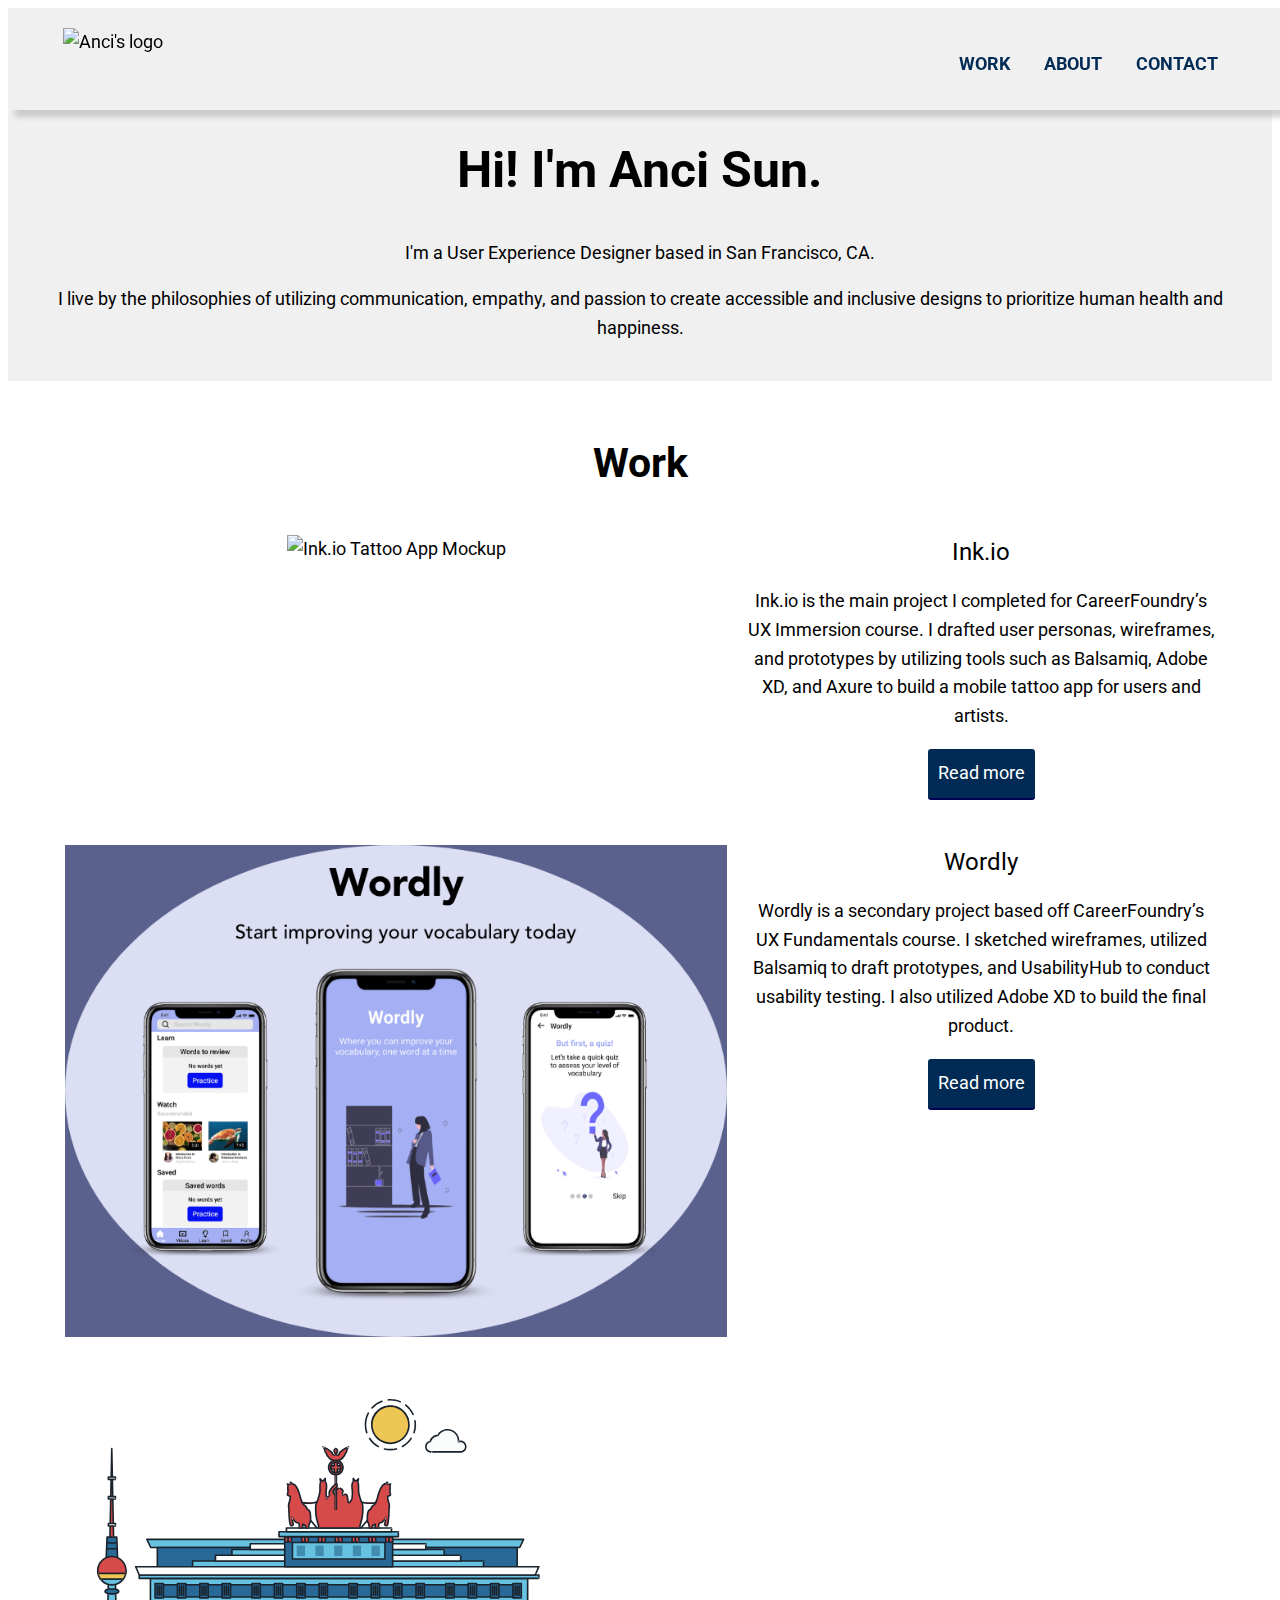
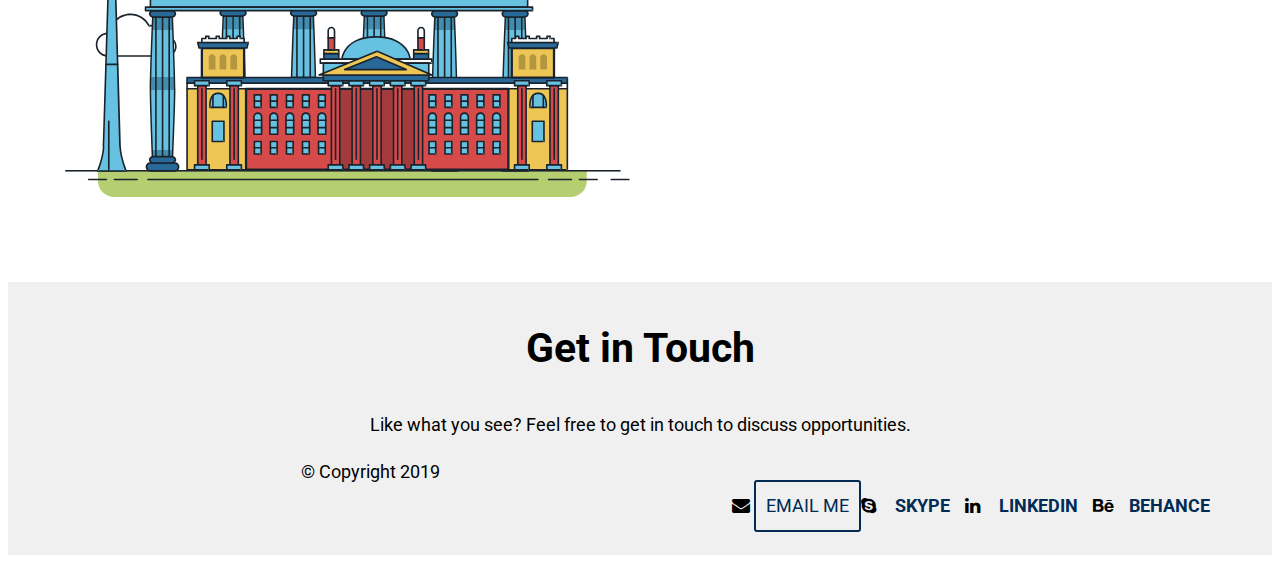
==== commit 54623f2a: "Update index.html" ====
--- a/index.html
+++ b/index.html
@@ -1027,6 +1027,7 @@
       <p>&copy; Copyright 2019</p>
     </div>
   </footer>
+  <script src="js/scripts.js"></script>
 </body>
 
 </html>
--- a/css/style.css
+++ b/css/style.css
@@ -40,6 +40,8 @@
   font-size: 1.35em;
   font-weight: 400;
   text-align: center;
+  margin-top: auto;
+  margin-bottom: auto;
 }
 
 h4 {
@@ -83,7 +85,7 @@
   margin-bottom: auto;
 }
 
-#about{
+#about {
   background-color: #ffffff;
   padding: 75px 0;
   display: inline-block;
@@ -99,6 +101,7 @@
   text-align: center;
   margin-bottom: auto;
 }
+
 /* Links */
 a {
   color: #012B55;
@@ -165,30 +168,54 @@
   border-bottom: 2px solid #010155;
   transition: 0.2s opacity;
 }
+
 /* Berlin image animation*/
-
 @keyframes color-change {
-  0% {fill: #edc655;}
-  50% {fill: #fcffad;}
-  100% {fill: #f76414;}
-}
+  0% {
+    fill: #edc655;
+  }
+
+  50% {
+    fill: #fcffad;
+  }
+
+  100% {
+    fill: #f76414;
+  }
+}
+
 .sun {
   animation: 4s color-change infinite alternate linear;
 }
+
 @keyframes cloud-move {
-  from {transform: translate(0, 50px);}
-  to {transform: translate(200px, 50px);}
-}
+  from {
+    transform: translate(0, 50px);
+  }
+
+  to {
+    transform: translate(200px, 50px);
+  }
+}
+
 .cloud-front {
   animation: 30s cloud-move infinite alternate linear;
 }
+
 @keyframes cloud-move-reverse {
-  from {transform: translate(446px, 48px);}
-  to {transform: translate(100px, 48px);}
-}
+  from {
+    transform: translate(446px, 48px);
+  }
+
+  to {
+    transform: translate(100px, 48px);
+  }
+}
+
 .cloud-back {
   animation: 34s cloud-move-reverse infinite alternate linear;
 }
+
 /*Layout styling */
 .container {
   padding: 0 15px;
@@ -278,11 +305,14 @@
   }
 
   .row::after {
-    content:"";
+    content: "";
     clear: both;
     display: table;
   }
-  #about-page h3 {margin-top: 0;}
+
+  #about-page h3 {
+    margin-top: 0;
+  }
 }
 
 /* Large devices (1024px or larger) */
@@ -290,12 +320,15 @@
   .col-lg-7 {
     width: 58.33%;
   }
+
   .col-lg-5 {
     width: 41.66%;
   }
+
   .col-lg-6 {
     width: 50%;
   }
+
   .container {
     max-width: 1200px;
     margin-left: auto;
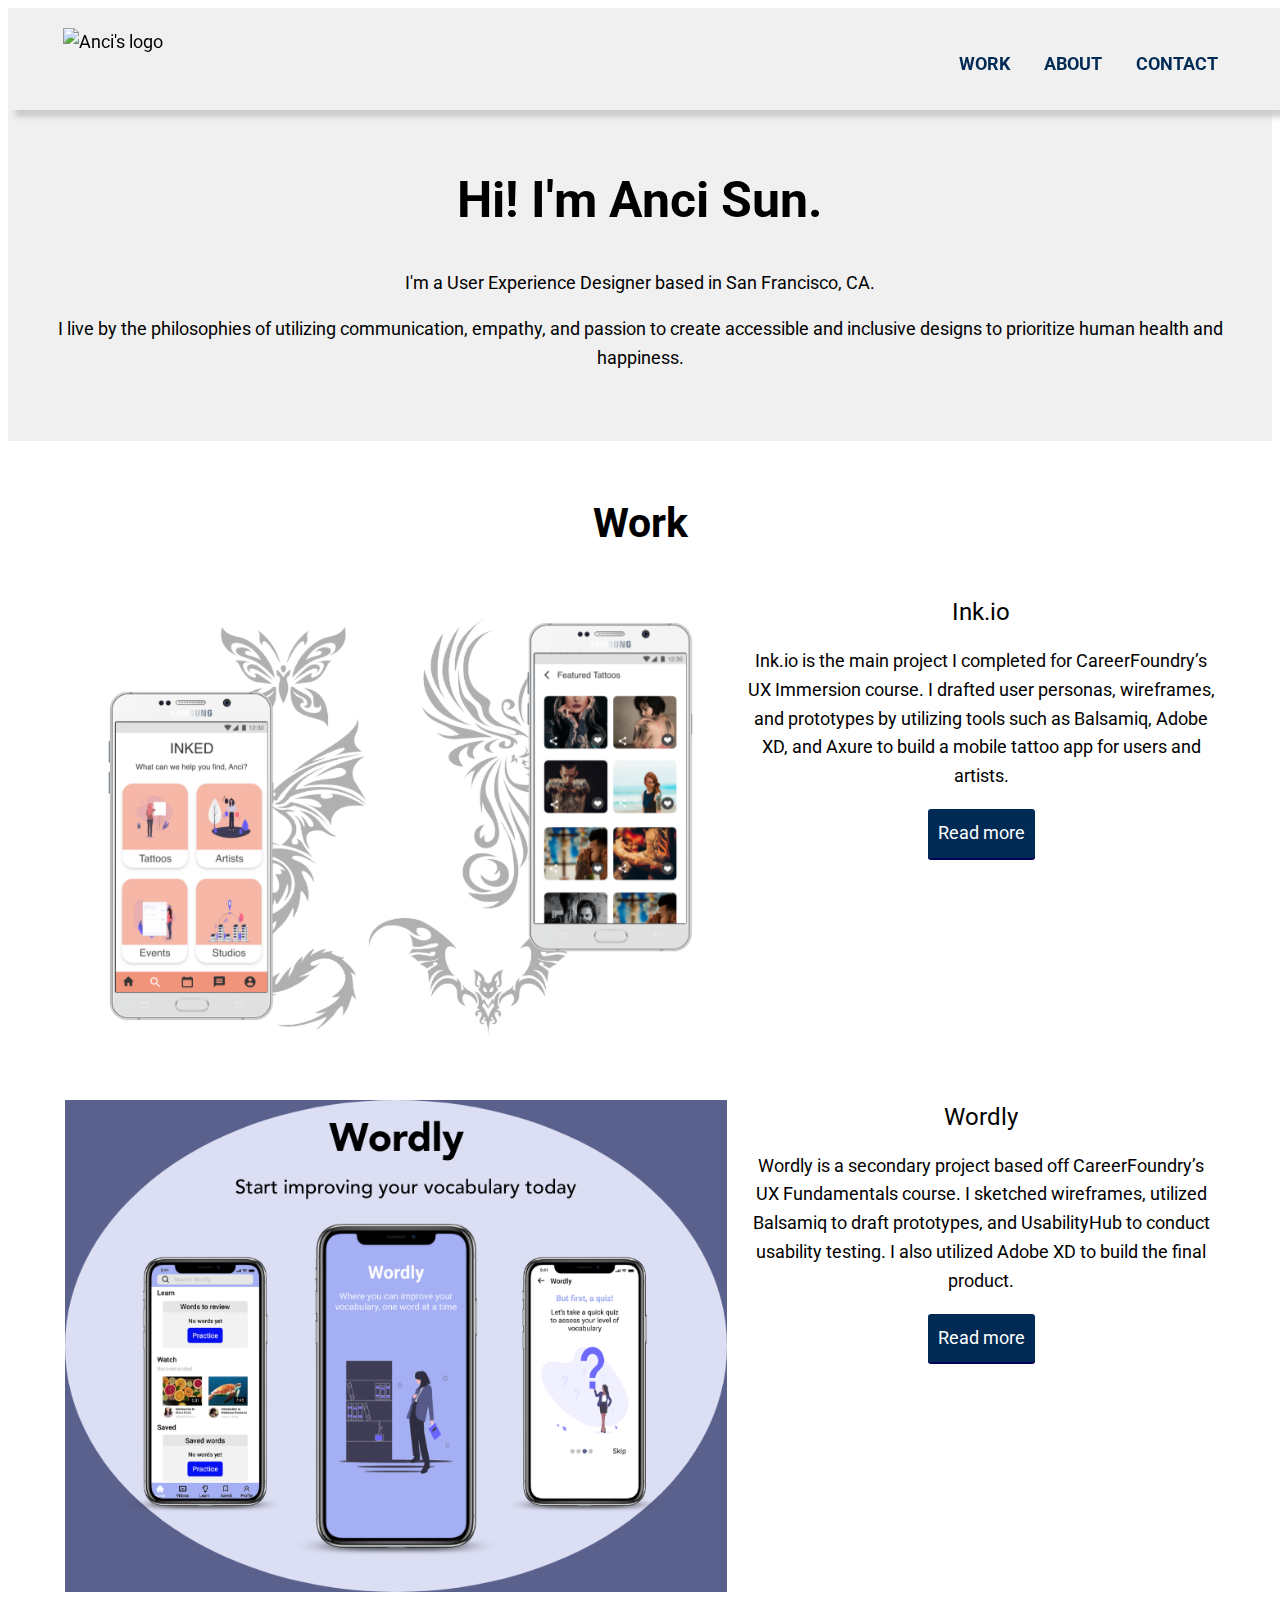
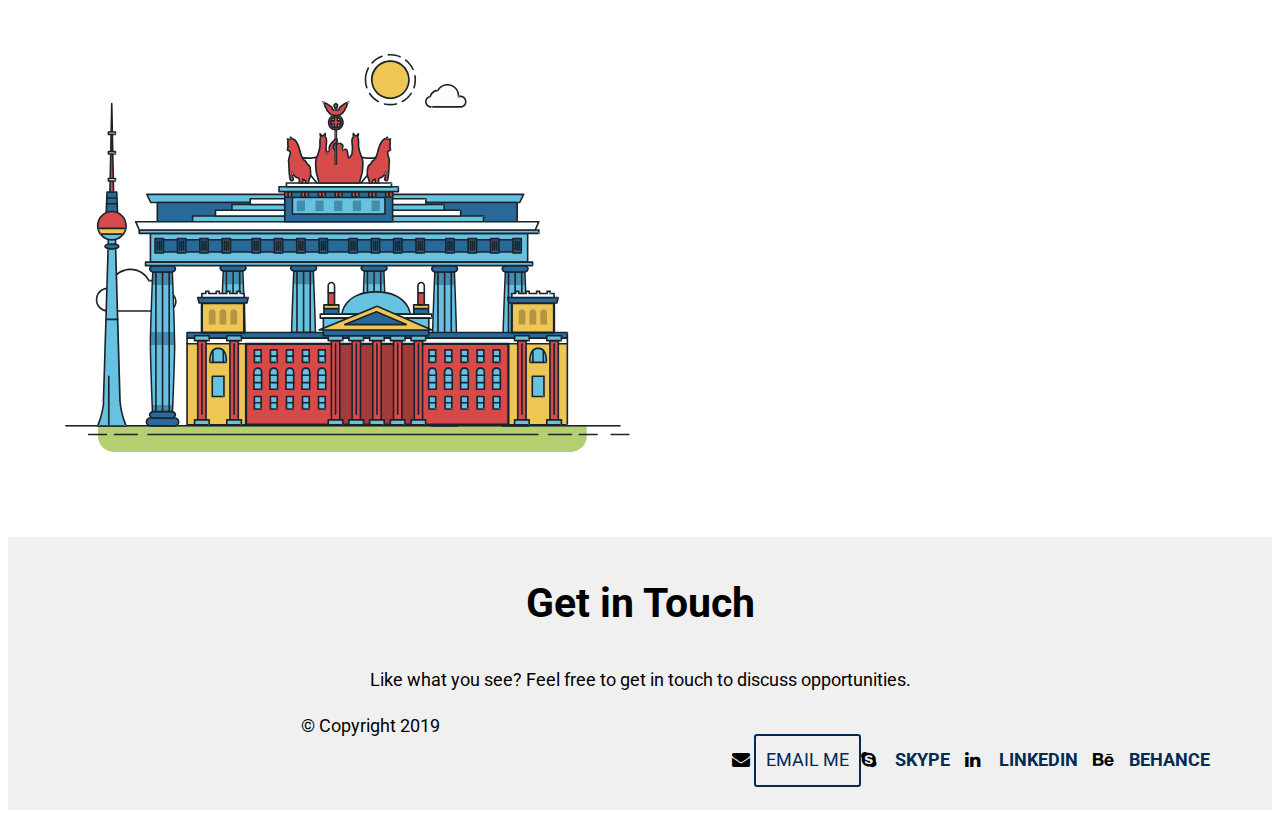
==== commit 7089d9cd: "Update index.html" ====
--- a/index.html
+++ b/index.html
@@ -9,20 +9,25 @@
   <link href="https://fonts.googleapis.com/css?family=Roboto:400,500,700&display=swap" rel="stylesheet">
   <link href="favicon.png" rel="shortcut icon" type="image/png">
   <meta name="viewport" content="width=device=width, initial-scale=1">
+  <script src="https://code.jquery.com/jquery-3.4.1.min.js" integrity="sha256-CSXorXvZcTkaix6Yvo6HppcZGetbYMGWSFlBw8HfCJo=" crossorigin="anonymous"></script>
+  <script src="js/scripts.js"></script>
 </head>
 
 <body>
   <header>
     <div class="container">
+      <div class="navtoggle" id="myNavtoggle">
       <img src="img/about/ancisun_logo.svg" alt="Anci's logo" class="logo">
       <nav>
         <ul>
           <li><a href="index.html">Work</a></li>
           <li><a href="about.html">About</a></li>
-          <li><a href="#contact">Contact</a></li>
+          <li><a href="#contact" onclick="menuToggle()">Contact</a></li>
+          <li><a href="javascript:void(0);" class="icon" onclick="menuToggle()"><i class="fa fa-bars"></i></i></a></li>
         </ul>
       </nav>
     </div>
+  </div>
   </header>
   <main>
     <div id="hero">
@@ -39,8 +44,8 @@
           <div class="row">
             <div class="col-md-6 col-lg-7">
               <picture>
-                <source srcset="img/ink.io/ink.io_background.png" media="(max-width:767px)">
-                <img src="img/ink.io/ink.io_background.png" alt="Ink.io Tattoo App Mockup">
+                <source srcset="img/ink.io/ink.io_backgroundcopy.png" media="(max-width:767px)">
+                <img src="img/ink.io/ink.io_backgroundcopy.png" alt="Ink.io Tattoo App Mockup">
               </picture>
             </div>
             <div class="col-md-6 col-lg-5">
@@ -1027,7 +1032,6 @@
       <p>&copy; Copyright 2019</p>
     </div>
   </footer>
-  <script src="js/scripts.js"></script>
 </body>
 
 </html>
--- a/css/style.css
+++ b/css/style.css
@@ -60,7 +60,7 @@
 
 #hero {
   background-color: #f0f0f0;
-  padding: 20px 0;
+  padding: 50px 0;
   display: inline-block;
   width: 100%;
   text-align: center;
@@ -245,7 +245,6 @@
 
 header {
   background-color: #f0f0f0;
-  text-align: center;
   padding: 10px 0;
   position: fixed;
   width: 100%;
@@ -260,13 +259,10 @@
   padding-top: 175px;
 }
 
+/* Nav bar styling */
 nav>ul {
   list-style-type: none;
   padding: 0;
-}
-
-nav>ul>li {
-  display: inline-block;
 }
 
 nav>ul>li>a {
@@ -276,13 +272,43 @@
   color: #012B55
 }
 
-nav {
-  display: inline-block;
-  width: 100%;
+.navtoggle li:not(:last-child) {
+  display: none;
+}
+
+.navtoggle,
+.navtoggle.responsive {
+  position: relative;
+}
+
+.navtoggle li .icon {
+  position: absolute;
+  right: 0;
+  top: 2px;
+  font-size: 20px;
+  padding-right: 0;
+}
+
+.navtoggle.responsive li {
+  display: block;
+}
+
+.navtoggle.responsive nav {
+  padding: 24px 0 0;
+}
+
+.navtoggle.responsive li {
+  display: block;
+  padding: 10px 0;
+  border-top: 1px solid rgba(85, 1, 1, 0.5);
+}
+
+.navtoggle.responsive li:last-child {
+  padding: 0 0 10px;
 }
 
 /* Medium devices (640px and larger) */
-@media only screen and (min-width: 640px) {
+@media only screen and (min-width: 641px) {
   header {
     text-align: unset;
     padding: 20px 0 13px;
@@ -294,6 +320,18 @@
     margin-top: 4px;
   }
 
+  nav>ul>li {
+    display: inline-block;
+  }
+
+  .navtoggle li:not(:last-child) {
+    display: inline-block;
+  }
+
+  .navtoggle li:last-child {
+    display: none;
+  }
+
   .col-md-6 {
     width: 50%;
     float: left;
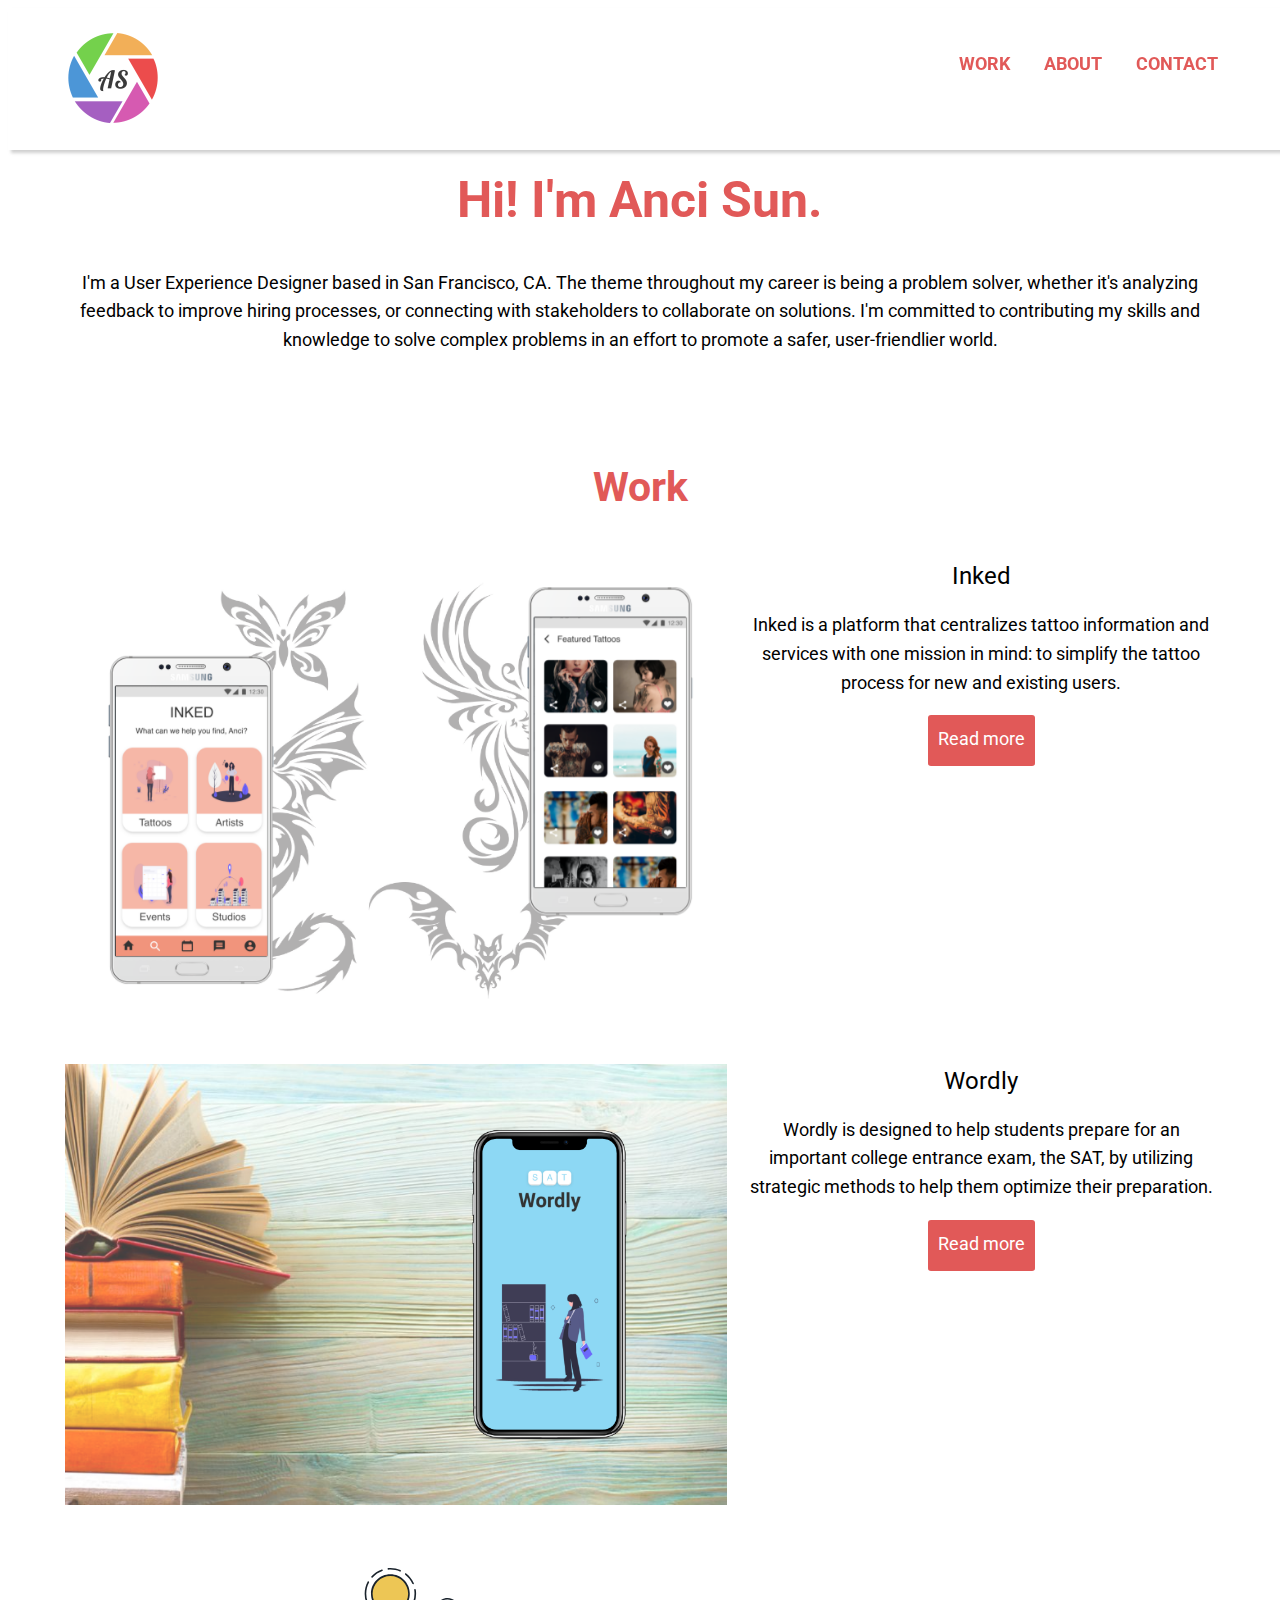
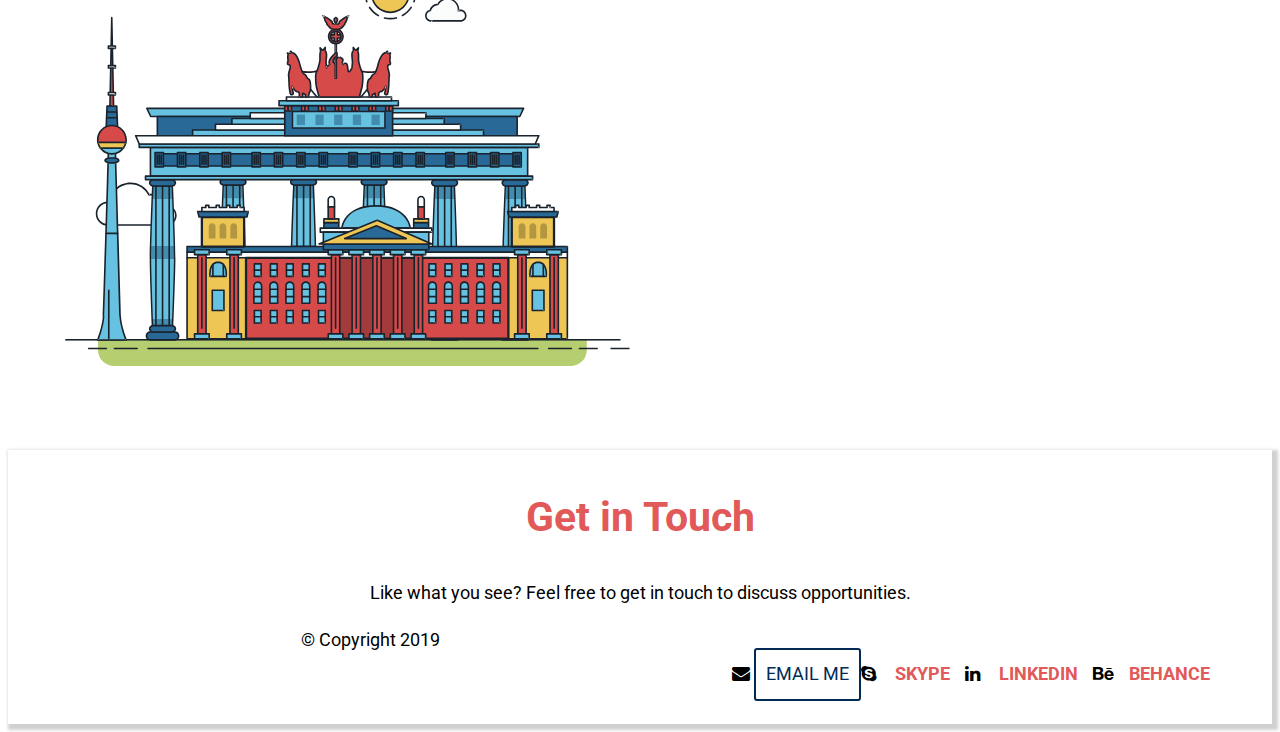
==== commit 3db80fc3: "Update index.html" ====
--- a/index.html
+++ b/index.html
@@ -17,7 +17,7 @@
   <header>
     <div class="container">
       <div class="navtoggle" id="myNavtoggle">
-      <img src="img/about/ancisun_logo.svg" alt="Anci's logo" class="logo">
+      <img src="img/about/ancisun_logo.png" alt="Anci Sun logo" class="logo">
       <nav>
         <ul>
           <li><a href="index.html">Work</a></li>
@@ -34,7 +34,7 @@
       <div class="container">
         <h1>Hi! I'm Anci Sun.</h1>
         <span>I'm a User Experience Designer based in San Francisco, CA.</span>
-        <p>I live by the philosophies of utilizing communication, empathy, and passion to create accessible and inclusive designs to prioritize human health and happiness. </p>
+        <span>The theme throughout my career is being a problem solver, whether it's analyzing feedback to improve hiring processes, or connecting with stakeholders to collaborate on solutions. I'm committed to contributing my skills and knowledge to solve complex problems in an effort to promote a safer, user-friendlier world.</span>
       </div>
     </div>
     <div>
@@ -49,9 +49,8 @@
               </picture>
             </div>
             <div class="col-md-6 col-lg-5">
-              <h3>Ink.io</h3>
-              <p>Ink.io is the main project I completed for CareerFoundry’s UX Immersion course. I drafted user personas, wireframes, and prototypes by utilizing tools such as Balsamiq, Adobe XD, and Axure to build a mobile tattoo app for users
-                and artists.</p>
+              <h3>Inked</h3>
+              <p>Inked is a platform that centralizes tattoo information and services with one mission in mind: to simplify the tattoo process for new and existing users.</p>
               <a href="inkio.html" class="button">Read more</a>
             </div>
           </div>
@@ -64,8 +63,7 @@
             </div>
             <div class="col-md-6 col-lg-5">
               <h3>Wordly</h3>
-              <p>Wordly is a secondary project based off CareerFoundry’s UX Fundamentals course. I sketched wireframes, utilized Balsamiq to draft prototypes, and UsabilityHub to conduct usability testing. I also utilized Adobe XD to build the
-                final product.</p>
+              <p>Wordly is designed to help students prepare for an important college entrance exam, the SAT, by utilizing strategic methods to help them optimize their preparation.</p>
               <a href="#" class="button">Read more</a>
             </div>
           </div>
--- a/css/style.css
+++ b/css/style.css
@@ -28,12 +28,14 @@
   font-size: 2.75em;
   font-weight: 700;
   text-align: center;
+  color: #E15958;
 }
 
 h2 {
   font-size: 2.25em;
   font-weight: 700;
   text-align: center;
+  color: #E15958;
 }
 
 h3 {
@@ -55,11 +57,22 @@
 }
 
 img {
-  width: 100%;
+  max-width: 100%;
+  height: auto;
+  margin-left: auto;
+  margin-right: auto;
+}
+
+header {
+  background-color: #ffffff;
+  padding: 10px 0;
+  position: fixed;
+  width: 100%;
+  box-shadow: 3px 3px 3px 0px rgba(192, 192, 192, 0.75);
 }
 
 #hero {
-  background-color: #f0f0f0;
+  background-color: #ffffff;
   padding: 50px 0;
   display: inline-block;
   width: 100%;
@@ -76,18 +89,19 @@
 }
 
 #contact {
-  background-color: #f0f0f0;
+  background-color: #fffffff;
   padding: 5px 0;
   display: inline-block;
   width: 100%;
   text-align: center;
   margin-top: 20px;
   margin-bottom: auto;
+  box-shadow: 3px 3px 3px 3px rgba(192, 192, 192, 0.75);
 }
 
 #about {
   background-color: #ffffff;
-  padding: 75px 0;
+  padding: 100px 0;
   display: inline-block;
   width: 100%;
   text-align: center;
@@ -104,32 +118,32 @@
 
 /* Links */
 a {
-  color: #012B55;
+  color: #E15958;
   text-decoration: none;
 }
 
 a:visited {
-  color: #012B55;
+  color: #E15958;
 }
 
 a:hover,
 a:focus {
-  color: #55012B;
+  color: #E15958;
   text-decoration: underline;
 }
 
 a:active {
-  color: #550101;
+  color: #E15958;
 }
 
 .button {
   display: inline-block;
-  background-color: #012B55;
+  background-color: #E15958;
   color: #ffffff !important;
   font-weight: 400;
   padding: 10px;
   border-radius: 3px;
-  border-bottom: 2px solid #010155;
+  border-bottom: 2px solid #E15958;
   transition: 0.2s opacity;
 }
 
@@ -139,7 +153,7 @@
 }
 
 .button:active {
-  background-color: #550101;
+  background-color: #E15958;
 }
 
 .button.contact {
@@ -150,22 +164,22 @@
 }
 
 .button.contact:hover {
-  background-color: #012B55;
+  background-color: #E15958;
   color: #ffffff !important;
 }
 
 .button.contact:active {
-  background-color: #550101;
+  background-color: #E15958;
 }
 
 .button.resume {
   display: inline-block;
-  background-color: #012B55;
+  background-color: #E15958;
   color: #ffffff !important;
   font-weight: 400;
   padding: 10px;
   border-radius: 3px;
-  border-bottom: 2px solid #010155;
+  border-bottom: 2px solid #E15958;
   transition: 0.2s opacity;
 }
 
@@ -243,22 +257,6 @@
   text-align: center;
 }
 
-header {
-  background-color: #f0f0f0;
-  padding: 10px 0;
-  position: fixed;
-  width: 100%;
-  box-shadow: 7px 7px 5px 0px rgba(192, 192, 192, 0.75);
-}
-
-#aboutbackground {
-  padding-top: 100px;
-}
-
-#workbackground {
-  padding-top: 175px;
-}
-
 /* Nav bar styling */
 nav>ul {
   list-style-type: none;
@@ -269,7 +267,7 @@
   padding: 0 15px;
   text-transform: uppercase;
   font-weight: 700;
-  color: #012B55
+  color: #E15958
 }
 
 .navtoggle li:not(:last-child) {
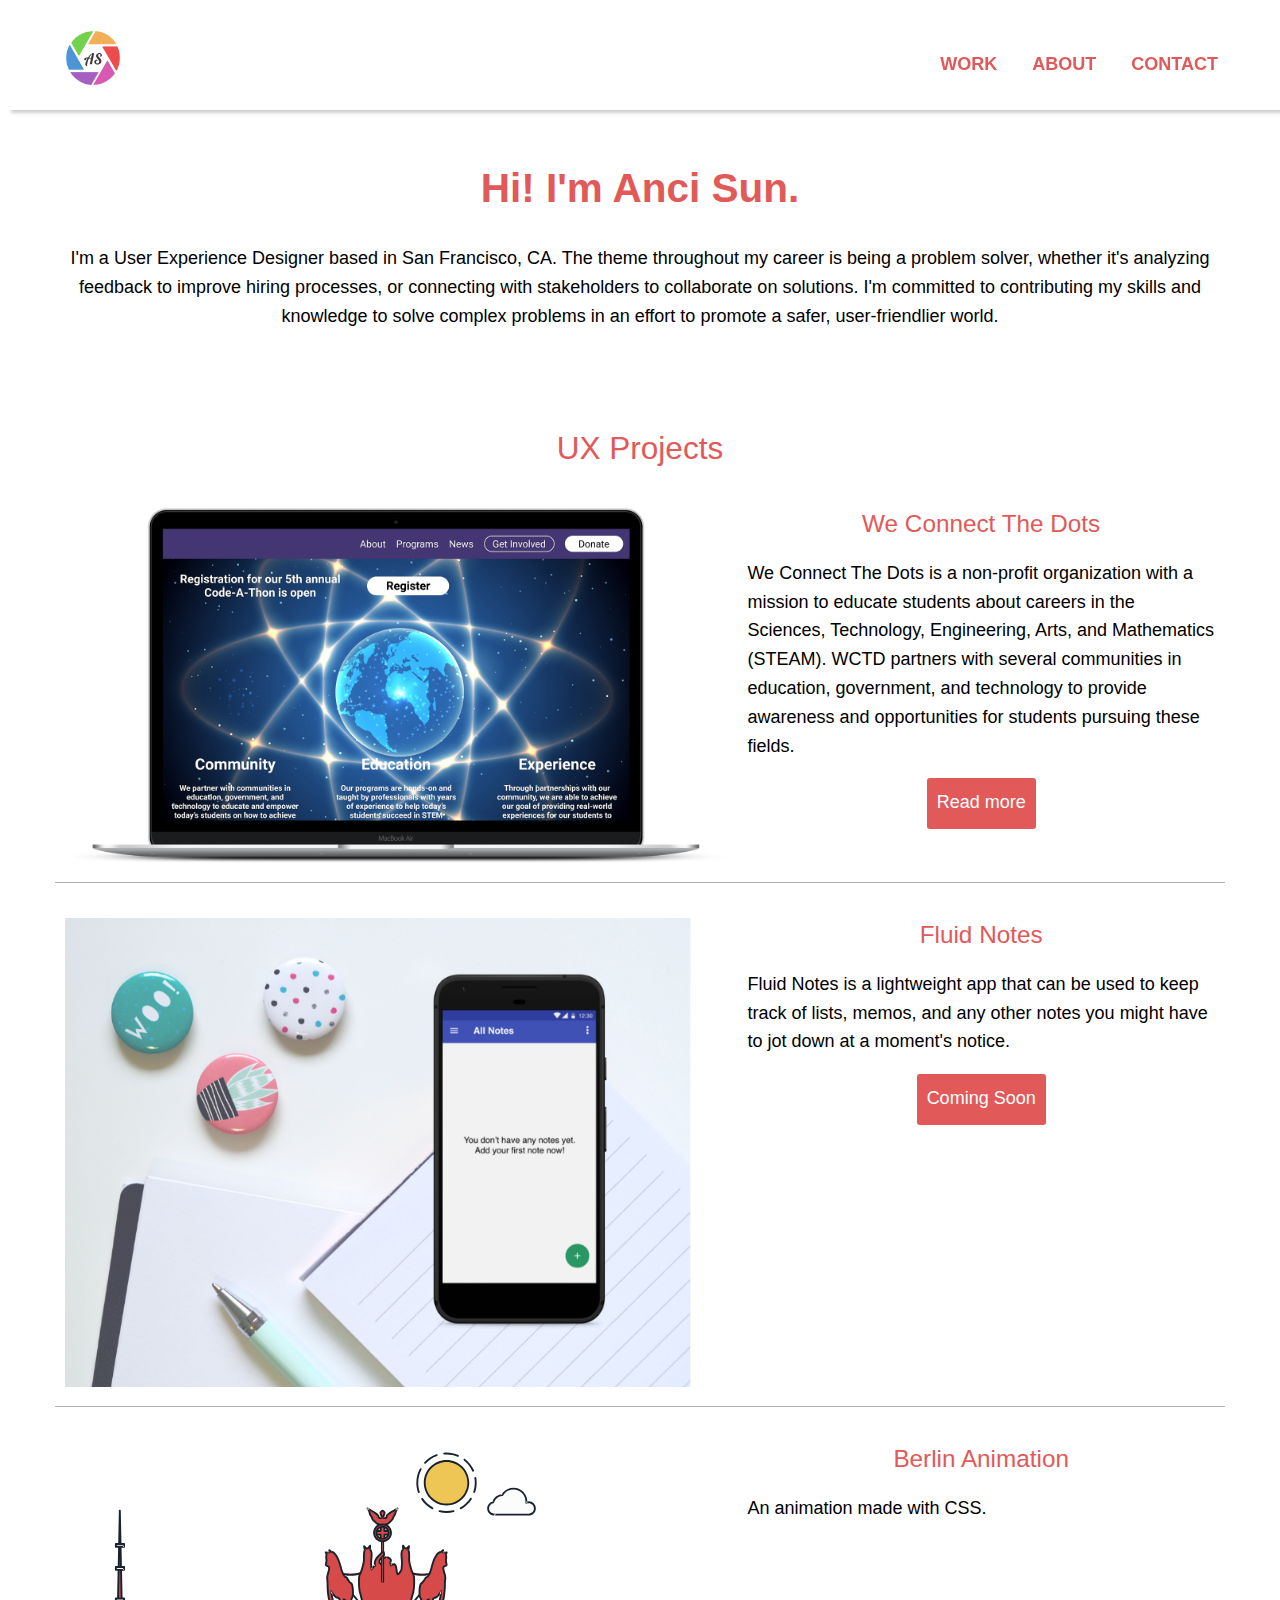
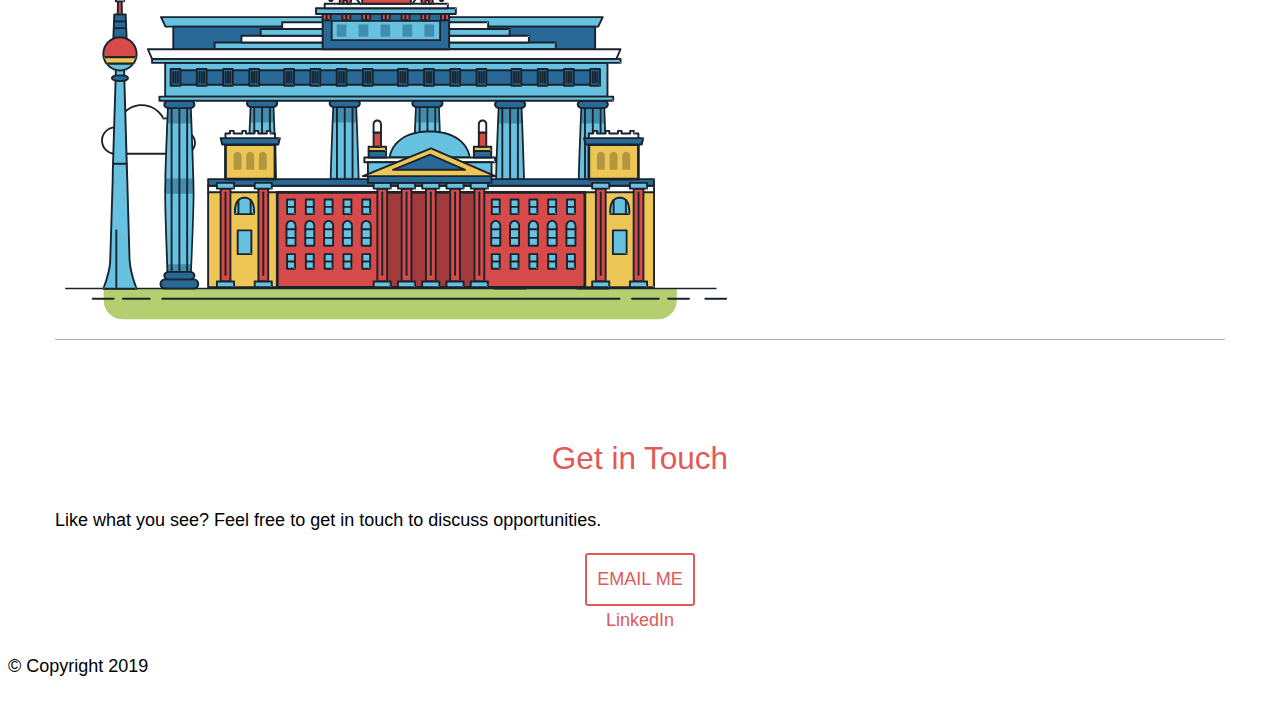
==== commit 12afc71d: "Update index.html" ====
--- a/index.html
+++ b/index.html
@@ -6,7 +6,7 @@
   <title>Anci Sun</title>
   <link rel="stylesheet" type="text/css" href="https://cdnjs.cloudflare.com/ajax/libs/font-awesome/4.7.0/css/font-awesome.min.css">
   <link rel="stylesheet" type="text/css" href="css/style.css">
-  <link href="https://fonts.googleapis.com/css?family=Roboto:400,500,700&display=swap" rel="stylesheet">
+  <link href="https://fonts.googleapis.com/css?family=Montserrat&display=swap" rel="stylesheet">
   <link href="favicon.png" rel="shortcut icon" type="image/png">
   <meta name="viewport" content="width=device=width, initial-scale=1">
   <script src="https://code.jquery.com/jquery-3.4.1.min.js" integrity="sha256-CSXorXvZcTkaix6Yvo6HppcZGetbYMGWSFlBw8HfCJo=" crossorigin="anonymous"></script>
@@ -17,58 +17,60 @@
   <header>
     <div class="container">
       <div class="navtoggle" id="myNavtoggle">
-      <img src="img/about/ancisun_logo.png" alt="Anci Sun logo" class="logo">
-      <nav>
-        <ul>
-          <li><a href="index.html">Work</a></li>
-          <li><a href="about.html">About</a></li>
-          <li><a href="#contact" onclick="menuToggle()">Contact</a></li>
-          <li><a href="javascript:void(0);" class="icon" onclick="menuToggle()"><i class="fa fa-bars"></i></i></a></li>
-        </ul>
-      </nav>
+        <a href="index.html"> <img src="img/about/ancisun_logo.png" alt="Anci Sun logo" style="max-height:60px" class="logo">
+        <nav>
+          <ul>
+            <li><a href="index.html">Work</a></li>
+            <li><a href="about.html">About</a></li>
+            <li><a href="#contact" onclick="menuToggle()">Contact</a></li>
+            <li><a href="javascript:void(0);" class="icon" onclick="menuToggle()"><i class="fa fa-bars"></i></a></li>
+          </ul>
+        </nav>
+      </div>
     </div>
-  </div>
   </header>
   <main>
     <div id="hero">
       <div class="container">
         <h1>Hi! I'm Anci Sun.</h1>
         <span>I'm a User Experience Designer based in San Francisco, CA.</span>
-        <span>The theme throughout my career is being a problem solver, whether it's analyzing feedback to improve hiring processes, or connecting with stakeholders to collaborate on solutions. I'm committed to contributing my skills and knowledge to solve complex problems in an effort to promote a safer, user-friendlier world.</span>
+        <span>The theme throughout my career is being a problem solver, whether it's analyzing feedback to improve hiring processes, or connecting with stakeholders to collaborate on solutions. I'm committed to contributing my skills and knowledge to
+          solve complex problems in an effort to promote a safer, user-friendlier world.</span>
       </div>
     </div>
     <div>
       <div id="work">
         <div class="container">
-          <h2>Work</h2>
+          <h2>UX Projects</h2>
           <div class="row">
             <div class="col-md-6 col-lg-7">
               <picture>
-                <source srcset="img/ink.io/ink.io_backgroundcopy.png" media="(max-width:767px)">
-                <img src="img/ink.io/ink.io_backgroundcopy.png" alt="Ink.io Tattoo App Mockup">
+                <source srcset="img/wctd/wctd_background_copy.png" media="(max-width:767px)">
+                <img src="img/wctd/wctd_background_copy.png" alt="WCTD Background Image">
               </picture>
             </div>
             <div class="col-md-6 col-lg-5">
-              <h3>Inked</h3>
-              <p>Inked is a platform that centralizes tattoo information and services with one mission in mind: to simplify the tattoo process for new and existing users.</p>
-              <a href="inkio.html" class="button">Read more</a>
+              <h3>We Connect The Dots</h3>
+              <p>We Connect The Dots is a non-profit organization with a mission to educate students about careers in the Sciences, Technology, Engineering, Arts, and Mathematics (STEAM). WCTD partners with several communities in education,
+                government, and technology to provide awareness and opportunities for students pursuing these fields.</p>
+              <a href="wctd.html" class="button">Read more</a>
             </div>
           </div>
           <div class="row">
             <div class="col-md-6 col-lg-7">
               <picture>
-                <source srcset="img/wordly/wordly_background.png" media="(max-width:767px)">
-                <img src="img/wordly/wordly_background.png" alt="Wordly Vocabulary App Mockup">
+                <source srcset="img/fluid_notes/fluid_notes_background_copy.png" media="(max-width:767px)">
+                <img src="img/fluid_notes/fluid_notes_background_copy.png" alt="Wordly Vocabulary App Mockup">
               </picture>
             </div>
             <div class="col-md-6 col-lg-5">
-              <h3>Wordly</h3>
-              <p>Wordly is designed to help students prepare for an important college entrance exam, the SAT, by utilizing strategic methods to help them optimize their preparation.</p>
-              <a href="#" class="button">Read more</a>
+              <h3>Fluid Notes</h3>
+              <p>Fluid Notes is a lightweight app that can be used to keep track of lists, memos, and any other notes you might have to jot down at a moment's notice.</p>
+              <a href="#" class="button">Coming Soon</a>
             </div>
           </div>
           <div class="row">
-            <div class="col-md-6 col-md-7">
+            <div class="col-md-6 col-lg-7">
               <svg xmlns="http://www.w3.org/2000/svg" class="berlin-illustration" viewBox="0 0 700 505" xmlns:xlink="http://www.w3.org/1999/xlink">
                 <defs>
                   <polygon id="a" points=".06 231.917 .06 .929 688.717 .929 688.717 231.917" />
@@ -1008,6 +1010,10 @@
                 </g>
               </svg>
             </div>
+            <div class="col-md-6 col-lg-5">
+              <h3>Berlin Animation</h3>
+              <p>An animation made with CSS.</p>
+            </div>
           </div>
         </div>
       </div>
@@ -1017,14 +1023,12 @@
     <div class="container">
       <h2>Get in Touch</h2>
       <p>Like what you see? Feel free to get in touch to discuss opportunities.</p>
-      <nav>
-        <ul>
-          <li><i class="fa fa-envelope"></i> <a href="mailto:anci.sun@berkeley.edu" class="button contact">Email me</a>
-          <li><i class="fa fa-skype"></i> <a href="skype:anci.sun">Skype</a>
-          <li><i class="fa fa-linkedin"></i> <a href="http://www.linkedin.com/in/ancisun" target="_blank">LinkedIn</a>
-          <li><i class="fa fa-behance"></i><a href="http://www.behance.net/ancisun" target="_blank">Behance</a>
-        </ul>
-      </nav>
+    </div>
+    <div>
+      <a href="mailto:anci.sun@berkeley.edu" class="button contact">Email me</a>
+    </div>
+    <div class="container">
+      <a href="http://www.linkedin.com/in/ancisun" target="_blank">LinkedIn</a>
     </div>
     <div>
       <p>&copy; Copyright 2019</p>
--- a/css/style.css
+++ b/css/style.css
@@ -25,35 +25,38 @@
 }
 
 h1 {
-  font-size: 2.75em;
-  font-weight: 700;
-  text-align: center;
-  color: #E15958;
-}
-
-h2 {
+  background-color: #ffffff;
   font-size: 2.25em;
   font-weight: 700;
   text-align: center;
   color: #E15958;
 }
 
+h2 {
+  background-color: #ffffff;
+  font-size: 1.75em;
+  font-weight: 400;
+  text-align: center;
+  color: #E15958;
+}
+
 h3 {
   font-size: 1.35em;
   font-weight: 400;
   text-align: center;
   margin-top: auto;
   margin-bottom: auto;
+  color: #E15958;
 }
 
 h4 {
-  font-size: 1.35em;
-  font-weight: 400;
-  text-align: center;
+  font-size: 1.00em;
+  font-weight: 400;
+  text-align: left;
 }
 
 p {
-  text-align: center;
+  text-align: left;
 }
 
 img {
@@ -65,14 +68,17 @@
 
 header {
   background-color: #ffffff;
-  padding: 10px 0;
+  padding: 0px 0;
   position: fixed;
   width: 100%;
   box-shadow: 3px 3px 3px 0px rgba(192, 192, 192, 0.75);
 }
 
+#workbackground {
+  padding-top: 100px;
+}
+
 #hero {
-  background-color: #ffffff;
   padding: 50px 0;
   display: inline-block;
   width: 100%;
@@ -89,14 +95,13 @@
 }
 
 #contact {
-  background-color: #fffffff;
+  background-color: #ffffff;
   padding: 5px 0;
   display: inline-block;
   width: 100%;
   text-align: center;
   margin-top: 20px;
   margin-bottom: auto;
-  box-shadow: 3px 3px 3px 3px rgba(192, 192, 192, 0.75);
 }
 
 #about {
@@ -158,9 +163,9 @@
 
 .button.contact {
   background-color: transparent;
-  color: #012B55 !important;
+  color: #E15958 !important;
   text-transform: uppercase;
-  border: 2px solid #012B55
+  border: 2px solid #E15958
 }
 
 .button.contact:hover {
@@ -237,6 +242,7 @@
 
 .row {
   margin: 25px 0;
+  border-bottom: 1px solid #b0afb2;
   /* 25px top and bottom, 0px left and right */
 }
 
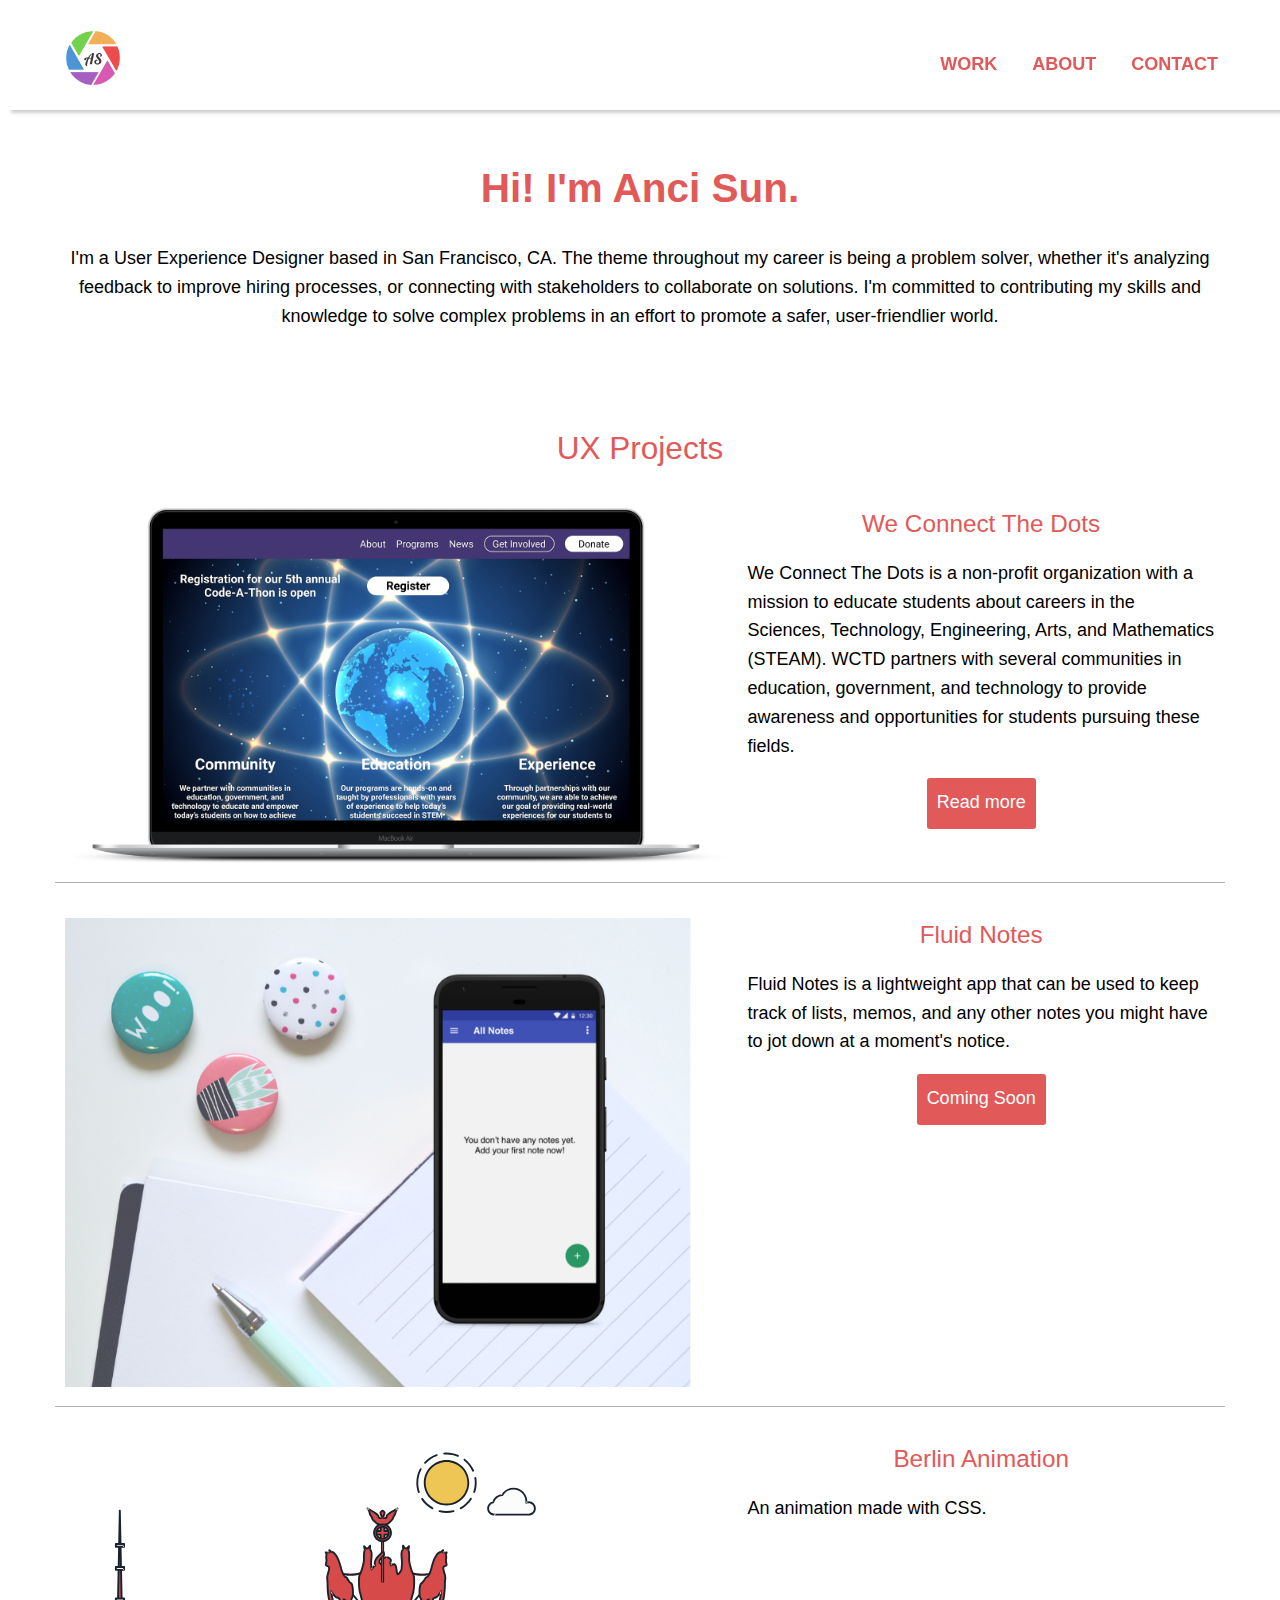
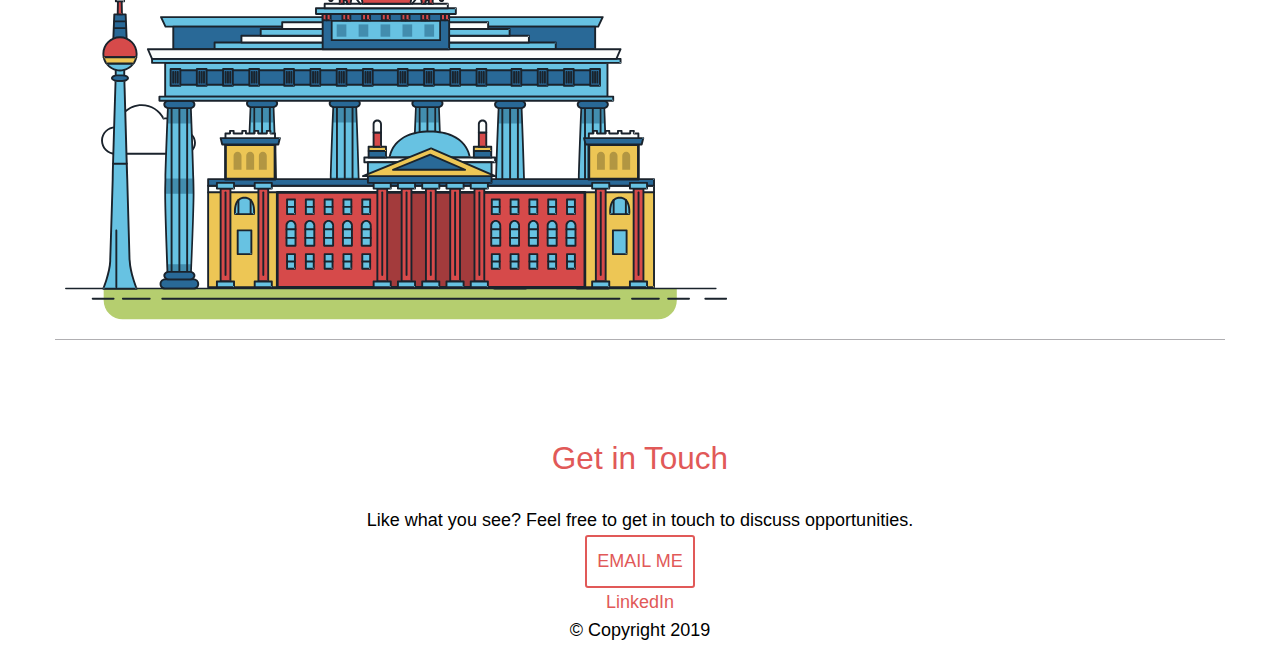
==== commit 4a74fc44: "Update index.html" ====
--- a/index.html
+++ b/index.html
@@ -1022,16 +1022,16 @@
   <footer id="contact">
     <div class="container">
       <h2>Get in Touch</h2>
-      <p>Like what you see? Feel free to get in touch to discuss opportunities.</p>
+      <span>Like what you see? Feel free to get in touch to discuss opportunities.</span>
     </div>
     <div>
       <a href="mailto:anci.sun@berkeley.edu" class="button contact">Email me</a>
     </div>
-    <div class="container">
+    <div>
       <a href="http://www.linkedin.com/in/ancisun" target="_blank">LinkedIn</a>
     </div>
     <div>
-      <p>&copy; Copyright 2019</p>
+      <span>&copy; Copyright 2019</span>
     </div>
   </footer>
 </body>
